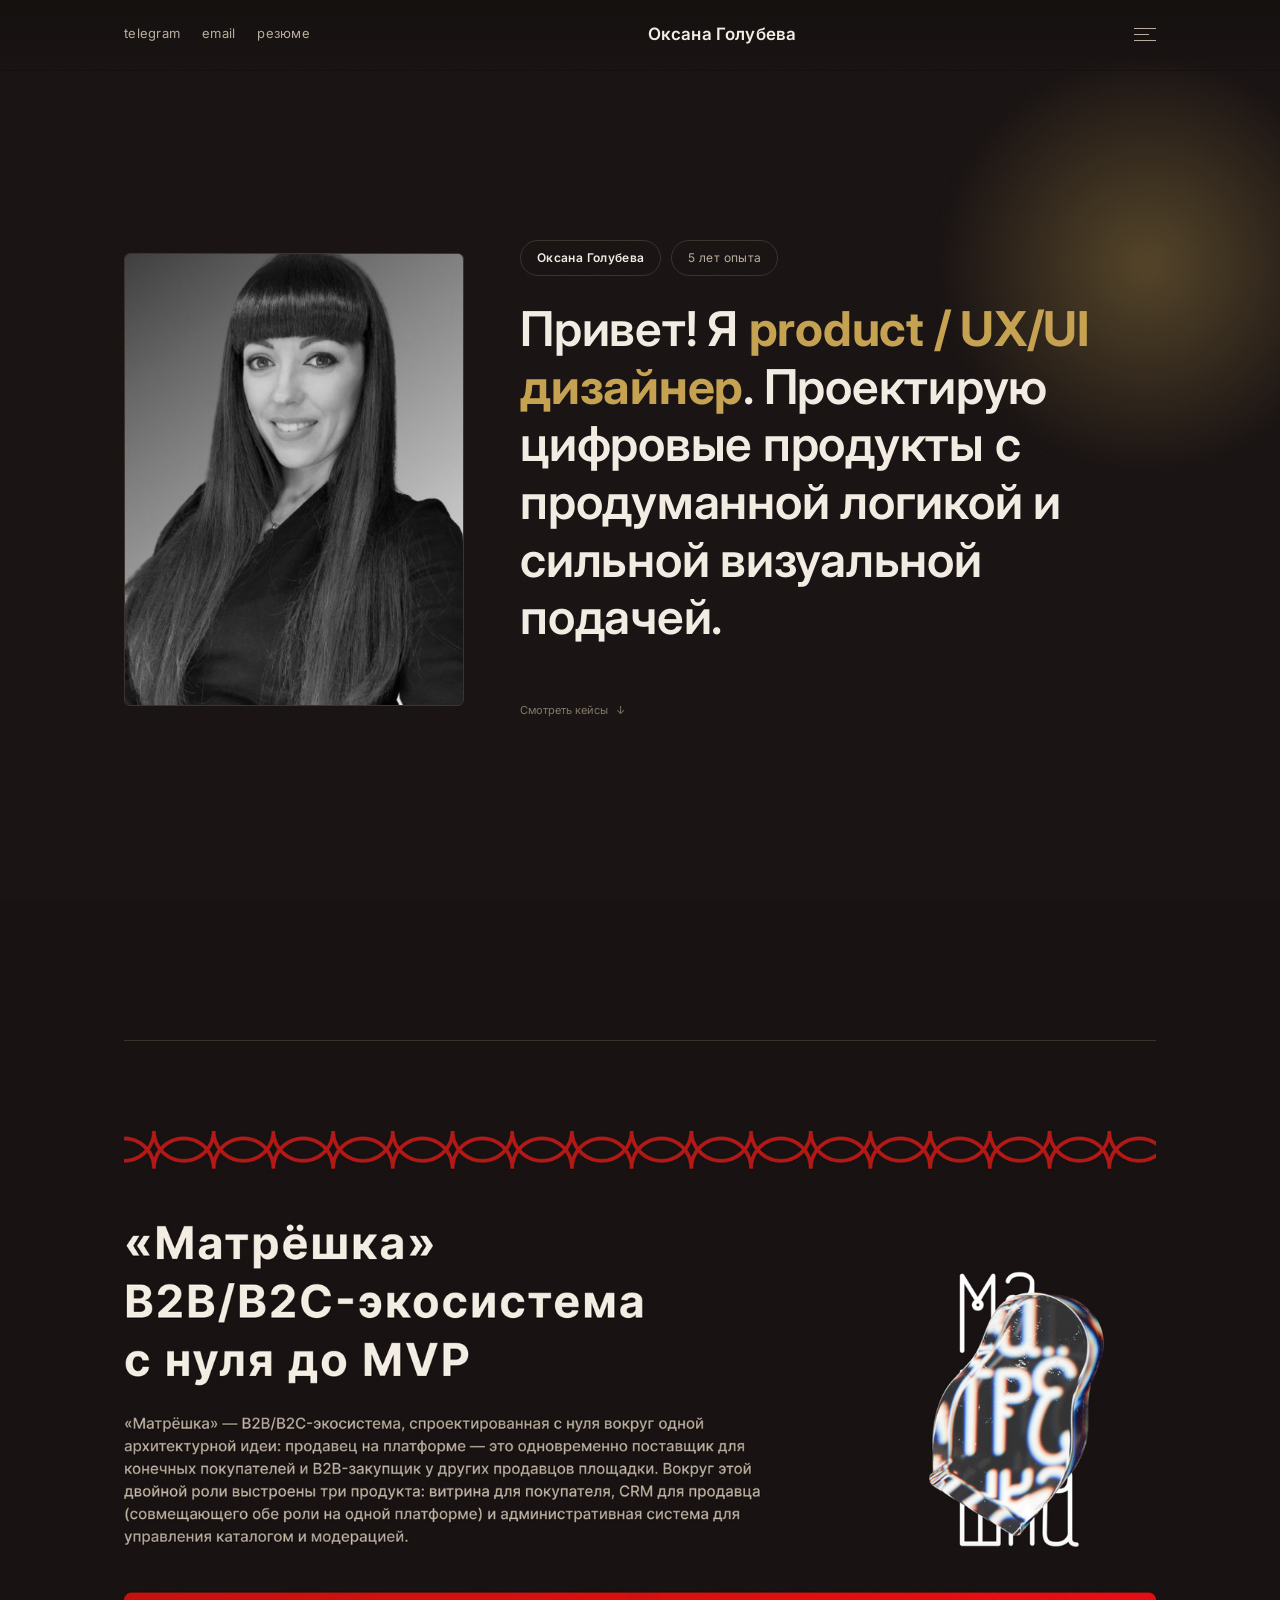
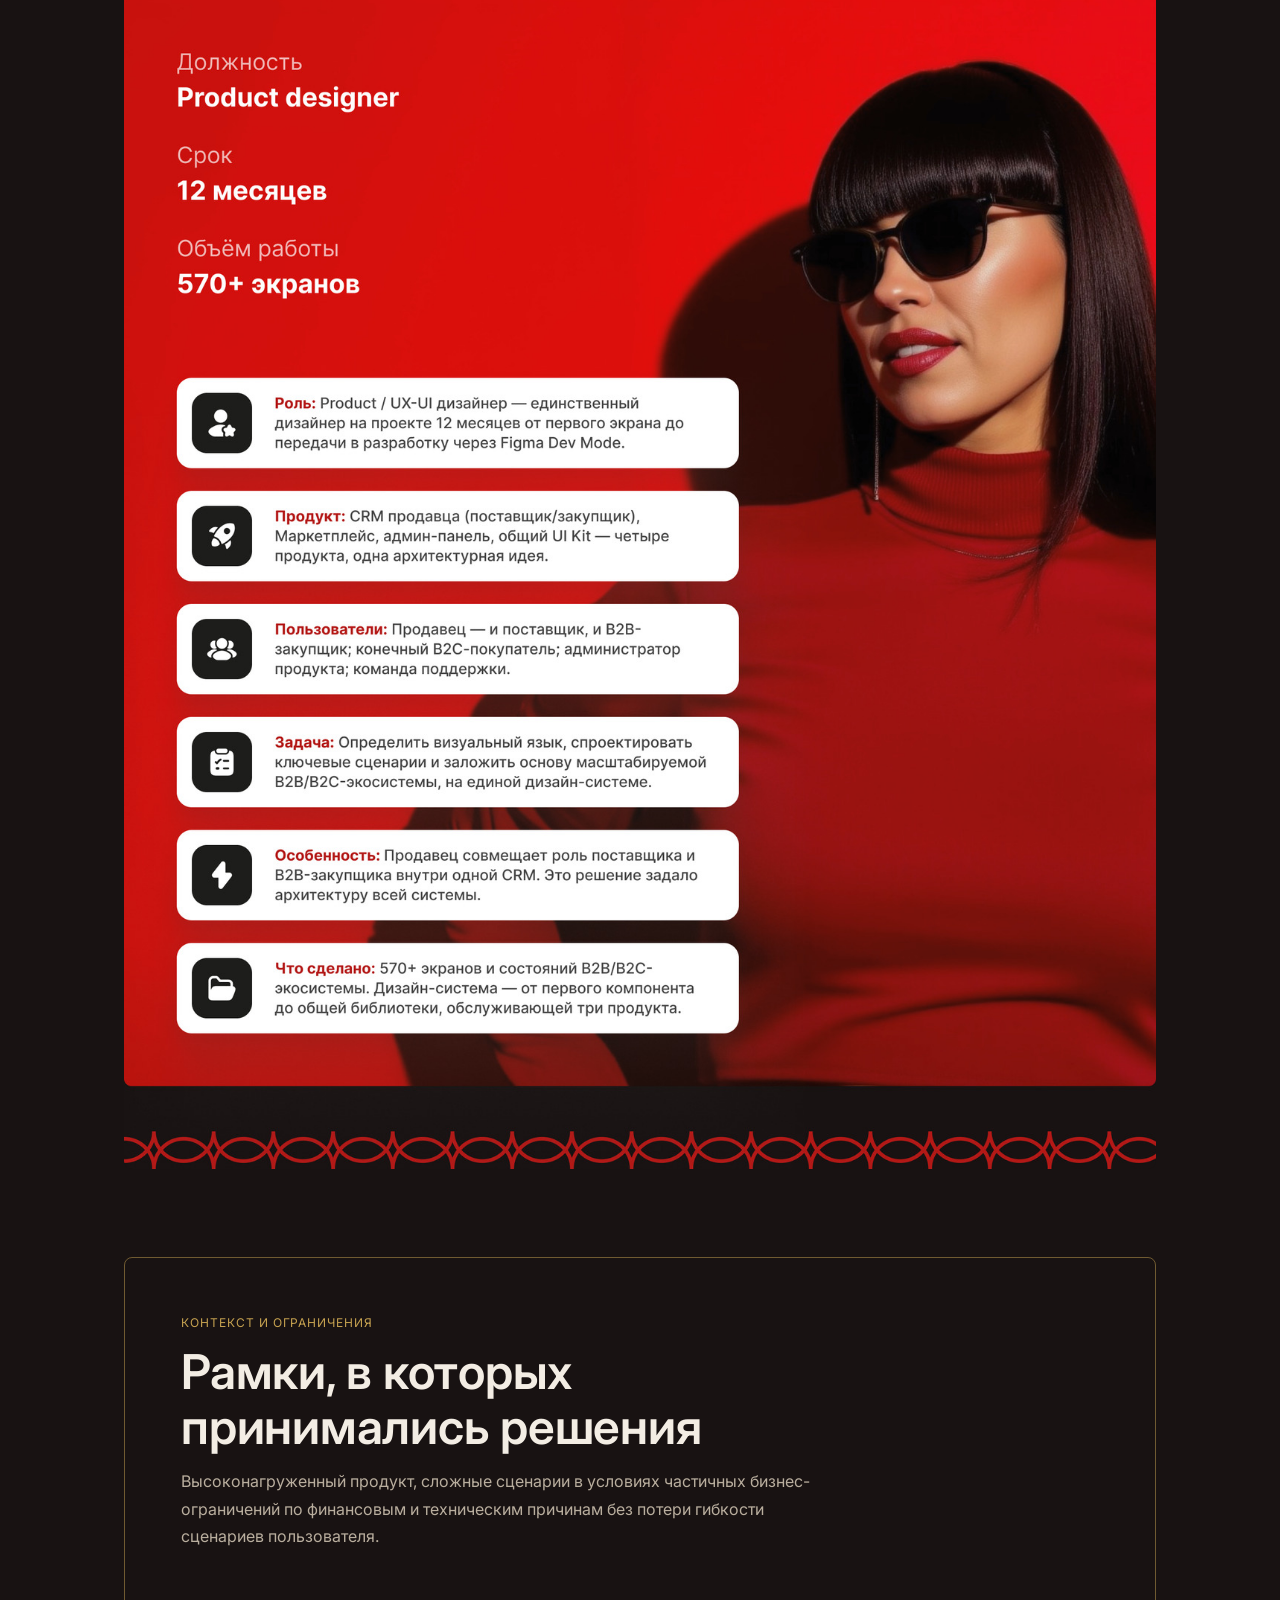
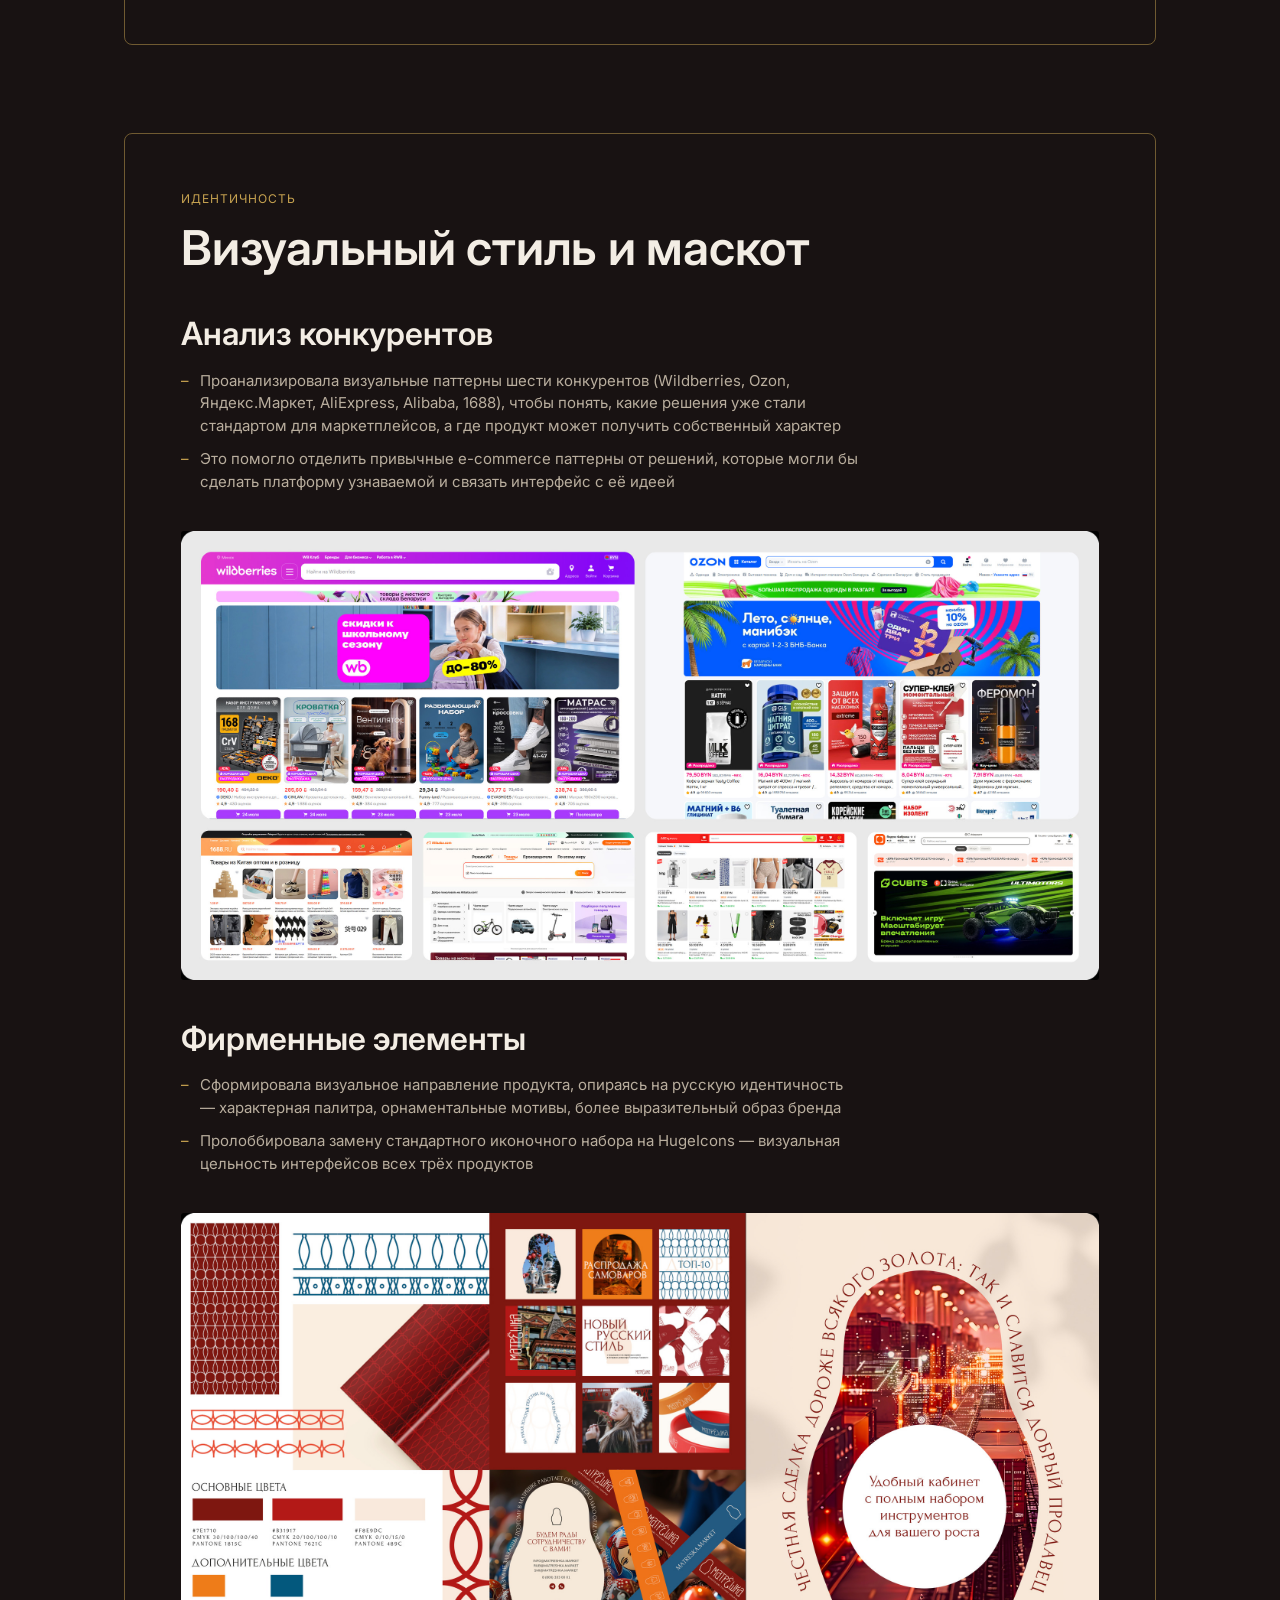
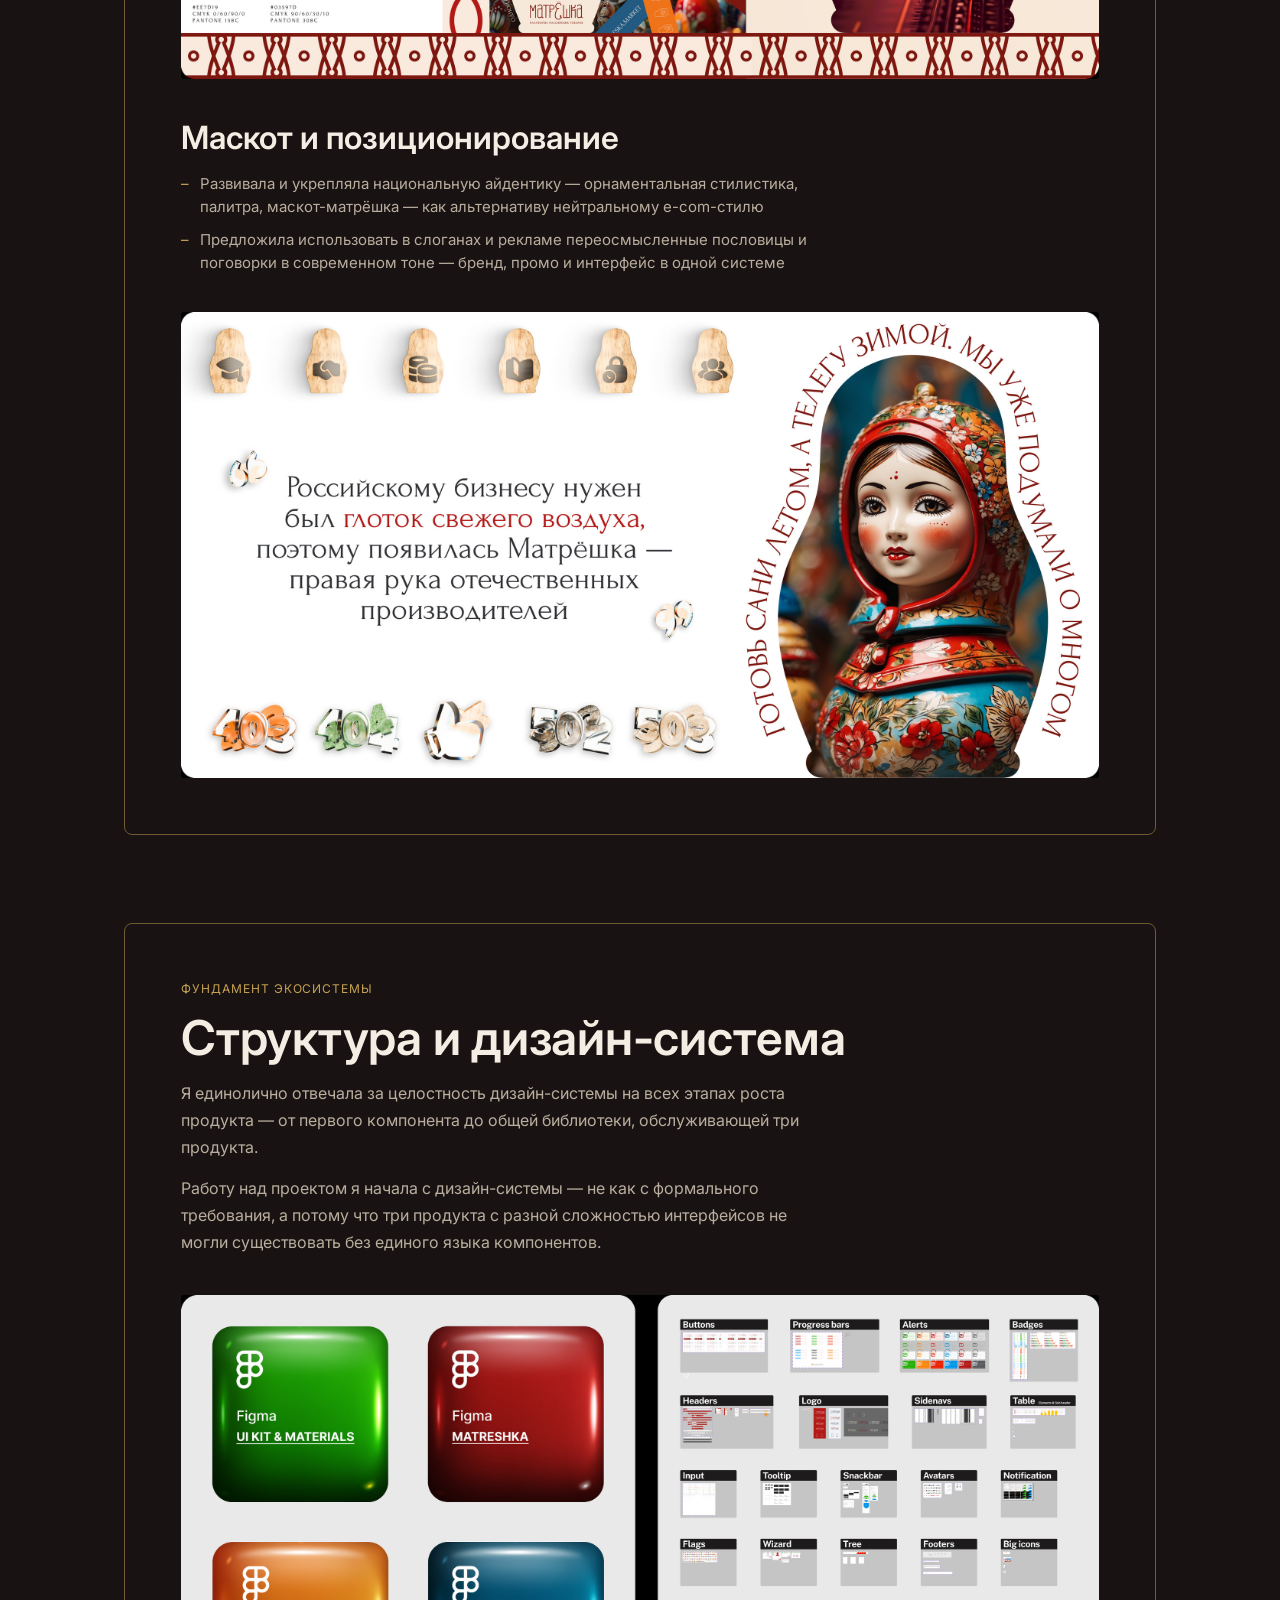
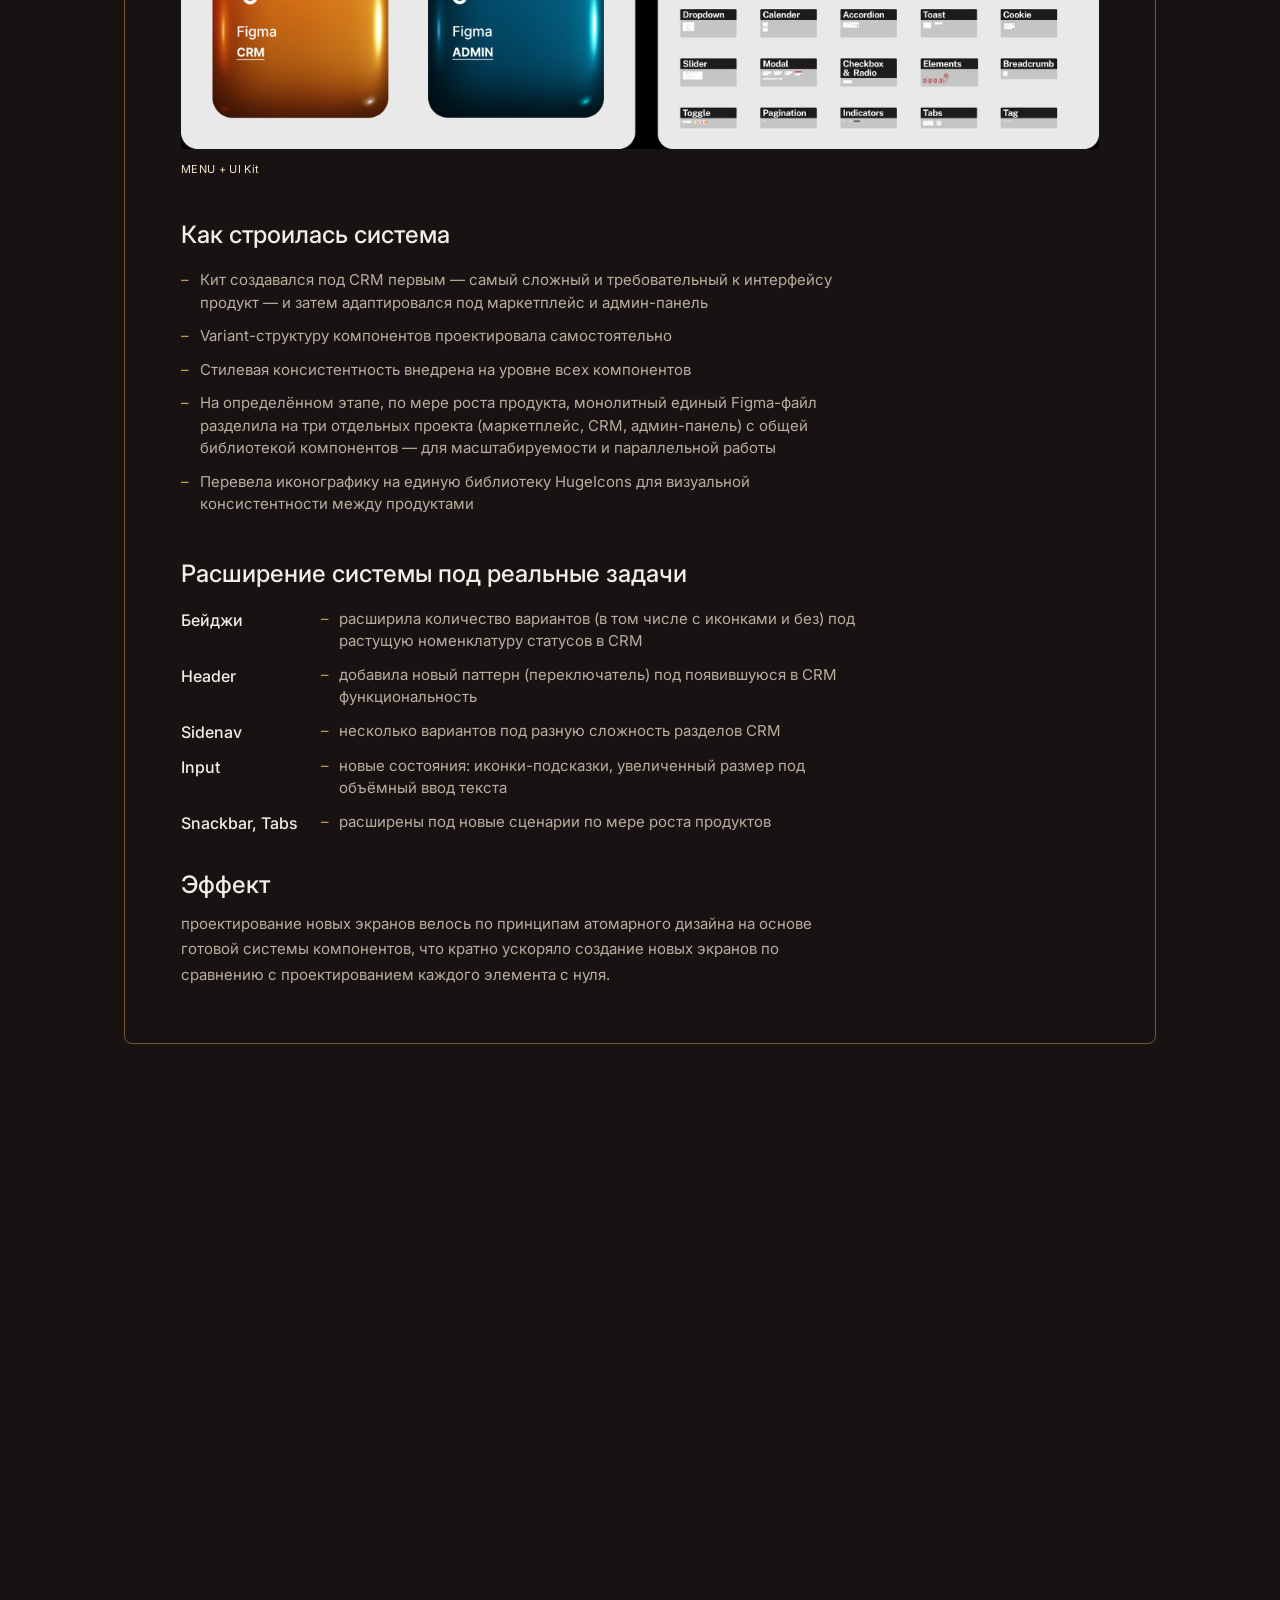
==== index.html @ 3a92ad90 "Add files via upload" ====
<!DOCTYPE html>
<html lang="ru">
<head>
<meta charset="UTF-8">
<meta name="viewport" content="width=device-width, initial-scale=1.0">
<title>Оксана Голубева — Product / UX/UI Designer</title>
<meta name="description" content="Портфолио продуктового дизайнера Оксаны Голубевой: Матрёшка, VFS Helper, Flaw, Junior IT-club и другие кейсы.">
<link rel="preconnect" href="https://fonts.googleapis.com">
<link rel="preconnect" href="https://fonts.gstatic.com" crossorigin>
<link href="https://fonts.googleapis.com/css2?family=Inter:wght@400;500;600;700&display=swap" rel="stylesheet">
<link rel="stylesheet" href="styles.css">
</head>
<body>

<header>
  <div class="wrap inner">
    <div class="nav-links">
      <a href="#" target="_blank" rel="noopener">telegram</a>
      <a href="mailto:hello@example.com">email</a>
      <a href="#" target="_blank" rel="noopener">резюме</a>
    </div>
    <div class="wordmark">Оксана Голубева</div>
    <button class="burger" aria-label="меню"><span></span><span></span><span></span></button>
  </div>
</header>

<section class="hero">
  <div class="hero-glow"></div>
  <div class="wrap hero-grid">
    <div class="portrait"><img src="[data-uri]" alt="Оксана Голубева" loading="eager"></div>
    <div>
      <div class="tags reveal">
        <span class="pill">Оксана Голубева</span>
        <span class="pill">5 лет опыта</span>
      </div>
      <h1 class="hero-h reveal">Привет! Я <b>product / UX/UI дизайнер</b>. Проектирую цифровые продукты с продуманной логикой и сильной визуальной подачей.</h1>
      <a href="#matreshka" class="scroll-cue reveal">Смотреть кейсы</a>
    </div>
  </div>
</section>

<!-- ================= CASE: МАТРЁШКА ================= -->
<div class="wrap" id="matreshka">
  <div class="case-cover reveal">
    <img class="cover-intro-img" src="assets/full/cover-intro.jpg" alt="Матрёшка — Product designer, роль, срок, задача, продукт, пользователи, особенность, что сделано">
  </div>

  <div class="block reveal"><div class="screens-plate">
    <div class="plate-head">
      <span class="block-tag">Контекст и ограничения</span>
      <h2 class="block-h">Рамки, в которых принимались решения</h2>
      <p class="block-p">Высоконагруженный продукт, сложные сценарии в условиях частичных бизнес-ограничений по финансовым и техническим причинам без потери гибкости сценариев пользователя.</p>
    </div>
  </div></div>

  <div class="block reveal"><div class="screens-plate">
    <div class="plate-head">
      <span class="block-tag">Идентичность</span>
      <h2 class="block-h">Визуальный стиль и маскот</h2>
    </div>
    <div class="subsection">
      <h3 class="subsection-h">Анализ конкурентов</h3>
      <ul class="punch-list">
        <li>Проанализировала визуальные паттерны шести конкурентов (Wildberries, Ozon, Яндекс.Маркет, AliExpress, Alibaba, 1688), чтобы понять, какие решения уже стали стандартом для маркетплейсов, а где продукт может получить собственный характер</li>
        <li>Это помогло отделить привычные e-commerce паттерны от решений, которые могли бы сделать платформу узнаваемой и связать интерфейс с её идеей</li>
      </ul>
      <div class="plate-images plate-images-noc">
        <figure><img src="assets/full/ident-competitors.jpg" alt="Анализ конкурентов" loading="lazy"></figure>
      </div>
    </div>
    <div class="subsection">
      <h3 class="subsection-h">Фирменные элементы</h3>
      <ul class="punch-list">
        <li>Сформировала визуальное направление продукта, опираясь на русскую идентичность — характерная палитра, орнаментальные мотивы, более выразительный образ бренда</li>
        <li>Пролоббировала замену стандартного иконочного набора на HugeIcons — визуальная цельность интерфейсов всех трёх продуктов</li>
      </ul>
      <div class="plate-images plate-images-noc">
        <figure><img src="assets/full/ident-brand-elements.jpg" alt="Фирменные элементы" loading="lazy"></figure>
      </div>
    </div>
    <div class="subsection">
      <h3 class="subsection-h">Маскот и позиционирование</h3>
      <ul class="punch-list">
        <li>Развивала и укрепляла национальную айдентику — орнаментальная стилистика, палитра, маскот-матрёшка — как альтернативу нейтральному e-com-стилю</li>
        <li>Предложила использовать в слоганах и рекламе переосмысленные пословицы и поговорки в современном тоне — бренд, промо и интерфейс в одной системе</li>
      </ul>
      <div class="plate-images plate-images-noc">
        <figure><img src="assets/full/ident-mascot.jpg" alt="Визуальная идентичность, маскот и позиционирование" loading="lazy"></figure>
      </div>
    </div>
  </div></div>

  <div class="block reveal"><div class="screens-plate">
    <div class="plate-head">
      <span class="block-tag">Фундамент экосистемы</span>
      <h2 class="block-h">Структура и дизайн-система</h2>
      <p class="block-p">Я единолично отвечала за целостность дизайн-системы на всех этапах роста продукта — от первого компонента до общей библиотеки, обслуживающей три продукта.</p>
      <p class="block-p">Работу над проектом я начала с дизайн-системы — не как с формального требования, а потому что три продукта с разной сложностью интерфейсов не могли существовать без единого языка компонентов.</p>
    </div>
      <div class="plate-images">
        <figure><img src="assets/full/uikit-combined.jpg" alt="MENU + UI Kit" loading="lazy"><figcaption>MENU + UI Kit</figcaption></figure>
      </div>
    <div class="subsection">
      <div class="lead24">Как строилась система</div>
      <ul class="punch-list">
        <li>Кит создавался под CRM первым — самый сложный и требовательный к интерфейсу продукт — и затем адаптировался под маркетплейс и админ-панель</li>
        <li>Variant-структуру компонентов проектировала самостоятельно</li>
        <li>Стилевая консистентность внедрена на уровне всех компонентов</li>
        <li>На определённом этапе, по мере роста продукта, монолитный единый Figma-файл разделила на три отдельных проекта (маркетплейс, CRM, админ-панель) с общей библиотекой компонентов — для масштабируемости и параллельной работы</li>
        <li>Перевела иконографику на единую библиотеку HugeIcons для визуальной консистентности между продуктами</li>
      </ul>
    </div>
    <div class="subsection">
      <div class="lead24">Расширение системы под реальные задачи</div>
      <ul class="spec-list">
        <li><span class="spec-label">Бейджи</span><span class="spec-dash">–</span><span class="spec-desc">расширила количество вариантов (в том числе с иконками и без) под растущую номенклатуру статусов в CRM</span></li>
        <li><span class="spec-label">Header</span><span class="spec-dash">–</span><span class="spec-desc">добавила новый паттерн (переключатель) под появившуюся в CRM функциональность</span></li>
        <li><span class="spec-label">Sidenav</span><span class="spec-dash">–</span><span class="spec-desc">несколько вариантов под разную сложность разделов CRM</span></li>
        <li><span class="spec-label">Input</span><span class="spec-dash">–</span><span class="spec-desc">новые состояния: иконки-подсказки, увеличенный размер под объёмный ввод текста</span></li>
        <li><span class="spec-label">Snackbar, Tabs</span><span class="spec-dash">–</span><span class="spec-desc">расширены под новые сценарии по мере роста продуктов</span></li>
      </ul>
      <div class="lead24 mt">Эффект</div>
      <p class="subsection-p">проектирование новых экранов велось по принципам атомарного дизайна на основе готовой системы компонентов, что кратно ускоряло создание новых экранов по сравнению с проектированием каждого элемента с нуля.</p>
    </div>
  </div></div>

  <div class="block reveal"><div class="screens-plate">
    <div class="plate-head">
      <span class="block-tag">Ядро системы</span>
      <h2 class="block-h">CRM продавца — самый сложный продукт экосистемы</h2>
      <p class="block-p">Срок: ~7–8 месяцев · Масштаб: 300+ уникальных экранов и состояний</p>
    </div>
    <div class="subsection">
      <h3 class="subsection-h">Архитектура</h3>
      <ul class="punch-list">
        <li>CRM обслуживает продавцов маркетплейса и их операторов, которые внутри одной системы выступают одновременно и продавцом, и покупателем (заказывая товары у других продавцов площадки). Отдельно предусмотрена команда поддержки</li>
        <li>Реализована ролевая модель с визуальной дифференциацией доступа: продавец и оператор работают в едином интерфейсе со скрытием функций по роли</li>
        <li>История изменений отслеживается в ключевых точках данных — карточках товара, вариантах, ценах, заказах, возвратах</li>
        <li>Управление жизненным циклом (смена статуса, модерация) осознанно вынесено в административный модуль — разделены зоны ответственности «кто видит историю» и «кто управляет процессом»</li>
      </ul>
      <div class="lead24 mt">Основные модули</div>
      <p class="subsection-p">8 разделов кабинета продавца (300+ экранов) — финансовая аналитика с графиками динамики, товары (создание, карточка, варианты), управление товарами с массовым импортом и экспортом, логистика, заказы, возвраты, заявки на приобретение товара под заказ (опт), чаты (заявки и возвраты), споры с историей переписки — полный операционный цикл продавца на платформе.</p>
      <div class="plate-images">
        <figure><img src="assets/full/sales-10-shop-products.jpg" alt="Продажи — мой магазин" loading="lazy"><figcaption>Продажи — мой магазин</figcaption></figure>
        <figure><img src="assets/full/sales-11-product-reviews.jpg" alt="Продажи — карточка товара" loading="lazy"><figcaption>Продажи — карточка товара</figcaption></figure>
        <figure><img src="assets/full/sales-12-create-stock-full.jpg" alt="Продажи — создание товара со склада" loading="lazy"><figcaption>Продажи — создание товара со склада</figcaption></figure>
        <figure><img src="assets/full/sales-13-create-stock-prices.jpg" alt="Продажи — создание товара со склада" loading="lazy"><figcaption>Продажи — создание товара со склада</figcaption></figure>
        <figure><img src="assets/full/sales-14-create-order-full.jpg" alt="Продажи — создание товара под заказ" loading="lazy"><figcaption>Продажи — создание товара под заказ</figcaption></figure>
        <figure><img src="assets/full/sales-15-create-order-prices.jpg" alt="Продажи — создание товара под заказ" loading="lazy"><figcaption>Продажи — создание товара под заказ</figcaption></figure>
        <figure><img src="assets/full/sales-05-returns-list.jpg" alt="Продажи — список возвратов" loading="lazy"><figcaption>Продажи — список возвратов</figcaption></figure>
        <figure><img src="assets/full/sales-16-chats.jpg" alt="Продажи — чаты (все)" loading="lazy"><figcaption>Продажи — чаты (все)</figcaption></figure>
      </div>
    </div>
    <div class="subsection">
      <h3 class="subsection-h">Ключевые решения</h3>
      <div class="micro"><div class="lead24">Статусная модель заказа</div><p>Изначальные названия статусов пересекались по смыслу между продавцом и покупателем внутри одной системы — путаница в коммуникации между сторонами. Проанализировала подходы конкурентов: ни один не подходил напрямую из-за специфики двусторонней роли пользователя, поэтому спроектировала собственную логику статусов с нуля.</p></div>
      <div class="plate-images">
        <figure><img src="assets/full/sales-02-orders.jpg" alt="Продажи — список заказов со склада" loading="lazy"><figcaption>Продажи — список заказов со склада</figcaption></figure>
        <figure><img src="assets/full/sales-03-order.jpg" alt="Продажи — заказ" loading="lazy"><figcaption>Продажи — заказ</figcaption></figure>
      </div>
      <div class="micro"><div class="lead24">Приоритизация действий</div><p>Пересмотрела расположение и иерархию кнопок на ключевых экранах — прежнее расположение сбивало пользователя с интуитивного пути в критичных сценариях (возврат заказа, модерация заявок).</p></div>
      <div class="plate-images">
        <figure><img src="assets/full/sales-06-return.jpg" alt="Продажи — возврат товара" loading="lazy"><figcaption>Продажи — возврат товара</figcaption></figure>
      </div>
      <div class="micro"><div class="lead24">Фильтрация операций внутри чата</div><p>Заявки на опт оформлялись, а возвраты и заказы покупателей обсуждались через чат между продавцами и покупателями — без способа фильтрации. Инициировала (вне исходного скоупа задачи) фильтры по виду операции (заявка/заказ/возврат), внутри вида — по типу (входящие/исходящие) и статусу каждой операции прямо в интерфейсе окна.</p></div>
      <div class="plate-images">
        <figure><img src="assets/full/sales-17-chat-filters.jpg" alt="Продажи — список операций внутри чата" loading="lazy"><figcaption>Продажи — список операций внутри чата</figcaption></figure>
      </div>
      <div class="micro"><div class="lead24">Пересмотр аналитического дашборда</div><p>На главном экране аналитики убрала часть показателей — не все метрики финансовой отчётности, предусмотренные в ТЗ, технически корректно отображать за произвольно выбранный период. Решение принято самостоятельно, на основе понимания ограничений источника данных, а не только визуальной композиции дашборда.</p></div>
      <div class="plate-images">
        <figure><img src="assets/full/sales-01-home.jpg" alt="Продажи — главная страница" loading="lazy"><figcaption>Продажи — главная страница</figcaption></figure>
      </div>
      <div class="micro"><div class="lead24">Инлайн-редактирование в таблицах</div><p>Спроектировала ввод остатков и изменение цен прямо внутри табличных строк с визуальной индикацией роста или снижения значения — паттерн, критичный для рутинной работы продавца с большим объёмом позиций.</p></div>
      <div class="plate-images">
        <figure><img src="assets/full/sales-07-stock.jpg" alt="Продажи — остатки товаров" loading="lazy"><figcaption>Продажи — остатки товаров</figcaption></figure>
        <figure><img src="assets/full/sales-08-prices.jpg" alt="Продажи — список цен" loading="lazy"><figcaption>Продажи — список цен</figcaption></figure>
      </div>
      <div class="micro"><div class="lead24">Продажи / Покупки</div><p>Отдельной задачей стало объединение двух ролей внутри одного аккаунта. Пользователь может не только продавать свои товары, но и закупать товары у других продавцов на платформе. Спроектировала переключение «Продажи / Покупки»: в одном режиме кабинет работал как seller CRM, в другом — как B2B-сценарий закупки внутри той же системы.</p></div>
      <div class="plate-images">
        <figure><img src="assets/full/purch-01-shop.jpg" alt="Покупки — магазин продавца" loading="lazy"><figcaption>Покупки — магазин продавца</figcaption></figure>
        <figure><img src="assets/full/purch-02-preorder.jpg" alt="Покупки — карточка с предзаказом" loading="lazy"><figcaption>Покупки — карточка с предзаказом</figcaption></figure>
        <figure><img src="assets/full/purch-03-cart.jpg" alt="Покупки — корзина" loading="lazy"><figcaption>Покупки — корзина</figcaption></figure>
        <figure><img src="assets/full/purch-04-checkout.jpg" alt="Покупки — оформление заказа" loading="lazy"><figcaption>Покупки — оформление заказа</figcaption></figure>
        <figure><img src="assets/full/purch-05-orders.jpg" alt="Покупки — мои заказы со склада" loading="lazy"><figcaption>Покупки — мои заказы со склада</figcaption></figure>
      </div>
      <div class="micro"><div class="lead24">Сервисные экраны и точки входа</div><p>Отдельно спроектировала экраны авторизации и ошибок — базовые, но важные сценарии, которые влияют на общее восприятие продукта. Через экран авторизации формируется первое впечатление о системе, а error-сценарии определяют продукт в нестандартных ситуациях. Важно было сохранить единый визуальный язык и сделать даже технические состояния полноценной частью визуального образа маркетплейса.</p></div>
      <div class="plate-images">
        <figure><img src="assets/full/sales-service-screens.jpg" alt="Сервисные экраны и точки входа" loading="lazy"><figcaption>Сервисные экраны и точки входа</figcaption></figure>
      </div>
    </div>
      <div class="plate-images plate-overview">
        <figure><img src="assets/full/sales-overview.jpg" alt="Все экраны — CRM продавца (продажи) — общий вид" loading="lazy"><figcaption>Все экраны — CRM продавца (продажи) — общий вид</figcaption></figure>
        <figure><img src="assets/full/purch-overview.jpg" alt="Все экраны — CRM продавца (закупки) — общий вид" loading="lazy"><figcaption>Все экраны — CRM продавца (закупки) — общий вид</figcaption></figure>
      </div>
  </div></div>

  <div class="block reveal"><div class="screens-plate">
    <div class="plate-head">
      <span class="block-tag">Публичная сторона</span>
      <h2 class="block-h">Маркетплейс (B2C-витрина)</h2>
      <p class="block-p">Срок: ~4 месяца · Масштаб: ~120 экранов и состояний</p>
    </div>
    <div class="subsection">
      <h3 class="subsection-h">Архитектура</h3>
      <ul class="punch-list">
        <li>Публичная B2C-витрина для конечного покупателя: вход/регистрация, главная, каталог, карточка товара, корзина, оформление заказа, профиль, заказы, избранное, отзывы, магазин продавца, чаты</li>
        <li>Адаптивная сетка спроектирована для десктопа (резиновая вёрстка до 1280px)</li>
        <li>Мобильная версия была частью долгосрочного плана, но осталась вне скоупа MVP — осознанная граница проекта, а не недоработка</li>
      </ul>
      <div class="plate-images">
        <figure><img src="assets/full/market-05-profile.jpg" alt="Личная информация" loading="lazy"><figcaption>Личная информация</figcaption></figure>
        <figure><img src="assets/full/market-06-chats-all.jpg" alt="Чаты покупателя (все)" loading="lazy"><figcaption>Чаты покупателя (все)</figcaption></figure>
        <figure><img src="assets/full/market-07-chats-disputes.jpg" alt="Чаты покупателя (споры)" loading="lazy"><figcaption>Чаты покупателя (споры)</figcaption></figure>
        <figure><img src="assets/full/market-08-reviews.jpg" alt="Отзывы" loading="lazy"><figcaption>Отзывы</figcaption></figure>
      </div>
    </div>
    <div class="subsection">
      <h3 class="subsection-h">Ключевые решения</h3>
      <div class="micro"><div class="lead24">Механика запуска каталога</div><p>Участвовала в проработке решения проблемы холодного старта площадки — на начальном этапе часть товаров планировалось искусственно продвигать в блоки «Популярное» и «Рекомендуем» для раскрутки платформы.</p></div>
      <div class="plate-images">
        <figure><img src="assets/full/market-01-home.jpg" alt="Главная" loading="lazy"><figcaption>Главная</figcaption></figure>
      </div>
      <div class="micro"><div class="lead24">Связка данных между CRM и маркетплейсом</div><p>Товар, созданный продавцом в CRM, отображается в каталоге маркетплейса в другом визуальном формате — более плотном, информационном для продавца и упрощённом для покупателя. Спроектировала единую модель данных товара в двух разных UI-паттернах под разный контекст использования, сохранив целостность данных между системами.</p></div>
      <div class="plate-images">
        <figure><img src="assets/full/market-02-product.jpg" alt="Карточка товара" loading="lazy"><figcaption>Карточка товара</figcaption></figure>
      </div>
      <div class="micro"><div class="lead24">Оформление заказа</div><p>Логика способов доставки и оплаты менялась несколько раз по ходу проекта: часть платёжных сервисов оказалась недоступна для MVP по финансовым и техническим причинам. Переработала флоу так, чтобы доставка выбиралась отдельно на каждую позицию товара — один заказ с разными пунктами доставки для разных товаров. Решение адаптировало продукт под меняющиеся бизнес-ограничения без потери гибкости сценария для пользователя.</p></div>
      <div class="plate-images">
        <figure><img src="assets/full/market-03-checkout.jpg" alt="Оформление заказа" loading="lazy"><figcaption>Оформление заказа</figcaption></figure>
        <figure><img src="assets/full/market-04-received.jpg" alt="Заказ получен" loading="lazy"><figcaption>Заказ получен</figcaption></figure>
      </div>
    </div>
    <div class="subsection">
      <div class="lead24">Сложность разделов маркетплейса</div>
      <p class="subsection-p">По объёму бизнес-логики и переменных условий, которые приходилось учитывать при проектировании:</p>
      <ol class="spec-list spec-ol">
        <li><span class="spec-label">Оформление заказа</span><span class="spec-dash">–</span><span class="spec-desc">сложнее всего из-за неоднократно менявшейся логики доставки и оплаты и большого числа взаимозависимых состояний флоу, которые надо было адаптировать под сокращающийся набор возможностей, не теряя ценность для пользователя</span></li>
        <li><span class="spec-label">Карточка товара</span><span class="spec-dash">–</span><span class="spec-desc">5 табов с разными типами данных (о товаре, характеристики, отзывы, вопросы, цены), которые нужно было структурировать без перегрузки экрана</span></li>
        <li><span class="spec-label">Каталог с фильтрами</span><span class="spec-dash">–</span><span class="spec-desc">сложность в основном за счёт объёма фильтруемых атрибутов, унаследованных из архитектуры словарей характеристик в админ-панели; сама структура фильтрации при этом оставалась стабильной и предсказуемой</span></li>
      </ol>
    </div>
      <div class="plate-images plate-overview">
        <figure><img src="assets/full/market-overview.jpg" alt="Все экраны маркетплейса — общий вид" loading="lazy"><figcaption>Все экраны маркетплейса — общий вид</figcaption></figure>
      </div>
  </div></div>

  <div class="block reveal"><div class="screens-plate">
    <div class="plate-head">
      <span class="block-tag">Поддержка и контроль</span>
      <h2 class="block-h">Административная панель</h2>
      <p class="block-p">Срок: ~2 месяца · Масштаб: ~70–80 экранов</p>
    </div>
    <div class="subsection">
      <h3 class="subsection-h">Архитектура</h3>
      <ul class="punch-list">
        <li>Рабочий центр поддержки со своим цветовым кодированием интерфейса</li>
        <li>Проектировала админ-панель как единый центр работы с ключевыми операционными процессами платформы, пройдя с командой несколько итераций, пока не удалось убрать лишние действия и сократить путь до ключевых решений по обращению или проверке</li>
        <li>Внутри неё команда могла отслеживать обращения, модерировать контент, работать со статусами, логистикой и карточками продавцов</li>
      </ul>
      <div class="lead24 mt">Основные модули</div>
      <p class="subsection-p">отдельная от CRM административная система — вход/восстановление пароля, карточки товаров, блок управления (категории товара, словари характеристик), блок модерации (варианты, цены, продавцы, магазины, вопросы и ответы, бренды, отзывы), блок заказов (чаты).</p>
      <p class="subsection-p">Администратор работает в отдельном встроенном админ-модуле — со своей навигацией, своими таблицами и отдельным цветовым кодированием интерфейса для мгновенной идентификации уровня доступа.</p>
      <div class="plate-images">
        <figure><img src="assets/full/admin-04-archive-products.jpg" alt="Список карточек товаров" loading="lazy"><figcaption>Список карточек товаров</figcaption></figure>
        <figure><img src="assets/full/admin-05-archive-variants.jpg" alt="Список вариантов" loading="lazy"><figcaption>Список вариантов</figcaption></figure>
        <figure><img src="assets/full/admin-06-archive-reviews.jpg" alt="Список отзывов" loading="lazy"><figcaption>Список отзывов</figcaption></figure>
      </div>
    </div>
    <div class="subsection">
      <h3 class="subsection-h">Ключевое решение — архитектура словарей характеристик товара</h3>
      <p class="subsection-p">Самый сложный раздел системы. Товары маркетплейса относятся к разным категориям с принципиально разным набором характеристик. Задача требовала спроектировать архитектуру категорий и словарей, которая одновременно:</p>
      <ul class="punch-list">
        <li>достаточно гибкая, чтобы покрыть характеристики любой категории товара</li>
        <li>управляемая администратором на уровне справочника</li>
        <li>проста и однозначна при использовании продавцом в CRM — без путаницы при выборе характеристик во время создания карточки товара</li>
      </ul>
      <div class="plate-images">
        <figure><img src="assets/full/admin-01-moderation.jpg" alt="Категории — модератор" loading="lazy"><figcaption>Категории — модератор</figcaption></figure>
        <figure><img src="assets/full/admin-03-product.jpg" alt="Карточка товара" loading="lazy"><figcaption>Карточка товара</figcaption></figure>
        <figure><img src="assets/full/admin-07-add-category.jpg" alt="Добавление категории" loading="lazy"><figcaption>Добавление категории</figcaption></figure>
      </div>
      <p class="subsection-p mt">Это задача на стыке информационной архитектуры и моделирования данных — спроектированное решение обеспечивает сквозную связь между управлением справочником в админ-панели и его практическим использованием в CRM.</p>
    </div>
    <div class="plate-images plate-overview">
      <figure><img src="assets/full/admin-overview.jpg" alt="Все экраны — админ-панель — общий вид" loading="lazy"><figcaption>Все экраны — админ-панель — общий вид</figcaption></figure>
    </div>
  </div></div>

  <div class="block reveal"><div class="screens-plate">
    <div class="plate-head">
      <span class="block-tag">Процесс</span>
      <h2 class="block-h">Процесс и передача в разработку</h2>
    </div>
      <ul class="punch-list">
        <li>Работала в связке с разработкой через Figma Dev Mode, участвовала в ревью реализации готовых экранов</li>
        <li>Валидировала решения через анализ конкурентов (Wildberries, Ozon, Яндекс.Маркет, AliExpress, Alibaba, 1688 и аналоги) перед проектированием ключевых флоу</li>
        <li>Проводила самостоятельную проверку экранов на логику и юзабилити перед передачей в разработку</li>
        <li>Итеративно дорабатывала решения по фидбеку фаундера и продакт-менеджера после демонстрации макетов</li>
        <li>В ряде случаев аргументированно отстаивала собственные решения перед командой, приводя обоснования</li>
        <li>Адаптировала функциональность и решения под финансовые и технические ограничения команды на этапе MVP</li>
      </ul>
  </div></div>

  <div class="block reveal"><div class="screens-plate">
    <div class="plate-head">
      <span class="block-tag">Итог</span>
      <h2 class="block-h">Результат</h2>
      <p class="block-p">Продукт доведён до состояния готового к запуску MVP — три взаимосвязанных продукта (маркетплейс, CRM, админ-панель) на единой дизайн-системе, суммарно более 500 уникальных экранов и состояний, спроектированных и доведённых до реализации мной за 12 месяцев. Дальнейшее решение о запуске находится на стороне бизнеса.</p>
    </div>
  </div></div>
</div>

<!-- ================= СЛЕДУЮЩИЕ БОЛЬШИЕ КЕЙСЫ ================= -->
<div class="wrap block reveal">
  <div class="block-head">
    <span class="block-tag">Дальше в портфолио</span>
    <h2 class="block-h">Ещё три больших кейса</h2>
  </div>
  <div class="soon-row">
    <div class="soon-card">
      <div><h3>VFS Helper</h3><p>CRM по бронированию виз и управлению заявками</p></div>
      <span class="soon-tag">Скоро</span>
    </div>
    <div class="soon-card">
      <div><h3>Flaw</h3><p>CRM-система баг-трекинга</p></div>
      <span class="soon-tag">Скоро</span>
    </div>
    <div class="soon-card">
      <div><h3>Junior IT-club</h3><p>Платформа построения карьеры в IT: вакансии, резюме, комьюнити</p></div>
      <span class="soon-tag">Скоро</span>
    </div>
  </div>
</div>

<!-- ================= ПРОЕКТЫ И ЭКСПЕРИМЕНТЫ ================= -->
<div class="wrap block reveal" style="margin-top:120px;">
  <div class="block-head">
    <span class="block-tag">Лендинги и эксперименты</span>
    <h2 class="block-h">Проекты, концепты и лендинги</h2>
  </div>

  <div class="exp-card">
    <div class="exp-info">
      <div class="name">NocoBase</div>
      <h3>Лендинг open-source платформы</h3>
      <p>Промо-страница продукта с акцентом на структуру и конверсию.</p>
      <span class="exp-link">Изучить макеты →</span>
    </div>
    <div class="exp-shot"><span>[ скрин лендинга NocoBase ]</span></div>
  </div>

  <div class="exp-card">
    <div class="exp-info">
      <div class="name">VFS Helper</div>
      <h3>Промо-лендинг сервиса</h3>
      <p>Отдельная маркетинговая страница продукта, вне CRM-кейса.</p>
      <span class="exp-link">Изучить макеты →</span>
    </div>
    <div class="exp-shot"><span>[ скрин лендинга VFS Helper ]</span></div>
  </div>

  <div class="exp-card">
    <div class="exp-info">
      <div class="name">NFT</div>
      <h3>Лендинг NFT-проекта</h3>
      <p>Визуально насыщенная промо-страница с фокусом на образ продукта.</p>
      <span class="exp-link">Изучить макеты →</span>
    </div>
    <div class="exp-shot"><span>[ скрин лендинга NFT ]</span></div>
  </div>
</div>

<footer>
  <div class="wrap">
    <h2>Понравилось? <b>Свяжитесь</b> со мной удобным способом</h2>
    <div class="flinks">
      <a href="#">telegram</a><a href="mailto:hello@example.com">email</a><a href="#">резюме</a><a href="#">LinkedIn</a><a href="#">Behance</a>
    </div>
    <div class="fend">Оксана Голубева — Product / UX/UI Designer</div>
  </div>
</footer>

<script src="script.js"></script>
</body>
</html>
---- styles.css ----
:root{
  --bg:#181212; --bg-alt:#1B1713; --surface:#221D19; --surface-2:#2A2420;
  --rule:#3A322B; --text:#F3EDE4; --text-dim:#B9AE9E; --text-mute:#837968;
  --red:#A82A2E; --red-soft:#C6484C; --gold:#C6A250; --gold-dim:#8A7440;
  --serif:'Inter',sans-serif; --sans:'Inter',sans-serif; --mono:'Inter',sans-serif;
  --ease: cubic-bezier(.22,.61,.36,1);
}
*{margin:0;padding:0;box-sizing:border-box;}
html{scroll-behavior:smooth;}
body{background:var(--bg);color:var(--text);font-family:var(--sans);line-height:1.5;-webkit-font-smoothing:antialiased;overflow-x:hidden;}
a{color:inherit;text-decoration:none;}
::selection{background:var(--red);color:var(--text);}
.wrap{max-width:1096px;margin:0 auto;padding:0 32px;}
@media(max-width:640px){.wrap{padding:0 20px;}}

/* grain texture for depth */
body::before{
  content:"";position:fixed;inset:0;pointer-events:none;z-index:1;opacity:.035;
  background-image:url("data:image/svg+xml,%3Csvg xmlns='http://www.w3.org/2000/svg' width='120' height='120'%3E%3Cfilter id='n'%3E%3CfeTurbulence type='fractalNoise' baseFrequency='0.9' numOctaves='2' stitchTiles='stitch'/%3E%3C/filter%3E%3Crect width='100%25' height='100%25' filter='url(%23n)'/%3E%3C/svg%3E");
}

/* ---- NAV ---- */
header{position:fixed;top:0;left:0;right:0;z-index:50;padding:22px 0;
  background:linear-gradient(to bottom, rgba(20,17,15,.94), rgba(20,17,15,0));
  transition:background .3s var(--ease), backdrop-filter .3s var(--ease), border-color .3s;
  border-bottom:1px solid transparent;}
header.scrolled{background:rgba(20,17,15,.86);backdrop-filter:blur(10px);border-bottom-color:var(--rule);}
header .inner{display:flex;justify-content:space-between;align-items:center;}
.nav-links{display:flex;gap:22px;font-size:13px;color:var(--text-dim);letter-spacing:.02em;}
.nav-links a{position:relative;padding-bottom:2px;transition:color .25s;}
.nav-links a::after{content:"";position:absolute;left:0;bottom:0;width:0;height:1px;background:var(--gold);transition:width .3s var(--ease);}
.nav-links a:hover{color:var(--text);}
.nav-links a:hover::after{width:100%;}
.wordmark{font-family:var(--serif);font-weight:600;font-size:17px;letter-spacing:.01em;}
.burger{width:22px;height:14px;position:relative;background:none;border:none;cursor:pointer;padding:0;}
.burger span{position:absolute;left:0;right:0;height:1.5px;background:var(--text-dim);transition:.3s;}
.burger span:nth-child(1){top:0;} .burger span:nth-child(2){top:6px;width:70%;} .burger span:nth-child(3){top:12px;}
@media(max-width:640px){.nav-links{display:none;}}

/* ---- HERO ---- */
.hero{min-height:100vh;display:flex;flex-direction:column;justify-content:center;padding-top:120px;padding-bottom:60px;position:relative;}
.hero-glow{position:absolute;top:6%;right:-6%;width:420px;height:420px;border-radius:50%;
  background:radial-gradient(circle, rgba(198,162,80,.35), rgba(198,162,80,0) 70%);filter:blur(10px);pointer-events:none;
  animation:drift 12s ease-in-out infinite;}
@keyframes drift{0%,100%{transform:translate(0,0) scale(1);}50%{transform:translate(-24px,18px) scale(1.06);}}
.hero-grid{display:grid;grid-template-columns:340px 1fr;gap:56px;align-items:center;}
@media(max-width:820px){.hero-grid{grid-template-columns:1fr;gap:32px;}}
.portrait{aspect-ratio:3/4;border-radius:6px;overflow:hidden;background:var(--surface);border:1px solid var(--rule);
  opacity:0;transform:translateY(18px) scale(.98);animation:pop .9s var(--ease) .1s forwards;}
@keyframes pop{to{opacity:1;transform:translateY(0) scale(1);}}
.portrait img{width:100%;height:100%;object-fit:cover;filter:grayscale(1) contrast(1.05) brightness(.95);transition:filter .5s var(--ease);}
.portrait:hover img{filter:grayscale(.2) contrast(1.05) brightness(1);}
.tags{display:flex;gap:10px;margin-bottom:24px;flex-wrap:wrap;}
.pill{font-family:var(--mono);font-size:12px;letter-spacing:.03em;color:var(--text-dim);border:1px solid var(--rule);padding:8px 16px;border-radius:100px;}
.tags .pill:first-child{font-weight:600;color:var(--text);}
h1.hero-h{font-family:var(--serif);font-weight:600;font-size:48px;line-height:1.2;letter-spacing:-.005em;max-width:760px;}
@media(max-width:640px){h1.hero-h{font-size:32px;}}
h1.hero-h b{color:var(--gold);font-weight:700;}
.scroll-cue{margin-top:56px;font-family:var(--mono);font-size:11px;color:var(--text-mute);display:inline-flex;align-items:center;gap:8px;transition:color .25s;}
.scroll-cue:hover{color:var(--gold);}
.scroll-cue::after{content:"↓";animation:bob 1.6s infinite;}
@keyframes bob{0%,100%{transform:translateY(0);}50%{transform:translateY(6px);}}

/* generic scroll-reveal, staggered by data-index */
.reveal{opacity:0;transform:translateY(28px);transition:opacity .8s var(--ease), transform .8s var(--ease);}
.reveal.in{opacity:1;transform:translateY(0);}
.hero .reveal{transition-delay:.3s;}

section{position:relative;padding:0;}

/* ---- CASE COVER ---- */
.case-cover{margin-top:140px;border-top:1px solid var(--rule);padding-top:90px;}
.cover-intro-img{width:100%;height:auto;display:block;border-radius:8px;}
.cover-card{
  position:relative;border-radius:10px;overflow:hidden;min-height:420px;
  background:
    radial-gradient(circle at 85% 15%, rgba(198,72,76,.35), transparent 55%),
    linear-gradient(160deg, #241B18 0%, #17110F 65%);
  border:1px solid var(--rule);
  display:flex;flex-direction:column;justify-content:flex-end;padding:52px;
  transition:border-color .4s;
}
.cover-card:hover{border-color:var(--gold-dim);}
.cover-eyebrow{font-family:var(--mono);font-size:12px;color:var(--gold);letter-spacing:.1em;text-transform:uppercase;margin-bottom:14px;}
.cover-title{font-family:var(--serif);font-weight:600;font-size:52px;max-width:760px;line-height:1.12;}
@media(max-width:640px){.cover-title{font-size:34px;}}
.cover-sub{color:var(--text-dim);font-size:15.5px;max-width:560px;margin-top:16px;}
.cover-rings{position:absolute;right:30px;top:30px;width:210px;height:210px;opacity:.85;
  animation:spin 60s linear infinite;transform-origin:center;}
@keyframes spin{to{transform:rotate(360deg);}}

/* ---- О ПРОЕКТЕ GRID ---- */
.about-grid{display:grid;grid-template-columns:repeat(4,1fr);gap:1px;background:var(--rule);border:1px solid var(--rule);margin-top:2px;}
@media(max-width:760px){.about-grid{grid-template-columns:repeat(2,1fr);}}
.about-cell{background:var(--bg);padding:26px 24px;transition:background .3s;}
.about-cell:hover{background:var(--bg-alt);}
.about-cell .lbl{font-family:var(--mono);font-size:11px;color:var(--text-mute);text-transform:uppercase;letter-spacing:.06em;margin-bottom:10px;}
.about-cell .val{font-family:var(--serif);font-size:19px;font-weight:600;line-height:1.3;}

.brief-grid{display:grid;grid-template-columns:1fr 1fr;gap:1px;background:var(--rule);border:1px solid var(--rule);border-top:none;margin-top:2px;}
@media(max-width:760px){.brief-grid{grid-template-columns:1fr;}}
.brief-item{background:var(--bg);padding:28px 26px;}
.brief-item .lbl{font-family:var(--mono);font-size:11px;color:var(--gold);text-transform:uppercase;letter-spacing:.08em;margin-bottom:10px;}
.brief-item .val{font-size:14.5px;color:var(--text-dim);line-height:1.6;}

.subsection{margin-top:40px;}
.subsection:first-of-type{margin-top:32px;}
.subsection-h{font-family:var(--serif);font-weight:600;font-size:32px;color:var(--text);margin-bottom:12px;line-height:1.2;}
.subsection-p{font-size:15px;color:var(--text-dim);line-height:1.7;max-width:680px;}
.subsection-p.mt{margin-top:24px;}
.subsection-note{font-family:var(--mono);font-size:11px;color:var(--text-mute);margin-top:14px;}
.lead24{font-family:var(--serif);font-weight:500;font-size:24px;color:var(--text);margin-bottom:8px;}
.lead24.mt{margin-top:32px;}

.punch-lead{font-size:15.5px;color:var(--text-dim);margin-top:10px;max-width:640px;}
.punch-list{list-style:none;margin-top:16px;display:flex;flex-direction:column;gap:11px;max-width:680px;}
.punch-list li{display:flex;gap:11px;font-size:15px;color:var(--text-dim);line-height:1.5;}
.punch-list li::before{content:"–";color:var(--gold);flex-shrink:0;font-family:var(--mono);}
.punch-list li b{color:var(--text);font-weight:600;font-size:16px;}
.punch-ol{counter-reset:pl;}
.punch-ol li{counter-increment:pl;}
.punch-ol li::before{content:counter(pl);color:var(--gold);font-family:var(--mono);}
.micro{font-size:15px;color:var(--text-dim);line-height:1.6;max-width:680px;margin-top:32px;}
.micro:first-of-type{margin-top:0;}
.micro p{margin:0;}

.spec-list{list-style:none;margin-top:16px;display:flex;flex-direction:column;gap:11px;max-width:680px;}
.spec-list li{display:grid;grid-template-columns:140px 18px 1fr;font-size:15px;color:var(--text-dim);line-height:1.5;}
.spec-label{color:var(--text);font-weight:500;font-size:16px;}
.spec-dash{color:var(--gold);}
.spec-desc{color:var(--text-dim);}
@media(max-width:560px){
  .spec-list li{grid-template-columns:18px 1fr;grid-template-areas:"dash label" ". desc";row-gap:2px;}
  .spec-label{grid-area:label;}
  .spec-dash{grid-area:dash;}
  .spec-desc{grid-area:desc;}
}

.block{padding:86px 0 0;}
.block-head{margin-bottom:38px;}
.block-tag{font-family:var(--mono);font-size:12px;color:var(--gold);letter-spacing:.08em;text-transform:uppercase;margin-bottom:12px;display:block;}
h2.block-h{font-family:var(--serif);font-weight:600;font-size:48px;max-width:680px;letter-spacing:-.005em;line-height:1.15;}
@media(max-width:640px){h2.block-h{font-size:32px;}}
p.block-p{color:var(--text-dim);font-size:16px;max-width:640px;line-height:1.7;margin-top:14px;}

.shot-grid{display:grid;grid-template-columns:1fr 1fr;gap:16px;margin-top:34px;}
@media(max-width:700px){.shot-grid{grid-template-columns:1fr;}}
.shot{aspect-ratio:16/11;border:1px solid var(--rule);border-radius:6px;
  background:repeating-linear-gradient(135deg, var(--surface), var(--surface) 12px, var(--bg-alt) 12px, var(--bg-alt) 24px);
  display:flex;align-items:center;justify-content:center;transition:transform .4s var(--ease), border-color .4s;}
.shot:hover{transform:translateY(-4px);border-color:var(--gold-dim);}
.shot span{font-family:var(--mono);font-size:11px;color:var(--text-mute);background:var(--bg);padding:6px 12px;border:1px solid var(--rule);}
.shot-wide{aspect-ratio:16/8;grid-column:1/-1;}
.shot.has-img{aspect-ratio:auto;background:none;padding:0;display:block;}
.shot.has-img img{width:100%;height:auto;display:block;}
.shot-cap{font-family:var(--mono);font-size:11px;color:var(--text-mute);margin-top:10px;letter-spacing:.02em;}

.shot-stack{display:flex;flex-direction:column;gap:28px;margin-top:28px;}
.shot-full{border:1px solid var(--rule);border-radius:6px;overflow:hidden;background:var(--surface);transition:border-color .3s;}
.shot-full:hover{border-color:var(--gold-dim);}
.shot-full img{width:100%;height:auto;display:block;}
.shot-full figcaption{font-family:var(--mono);font-size:11.5px;color:var(--text-mute);padding:12px 16px;border-top:1px solid var(--rule);letter-spacing:.02em;}
.shot-overview{border-color:var(--gold-dim);margin-top:8px;}
.shot-overview figcaption{color:var(--gold);}

.screens-plate{background:none;border:1px solid rgba(198,162,80,.5);border-radius:8px;padding:56px;margin-top:2px;transition:border-color .35s;}
.screens-plate:hover{border-color:#C6A250;}
@media(max-width:640px){.screens-plate{padding:28px 20px;}}
.screens-plate .plate-head{margin-bottom:38px;}
.screens-plate .subsection:first-of-type{margin-top:0;}
.screens-plate figure{margin:0 0 56px 0;}
.screens-plate figure:last-child{margin-bottom:0;}
.screens-plate img{width:100%;height:auto;display:block;border-radius:3px;}
.screens-plate figcaption{font-family:var(--mono);font-size:11px;color:#f3e4cd;letter-spacing:.03em;margin-top:12px;text-align:left;}
.screens-plate .plate-images{margin-top:38px;}
.screens-plate .plate-overview{margin-top:56px;padding-top:56px;border-top:1px solid rgba(255,255,255,.12);}
.screens-plate .plate-overview figcaption{color:var(--gold);}
.screens-plate .plate-overview img{border:1px solid rgba(198,162,80,.5);border-radius:3px;}

.ds-tiles{display:grid;grid-template-columns:repeat(6,1fr);gap:12px;margin-top:34px;}
@media(max-width:760px){.ds-tiles{grid-template-columns:repeat(3,1fr);}}
.ds-tile{aspect-ratio:1/1;border:1px solid var(--rule);border-radius:6px;background:var(--surface);
  display:flex;align-items:center;justify-content:center;font-family:var(--mono);font-size:10px;color:var(--text-mute);text-align:center;padding:8px;
  transition:transform .3s var(--ease), border-color .3s, color .3s;}
.ds-tile:hover{transform:translateY(-3px);border-color:var(--gold);color:var(--text);}

.process-block{background:var(--surface);border:1px solid var(--rule);border-radius:8px;padding:40px;margin-top:34px;}
.process-note{font-family:var(--mono);font-size:11.5px;color:var(--gold);letter-spacing:.03em;margin-bottom:18px;display:flex;gap:8px;align-items:center;}
.process-note::before{content:"●";font-size:8px;}
.process-list{list-style:none;display:flex;flex-direction:column;gap:16px;}
.process-list li{display:flex;gap:16px;font-size:14.5px;color:var(--text-dim);border-bottom:1px solid var(--rule);padding-bottom:16px;}
.process-list li:last-child{border:none;padding-bottom:0;}
.process-list b{color:var(--text);font-weight:600;width:190px;flex-shrink:0;font-family:var(--sans);}
@media(max-width:640px){.process-list li{flex-direction:column;gap:4px;}.process-list b{width:auto;}}

.case-close{display:flex;justify-content:space-between;align-items:center;padding:56px 0 0;border-bottom:1px solid var(--rule);margin-bottom:0;flex-wrap:wrap;gap:16px;}
.case-close .tag{font-family:var(--mono);font-size:12px;color:var(--text-mute);letter-spacing:.04em;}

/* ---- SOON SLOTS ---- */
.soon-row{display:grid;grid-template-columns:repeat(3,1fr);gap:16px;margin-top:2px;}
@media(max-width:820px){.soon-row{grid-template-columns:1fr;}}
.soon-card{border:1px solid var(--rule);border-radius:8px;padding:34px 26px;min-height:200px;display:flex;flex-direction:column;justify-content:space-between;background:var(--surface);transition:transform .35s var(--ease), border-color .35s;}
.soon-card:hover{transform:translateY(-4px);border-color:var(--gold-dim);}
.soon-card h3{font-family:var(--serif);font-size:20px;font-weight:600;}
.soon-card p{font-size:13px;color:var(--text-mute);margin-top:10px;}
.soon-tag{font-family:var(--mono);font-size:10px;color:var(--gold-dim);letter-spacing:.08em;text-transform:uppercase;border:1px solid var(--rule);padding:5px 10px;align-self:flex-start;margin-top:18px;}

/* ---- EXPERIMENTS ---- */
.exp-card{border:1px solid var(--rule);border-radius:10px;overflow:hidden;margin-top:16px;display:grid;grid-template-columns:1fr 1.2fr;background:var(--surface);transition:border-color .35s;}
.exp-card:hover{border-color:var(--gold-dim);}
@media(max-width:760px){.exp-card{grid-template-columns:1fr;}}
.exp-info{padding:36px;display:flex;flex-direction:column;justify-content:center;}
.exp-info .name{font-family:var(--mono);font-size:11px;color:var(--gold);letter-spacing:.06em;text-transform:uppercase;margin-bottom:10px;}
.exp-info h3{font-family:var(--serif);font-size:24px;font-weight:600;}
.exp-info p{font-size:14px;color:var(--text-mute);margin-top:12px;max-width:340px;}
.exp-link{margin-top:20px;font-family:var(--mono);font-size:12px;color:var(--text-dim);display:inline-flex;gap:6px;align-items:center;transition:gap .25s, color .25s;}
.exp-card:hover .exp-link{gap:10px;color:var(--gold);}
.exp-shot{background:repeating-linear-gradient(135deg, var(--bg-alt), var(--bg-alt) 12px, var(--surface-2) 12px, var(--surface-2) 24px);
  display:flex;align-items:center;justify-content:center;min-height:220px;}
.exp-shot span{font-family:var(--mono);font-size:11px;color:var(--text-mute);background:var(--bg);padding:6px 12px;border:1px solid var(--rule);}

/* ---- FOOTER ---- */
footer{margin-top:140px;border-top:1px solid var(--rule);padding:90px 0 50px;text-align:center;}
footer h2{font-family:var(--serif);font-weight:600;font-size:clamp(28px,4vw,42px);}
footer h2 b{color:var(--gold);}
footer .flinks{display:flex;justify-content:center;gap:26px;margin-top:34px;font-family:var(--mono);font-size:13px;color:var(--text-dim);}
footer .flinks a{border-bottom:1px solid var(--rule);padding-bottom:3px;transition:.25s;}
footer .flinks a:hover{color:var(--text);border-color:var(--gold);}
footer .fend{margin-top:70px;font-family:var(--mono);font-size:11px;color:var(--text-mute);}

@media(prefers-reduced-motion: reduce){
  html{scroll-behavior:auto;}
  .reveal{transition:none;opacity:1;transform:none;}
  .hero-glow, .cover-rings, .portrait{animation:none;}
  .portrait{opacity:1;transform:none;}
}
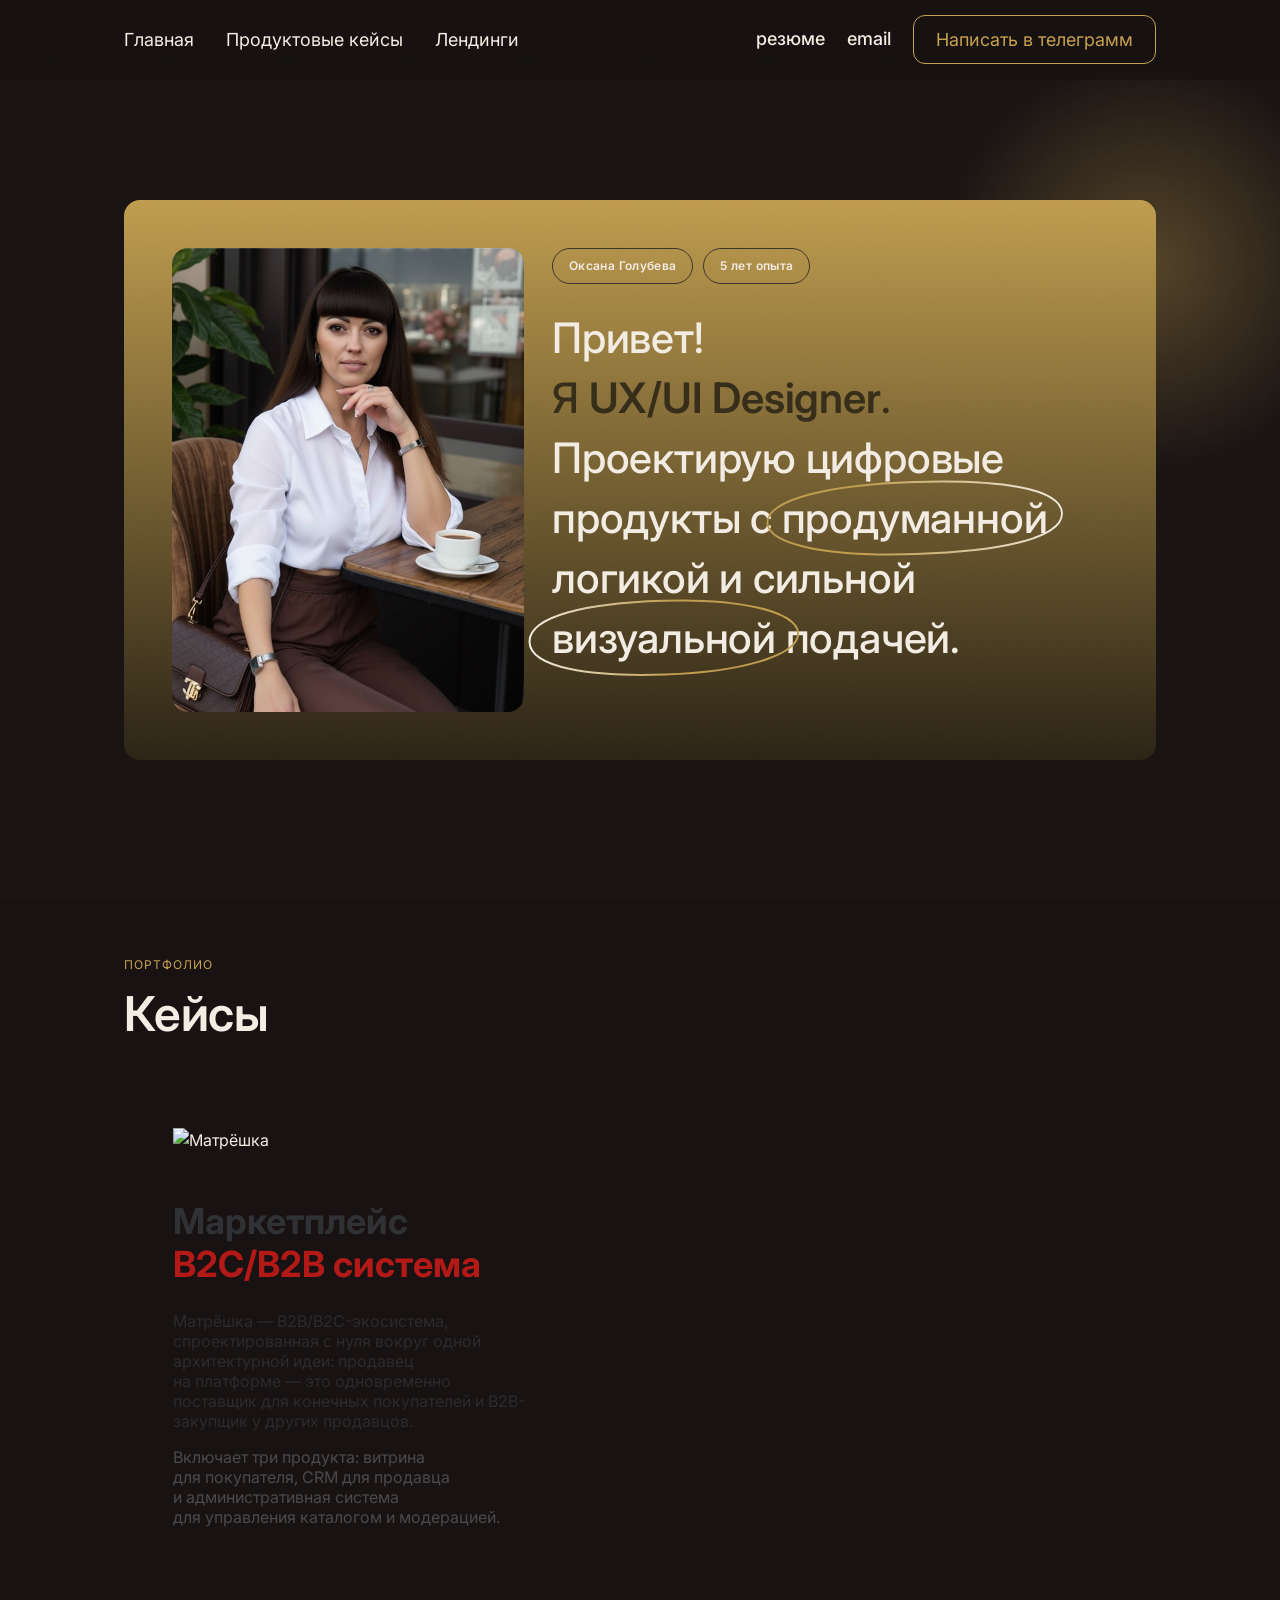
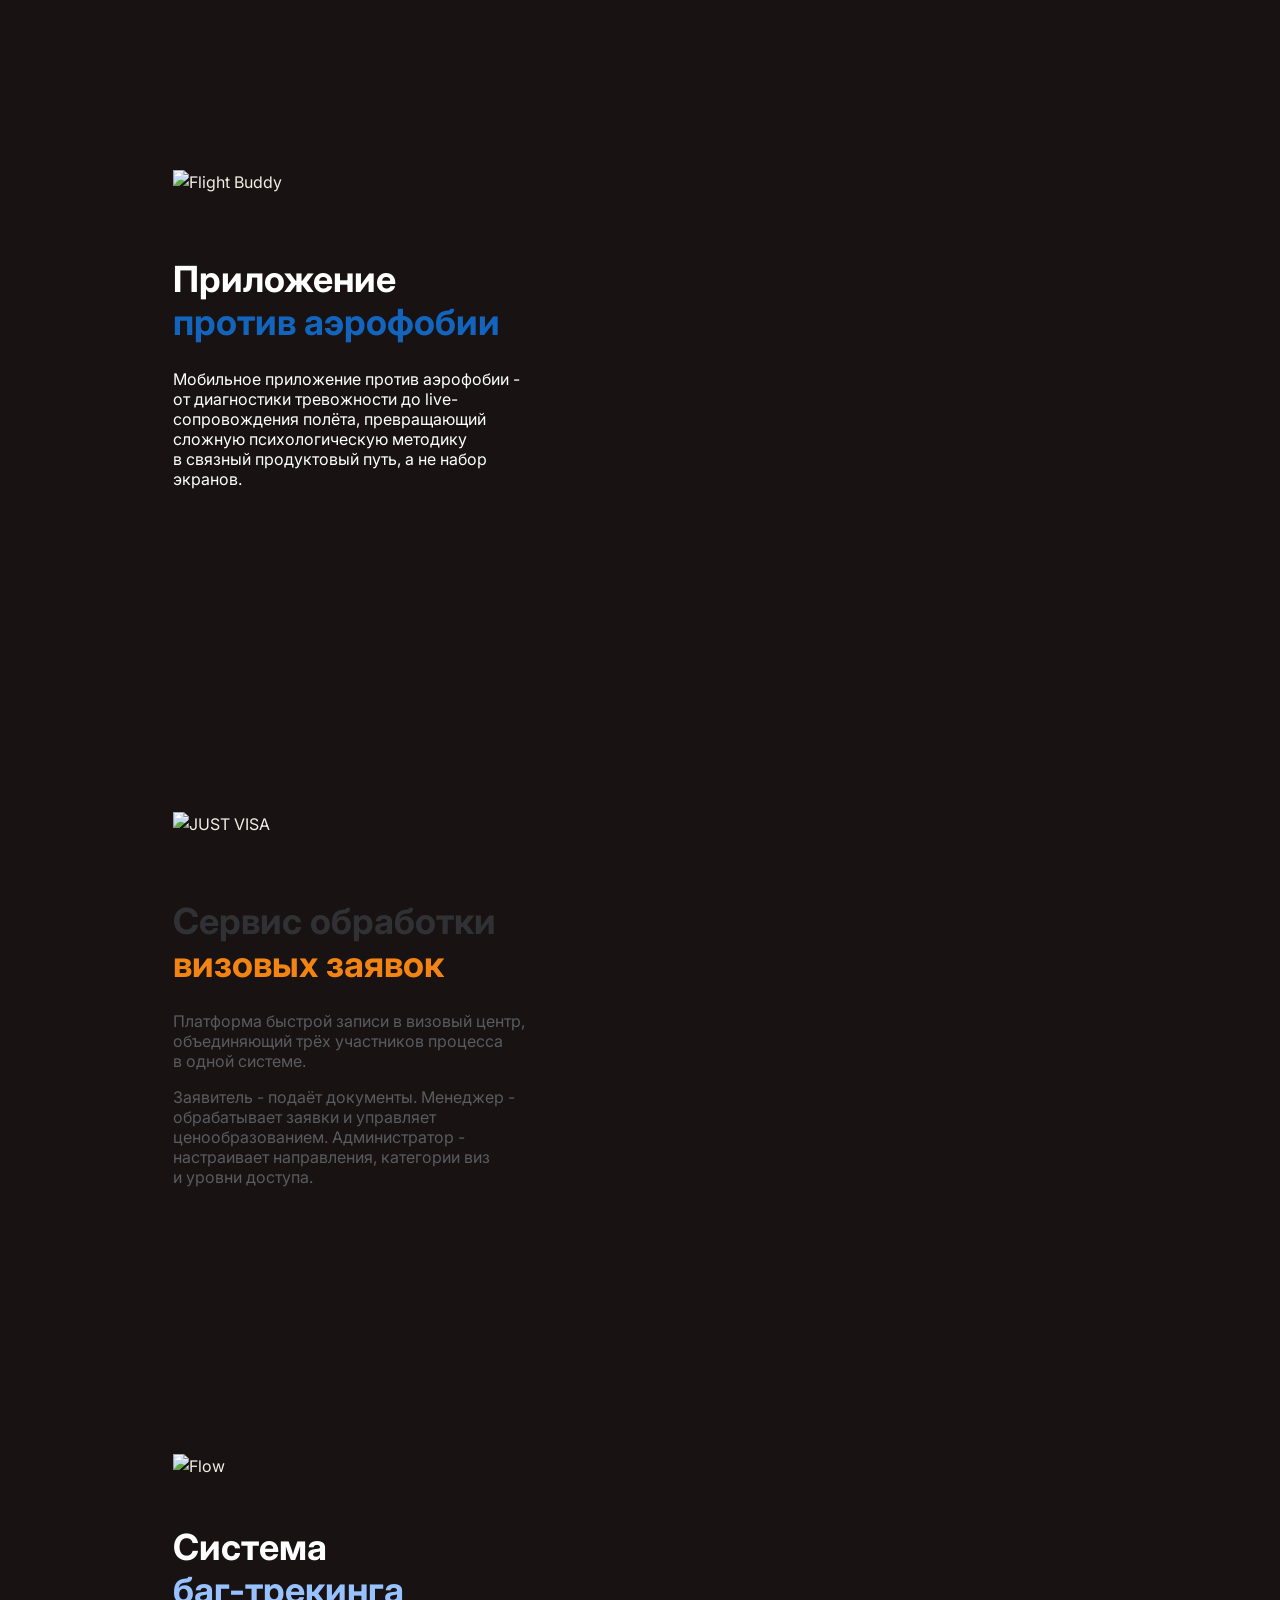
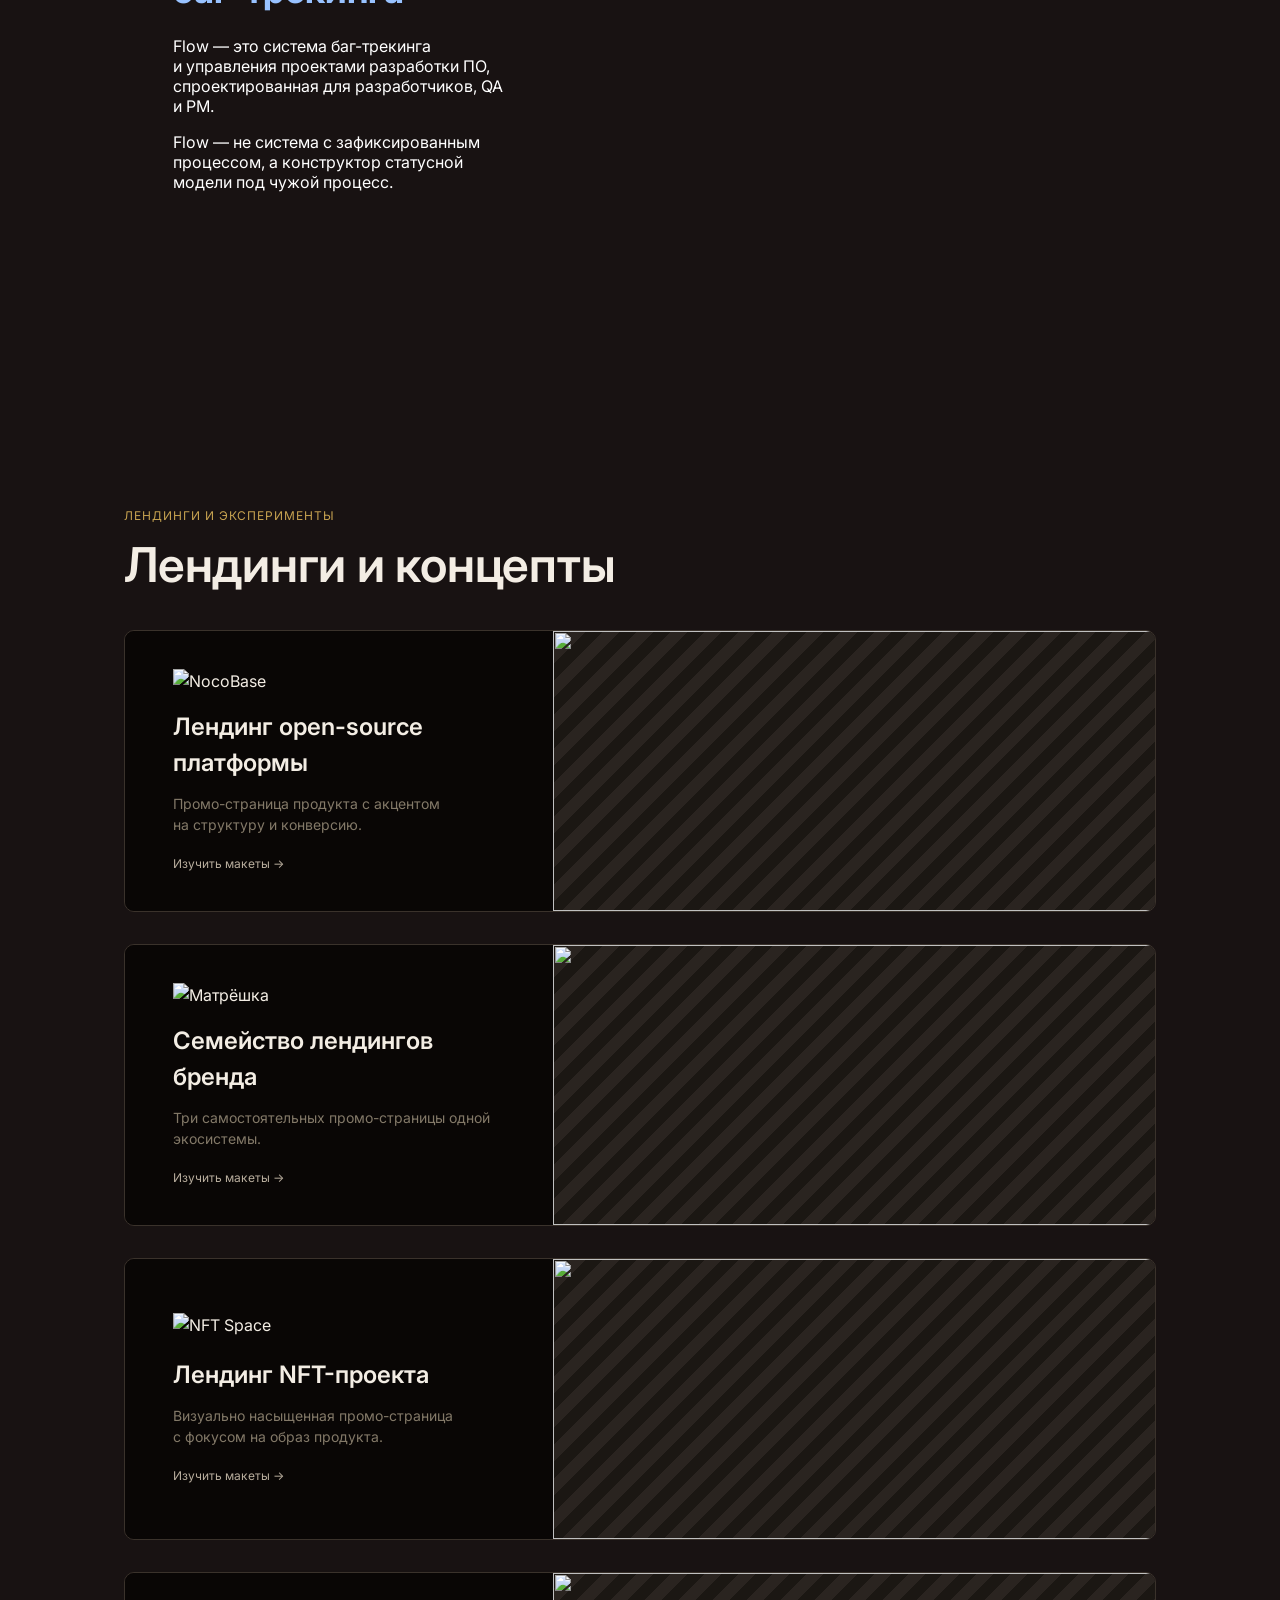
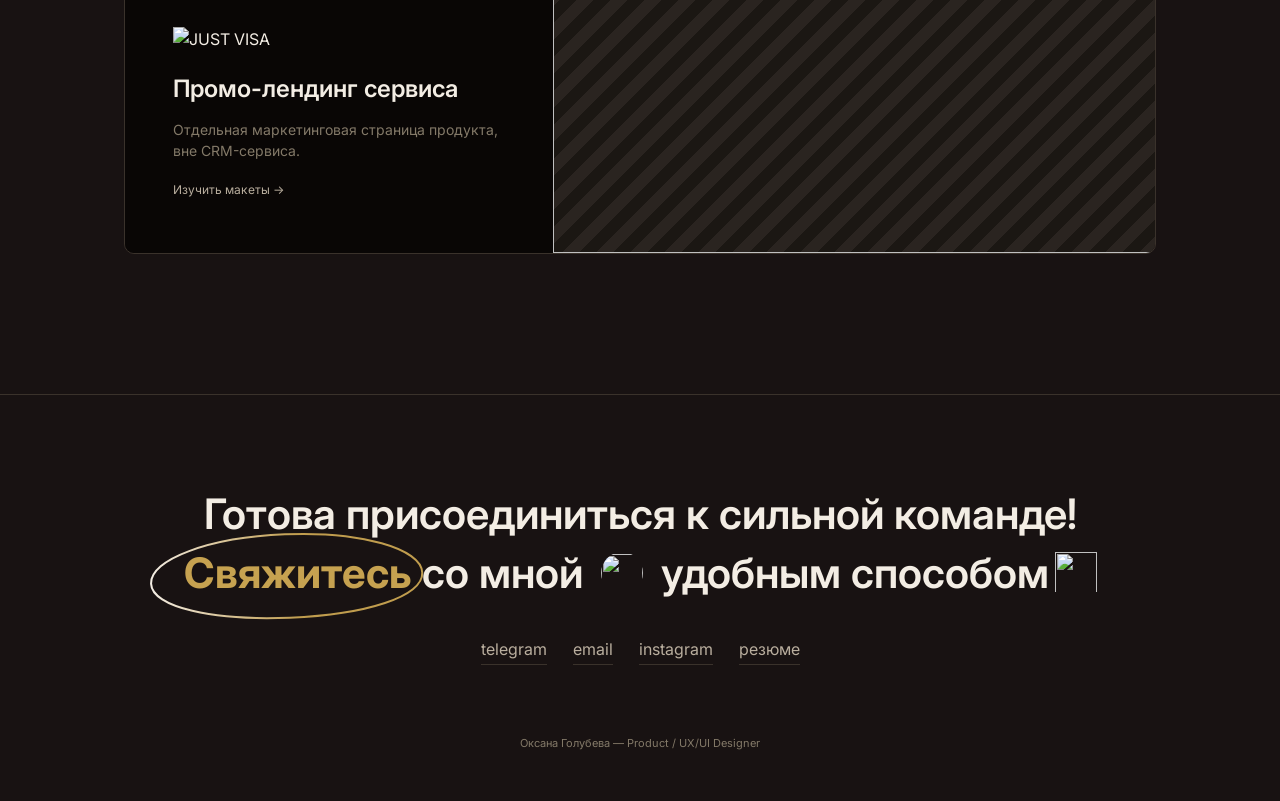
==== commit 18ab1b59: "Портфолио" ====
--- a/index.html
+++ b/index.html
@@ -1,385 +1,166 @@
 <!DOCTYPE html>
+
 <html lang="ru">
 <head>
-<meta charset="UTF-8">
-<meta name="viewport" content="width=device-width, initial-scale=1.0">
+<meta charset="utf-8"/>
+<meta content="width=device-width, initial-scale=1.0" name="viewport"/>
 <title>Оксана Голубева — Product / UX/UI Designer</title>
-<meta name="description" content="Портфолио продуктового дизайнера Оксаны Голубевой: Матрёшка, VFS Helper, Flaw, Junior IT-club и другие кейсы.">
-<link rel="preconnect" href="https://fonts.googleapis.com">
-<link rel="preconnect" href="https://fonts.gstatic.com" crossorigin>
-<link href="https://fonts.googleapis.com/css2?family=Inter:wght@400;500;600;700&display=swap" rel="stylesheet">
-<link rel="stylesheet" href="styles.css">
+<meta content="Портфолио продуктового дизайнера Оксаны Голубевой: Матрёшка, JUST VISA, Flow, Junior IT-club и другие кейсы." name="description"/>
+<link href="https://fonts.googleapis.com" rel="preconnect"/>
+<link crossorigin="" href="https://fonts.gstatic.com" rel="preconnect"/>
+<link href="https://fonts.googleapis.com/css2?family=Inter:wght@400;500;600;700&amp;display=swap" rel="stylesheet"/>
+<link href="styles.css" rel="stylesheet"/>
 </head>
 <body>
-
 <header>
-  <div class="wrap inner">
-    <div class="nav-links">
-      <a href="#" target="_blank" rel="noopener">telegram</a>
-      <a href="mailto:hello@example.com">email</a>
-      <a href="#" target="_blank" rel="noopener">резюме</a>
-    </div>
-    <div class="wordmark">Оксана Голубева</div>
-    <button class="burger" aria-label="меню"><span></span><span></span><span></span></button>
-  </div>
+<div class="wrap inner">
+<nav class="nav-primary">
+<a href="index.html">Главная</a>
+<a href="#cases">Продуктовые кейсы</a>
+<a href="#lendings">Лендинги</a>
+</nav>
+<div class="nav-secondary">
+<a class="nav-text" href="https://drive.google.com/file/d/1Tp7GR92xKcT-lRftsW4J7q3wKh2T5zn_/view?usp=drive_link" target="_blank" rel="noopener">резюме</a>
+<a class="nav-text email-copy" href="mailto:3733260@gmail.com">email</a>
+<a class="nav-tg-btn" href="https://t.me/holubevaaksana" target="_blank" rel="noopener">Написать в телеграмм</a>
+</div>
+</div>
 </header>
-
 <section class="hero">
-  <div class="hero-glow"></div>
-  <div class="wrap hero-grid">
-    <div class="portrait"><img src="[data-uri]" alt="Оксана Голубева" loading="eager"></div>
-    <div>
-      <div class="tags reveal">
-        <span class="pill">Оксана Голубева</span>
-        <span class="pill">5 лет опыта</span>
-      </div>
-      <h1 class="hero-h reveal">Привет! Я <b>product / UX/UI дизайнер</b>. Проектирую цифровые продукты с продуманной логикой и сильной визуальной подачей.</h1>
-      <a href="#matreshka" class="scroll-cue reveal">Смотреть кейсы</a>
-    </div>
-  </div>
+<div class="hero-glow"></div>
+<div class="wrap">
+<div class="hero-card">
+<div class="portrait"><img alt="Оксана Голубева" loading="eager" src="[data-uri]"/></div>
+<div class="hero-card-text">
+<div class="tags reveal">
+<span class="pill">Оксана Голубева</span>
+<span class="pill">5 лет опыта</span>
+</div>
+<h1 class="hero-h reveal">Привет!<br/><span class="grad-text">Я <b>UX/UI Designer</b>.</span> Проектирую цифровые продукты с <span class="word-ellipse ellipse-produmanoy">продуманной<svg width="330" height="75" viewBox="0 0 330 75" fill="none" xmlns="http://www.w3.org/2000/svg">
+<path d="M163.62 1.47481C209.066 0.163672 250.323 1.48308 280.241 6.48581C295.21 8.98877 307.263 12.402 315.573 16.8208C323.897 21.2479 328.223 26.5424 328.313 32.7462C328.404 38.9659 324.282 44.5152 316.189 49.4172C308.11 54.31 296.297 58.4118 281.546 61.772C252.062 68.4884 211.144 72.1786 165.697 73.4898C120.261 74.8006 79.0386 72.923 49.1363 67.6417C34.1761 64.9995 22.1185 61.5171 13.794 57.1966C5.42857 52.8549 1.12297 47.8307 1.00204 42.2116C0.881147 36.5835 4.94311 31.3125 13.0616 26.495C21.1409 21.7008 32.9665 17.5278 47.7263 14.0282C77.2287 7.03315 118.183 2.78566 163.62 1.47481Z" stroke="url(#paint0_linear_6353_31176)" stroke-width="2"/>
+<defs>
+<linearGradient id="paint0_linear_6353_31176" x1="330.423" y1="29.682" x2="47.5445" y2="81.9519" gradientUnits="userSpaceOnUse">
+<stop stop-color="#F3EDE4"/>
+<stop offset="0.769231" stop-color="#C09D4E"/>
+</linearGradient>
+</defs>
+</svg></span> логикой и сильной <span class="word-ellipse">визуальной<svg width="271" height="77" viewBox="0 0 271 77" fill="none" xmlns="http://www.w3.org/2000/svg">
+<path d="M134.147 1.28714C171.462 0.102209 205.342 2.6077 229.937 8.32562C242.242 11.1863 252.158 14.8363 259.011 19.1847C265.877 23.5409 269.488 28.4732 269.63 33.8726C269.773 39.2777 266.446 44.4338 259.859 49.2178C253.283 53.9932 243.626 58.2653 231.544 61.9003C207.392 69.1661 173.803 73.8141 136.488 74.999C99.152 76.1846 65.2781 74.5951 40.6885 69.3355C28.387 66.7043 18.4883 63.17 11.6486 58.662C4.8258 54.1651 1.15616 48.7819 1.00556 42.4164C0.854917 36.0434 4.23399 30.4291 10.7804 25.5059C17.342 20.5713 26.9844 16.4164 39.0661 13.011C63.217 6.20384 96.8114 2.47275 134.147 1.28714Z" stroke="url(#paint0_linear_6353_31177)" stroke-width="2"/>
+<defs>
+<linearGradient id="paint0_linear_6353_31177" x1="0.00482133" y1="42.4397" x2="270.63" y2="33.846" gradientUnits="userSpaceOnUse">
+<stop stop-color="#F3EDE4"/>
+<stop offset="0.533654" stop-color="#C09D4E"/>
+</linearGradient>
+</defs>
+</svg></span> подачей.</h1>
+<a class="scroll-cue reveal" href="#cases">Смотреть кейсы</a>
+</div>
+</div>
+</div>
 </section>
-
-<!-- ================= CASE: МАТРЁШКА ================= -->
-<div class="wrap" id="matreshka">
-  <div class="case-cover reveal">
-    <img class="cover-intro-img" src="assets/full/cover-intro.jpg" alt="Матрёшка — Product designer, роль, срок, задача, продукт, пользователи, особенность, что сделано">
-  </div>
-
-  <div class="block reveal"><div class="screens-plate">
-    <div class="plate-head">
-      <span class="block-tag">Контекст и ограничения</span>
-      <h2 class="block-h">Рамки, в которых принимались решения</h2>
-      <p class="block-p">Высоконагруженный продукт, сложные сценарии в условиях частичных бизнес-ограничений по финансовым и техническим причинам без потери гибкости сценариев пользователя.</p>
-    </div>
-  </div></div>
-
-  <div class="block reveal"><div class="screens-plate">
-    <div class="plate-head">
-      <span class="block-tag">Идентичность</span>
-      <h2 class="block-h">Визуальный стиль и маскот</h2>
-    </div>
-    <div class="subsection">
-      <h3 class="subsection-h">Анализ конкурентов</h3>
-      <ul class="punch-list">
-        <li>Проанализировала визуальные паттерны шести конкурентов (Wildberries, Ozon, Яндекс.Маркет, AliExpress, Alibaba, 1688), чтобы понять, какие решения уже стали стандартом для маркетплейсов, а где продукт может получить собственный характер</li>
-        <li>Это помогло отделить привычные e-commerce паттерны от решений, которые могли бы сделать платформу узнаваемой и связать интерфейс с её идеей</li>
-      </ul>
-      <div class="plate-images plate-images-noc">
-        <figure><img src="assets/full/ident-competitors.jpg" alt="Анализ конкурентов" loading="lazy"></figure>
-      </div>
-    </div>
-    <div class="subsection">
-      <h3 class="subsection-h">Фирменные элементы</h3>
-      <ul class="punch-list">
-        <li>Сформировала визуальное направление продукта, опираясь на русскую идентичность — характерная палитра, орнаментальные мотивы, более выразительный образ бренда</li>
-        <li>Пролоббировала замену стандартного иконочного набора на HugeIcons — визуальная цельность интерфейсов всех трёх продуктов</li>
-      </ul>
-      <div class="plate-images plate-images-noc">
-        <figure><img src="assets/full/ident-brand-elements.jpg" alt="Фирменные элементы" loading="lazy"></figure>
-      </div>
-    </div>
-    <div class="subsection">
-      <h3 class="subsection-h">Маскот и позиционирование</h3>
-      <ul class="punch-list">
-        <li>Развивала и укрепляла национальную айдентику — орнаментальная стилистика, палитра, маскот-матрёшка — как альтернативу нейтральному e-com-стилю</li>
-        <li>Предложила использовать в слоганах и рекламе переосмысленные пословицы и поговорки в современном тоне — бренд, промо и интерфейс в одной системе</li>
-      </ul>
-      <div class="plate-images plate-images-noc">
-        <figure><img src="assets/full/ident-mascot.jpg" alt="Визуальная идентичность, маскот и позиционирование" loading="lazy"></figure>
-      </div>
-    </div>
-  </div></div>
-
-  <div class="block reveal"><div class="screens-plate">
-    <div class="plate-head">
-      <span class="block-tag">Фундамент экосистемы</span>
-      <h2 class="block-h">Структура и дизайн-система</h2>
-      <p class="block-p">Я единолично отвечала за целостность дизайн-системы на всех этапах роста продукта — от первого компонента до общей библиотеки, обслуживающей три продукта.</p>
-      <p class="block-p">Работу над проектом я начала с дизайн-системы — не как с формального требования, а потому что три продукта с разной сложностью интерфейсов не могли существовать без единого языка компонентов.</p>
-    </div>
-      <div class="plate-images">
-        <figure><img src="assets/full/uikit-combined.jpg" alt="MENU + UI Kit" loading="lazy"><figcaption>MENU + UI Kit</figcaption></figure>
-      </div>
-    <div class="subsection">
-      <div class="lead24">Как строилась система</div>
-      <ul class="punch-list">
-        <li>Кит создавался под CRM первым — самый сложный и требовательный к интерфейсу продукт — и затем адаптировался под маркетплейс и админ-панель</li>
-        <li>Variant-структуру компонентов проектировала самостоятельно</li>
-        <li>Стилевая консистентность внедрена на уровне всех компонентов</li>
-        <li>На определённом этапе, по мере роста продукта, монолитный единый Figma-файл разделила на три отдельных проекта (маркетплейс, CRM, админ-панель) с общей библиотекой компонентов — для масштабируемости и параллельной работы</li>
-        <li>Перевела иконографику на единую библиотеку HugeIcons для визуальной консистентности между продуктами</li>
-      </ul>
-    </div>
-    <div class="subsection">
-      <div class="lead24">Расширение системы под реальные задачи</div>
-      <ul class="spec-list">
-        <li><span class="spec-label">Бейджи</span><span class="spec-dash">–</span><span class="spec-desc">расширила количество вариантов (в том числе с иконками и без) под растущую номенклатуру статусов в CRM</span></li>
-        <li><span class="spec-label">Header</span><span class="spec-dash">–</span><span class="spec-desc">добавила новый паттерн (переключатель) под появившуюся в CRM функциональность</span></li>
-        <li><span class="spec-label">Sidenav</span><span class="spec-dash">–</span><span class="spec-desc">несколько вариантов под разную сложность разделов CRM</span></li>
-        <li><span class="spec-label">Input</span><span class="spec-dash">–</span><span class="spec-desc">новые состояния: иконки-подсказки, увеличенный размер под объёмный ввод текста</span></li>
-        <li><span class="spec-label">Snackbar, Tabs</span><span class="spec-dash">–</span><span class="spec-desc">расширены под новые сценарии по мере роста продуктов</span></li>
-      </ul>
-      <div class="lead24 mt">Эффект</div>
-      <p class="subsection-p">проектирование новых экранов велось по принципам атомарного дизайна на основе готовой системы компонентов, что кратно ускоряло создание новых экранов по сравнению с проектированием каждого элемента с нуля.</p>
-    </div>
-  </div></div>
-
-  <div class="block reveal"><div class="screens-plate">
-    <div class="plate-head">
-      <span class="block-tag">Ядро системы</span>
-      <h2 class="block-h">CRM продавца — самый сложный продукт экосистемы</h2>
-      <p class="block-p">Срок: ~7–8 месяцев · Масштаб: 300+ уникальных экранов и состояний</p>
-    </div>
-    <div class="subsection">
-      <h3 class="subsection-h">Архитектура</h3>
-      <ul class="punch-list">
-        <li>CRM обслуживает продавцов маркетплейса и их операторов, которые внутри одной системы выступают одновременно и продавцом, и покупателем (заказывая товары у других продавцов площадки). Отдельно предусмотрена команда поддержки</li>
-        <li>Реализована ролевая модель с визуальной дифференциацией доступа: продавец и оператор работают в едином интерфейсе со скрытием функций по роли</li>
-        <li>История изменений отслеживается в ключевых точках данных — карточках товара, вариантах, ценах, заказах, возвратах</li>
-        <li>Управление жизненным циклом (смена статуса, модерация) осознанно вынесено в административный модуль — разделены зоны ответственности «кто видит историю» и «кто управляет процессом»</li>
-      </ul>
-      <div class="lead24 mt">Основные модули</div>
-      <p class="subsection-p">8 разделов кабинета продавца (300+ экранов) — финансовая аналитика с графиками динамики, товары (создание, карточка, варианты), управление товарами с массовым импортом и экспортом, логистика, заказы, возвраты, заявки на приобретение товара под заказ (опт), чаты (заявки и возвраты), споры с историей переписки — полный операционный цикл продавца на платформе.</p>
-      <div class="plate-images">
-        <figure><img src="assets/full/sales-10-shop-products.jpg" alt="Продажи — мой магазин" loading="lazy"><figcaption>Продажи — мой магазин</figcaption></figure>
-        <figure><img src="assets/full/sales-11-product-reviews.jpg" alt="Продажи — карточка товара" loading="lazy"><figcaption>Продажи — карточка товара</figcaption></figure>
-        <figure><img src="assets/full/sales-12-create-stock-full.jpg" alt="Продажи — создание товара со склада" loading="lazy"><figcaption>Продажи — создание товара со склада</figcaption></figure>
-        <figure><img src="assets/full/sales-13-create-stock-prices.jpg" alt="Продажи — создание товара со склада" loading="lazy"><figcaption>Продажи — создание товара со склада</figcaption></figure>
-        <figure><img src="assets/full/sales-14-create-order-full.jpg" alt="Продажи — создание товара под заказ" loading="lazy"><figcaption>Продажи — создание товара под заказ</figcaption></figure>
-        <figure><img src="assets/full/sales-15-create-order-prices.jpg" alt="Продажи — создание товара под заказ" loading="lazy"><figcaption>Продажи — создание товара под заказ</figcaption></figure>
-        <figure><img src="assets/full/sales-05-returns-list.jpg" alt="Продажи — список возвратов" loading="lazy"><figcaption>Продажи — список возвратов</figcaption></figure>
-        <figure><img src="assets/full/sales-16-chats.jpg" alt="Продажи — чаты (все)" loading="lazy"><figcaption>Продажи — чаты (все)</figcaption></figure>
-      </div>
-    </div>
-    <div class="subsection">
-      <h3 class="subsection-h">Ключевые решения</h3>
-      <div class="micro"><div class="lead24">Статусная модель заказа</div><p>Изначальные названия статусов пересекались по смыслу между продавцом и покупателем внутри одной системы — путаница в коммуникации между сторонами. Проанализировала подходы конкурентов: ни один не подходил напрямую из-за специфики двусторонней роли пользователя, поэтому спроектировала собственную логику статусов с нуля.</p></div>
-      <div class="plate-images">
-        <figure><img src="assets/full/sales-02-orders.jpg" alt="Продажи — список заказов со склада" loading="lazy"><figcaption>Продажи — список заказов со склада</figcaption></figure>
-        <figure><img src="assets/full/sales-03-order.jpg" alt="Продажи — заказ" loading="lazy"><figcaption>Продажи — заказ</figcaption></figure>
-      </div>
-      <div class="micro"><div class="lead24">Приоритизация действий</div><p>Пересмотрела расположение и иерархию кнопок на ключевых экранах — прежнее расположение сбивало пользователя с интуитивного пути в критичных сценариях (возврат заказа, модерация заявок).</p></div>
-      <div class="plate-images">
-        <figure><img src="assets/full/sales-06-return.jpg" alt="Продажи — возврат товара" loading="lazy"><figcaption>Продажи — возврат товара</figcaption></figure>
-      </div>
-      <div class="micro"><div class="lead24">Фильтрация операций внутри чата</div><p>Заявки на опт оформлялись, а возвраты и заказы покупателей обсуждались через чат между продавцами и покупателями — без способа фильтрации. Инициировала (вне исходного скоупа задачи) фильтры по виду операции (заявка/заказ/возврат), внутри вида — по типу (входящие/исходящие) и статусу каждой операции прямо в интерфейсе окна.</p></div>
-      <div class="plate-images">
-        <figure><img src="assets/full/sales-17-chat-filters.jpg" alt="Продажи — список операций внутри чата" loading="lazy"><figcaption>Продажи — список операций внутри чата</figcaption></figure>
-      </div>
-      <div class="micro"><div class="lead24">Пересмотр аналитического дашборда</div><p>На главном экране аналитики убрала часть показателей — не все метрики финансовой отчётности, предусмотренные в ТЗ, технически корректно отображать за произвольно выбранный период. Решение принято самостоятельно, на основе понимания ограничений источника данных, а не только визуальной композиции дашборда.</p></div>
-      <div class="plate-images">
-        <figure><img src="assets/full/sales-01-home.jpg" alt="Продажи — главная страница" loading="lazy"><figcaption>Продажи — главная страница</figcaption></figure>
-      </div>
-      <div class="micro"><div class="lead24">Инлайн-редактирование в таблицах</div><p>Спроектировала ввод остатков и изменение цен прямо внутри табличных строк с визуальной индикацией роста или снижения значения — паттерн, критичный для рутинной работы продавца с большим объёмом позиций.</p></div>
-      <div class="plate-images">
-        <figure><img src="assets/full/sales-07-stock.jpg" alt="Продажи — остатки товаров" loading="lazy"><figcaption>Продажи — остатки товаров</figcaption></figure>
-        <figure><img src="assets/full/sales-08-prices.jpg" alt="Продажи — список цен" loading="lazy"><figcaption>Продажи — список цен</figcaption></figure>
-      </div>
-      <div class="micro"><div class="lead24">Продажи / Покупки</div><p>Отдельной задачей стало объединение двух ролей внутри одного аккаунта. Пользователь может не только продавать свои товары, но и закупать товары у других продавцов на платформе. Спроектировала переключение «Продажи / Покупки»: в одном режиме кабинет работал как seller CRM, в другом — как B2B-сценарий закупки внутри той же системы.</p></div>
-      <div class="plate-images">
-        <figure><img src="assets/full/purch-01-shop.jpg" alt="Покупки — магазин продавца" loading="lazy"><figcaption>Покупки — магазин продавца</figcaption></figure>
-        <figure><img src="assets/full/purch-02-preorder.jpg" alt="Покупки — карточка с предзаказом" loading="lazy"><figcaption>Покупки — карточка с предзаказом</figcaption></figure>
-        <figure><img src="assets/full/purch-03-cart.jpg" alt="Покупки — корзина" loading="lazy"><figcaption>Покупки — корзина</figcaption></figure>
-        <figure><img src="assets/full/purch-04-checkout.jpg" alt="Покупки — оформление заказа" loading="lazy"><figcaption>Покупки — оформление заказа</figcaption></figure>
-        <figure><img src="assets/full/purch-05-orders.jpg" alt="Покупки — мои заказы со склада" loading="lazy"><figcaption>Покупки — мои заказы со склада</figcaption></figure>
-      </div>
-      <div class="micro"><div class="lead24">Сервисные экраны и точки входа</div><p>Отдельно спроектировала экраны авторизации и ошибок — базовые, но важные сценарии, которые влияют на общее восприятие продукта. Через экран авторизации формируется первое впечатление о системе, а error-сценарии определяют продукт в нестандартных ситуациях. Важно было сохранить единый визуальный язык и сделать даже технические состояния полноценной частью визуального образа маркетплейса.</p></div>
-      <div class="plate-images">
-        <figure><img src="assets/full/sales-service-screens.jpg" alt="Сервисные экраны и точки входа" loading="lazy"><figcaption>Сервисные экраны и точки входа</figcaption></figure>
-      </div>
-    </div>
-      <div class="plate-images plate-overview">
-        <figure><img src="assets/full/sales-overview.jpg" alt="Все экраны — CRM продавца (продажи) — общий вид" loading="lazy"><figcaption>Все экраны — CRM продавца (продажи) — общий вид</figcaption></figure>
-        <figure><img src="assets/full/purch-overview.jpg" alt="Все экраны — CRM продавца (закупки) — общий вид" loading="lazy"><figcaption>Все экраны — CRM продавца (закупки) — общий вид</figcaption></figure>
-      </div>
-  </div></div>
-
-  <div class="block reveal"><div class="screens-plate">
-    <div class="plate-head">
-      <span class="block-tag">Публичная сторона</span>
-      <h2 class="block-h">Маркетплейс (B2C-витрина)</h2>
-      <p class="block-p">Срок: ~4 месяца · Масштаб: ~120 экранов и состояний</p>
-    </div>
-    <div class="subsection">
-      <h3 class="subsection-h">Архитектура</h3>
-      <ul class="punch-list">
-        <li>Публичная B2C-витрина для конечного покупателя: вход/регистрация, главная, каталог, карточка товара, корзина, оформление заказа, профиль, заказы, избранное, отзывы, магазин продавца, чаты</li>
-        <li>Адаптивная сетка спроектирована для десктопа (резиновая вёрстка до 1280px)</li>
-        <li>Мобильная версия была частью долгосрочного плана, но осталась вне скоупа MVP — осознанная граница проекта, а не недоработка</li>
-      </ul>
-      <div class="plate-images">
-        <figure><img src="assets/full/market-05-profile.jpg" alt="Личная информация" loading="lazy"><figcaption>Личная информация</figcaption></figure>
-        <figure><img src="assets/full/market-06-chats-all.jpg" alt="Чаты покупателя (все)" loading="lazy"><figcaption>Чаты покупателя (все)</figcaption></figure>
-        <figure><img src="assets/full/market-07-chats-disputes.jpg" alt="Чаты покупателя (споры)" loading="lazy"><figcaption>Чаты покупателя (споры)</figcaption></figure>
-        <figure><img src="assets/full/market-08-reviews.jpg" alt="Отзывы" loading="lazy"><figcaption>Отзывы</figcaption></figure>
-      </div>
-    </div>
-    <div class="subsection">
-      <h3 class="subsection-h">Ключевые решения</h3>
-      <div class="micro"><div class="lead24">Механика запуска каталога</div><p>Участвовала в проработке решения проблемы холодного старта площадки — на начальном этапе часть товаров планировалось искусственно продвигать в блоки «Популярное» и «Рекомендуем» для раскрутки платформы.</p></div>
-      <div class="plate-images">
-        <figure><img src="assets/full/market-01-home.jpg" alt="Главная" loading="lazy"><figcaption>Главная</figcaption></figure>
-      </div>
-      <div class="micro"><div class="lead24">Связка данных между CRM и маркетплейсом</div><p>Товар, созданный продавцом в CRM, отображается в каталоге маркетплейса в другом визуальном формате — более плотном, информационном для продавца и упрощённом для покупателя. Спроектировала единую модель данных товара в двух разных UI-паттернах под разный контекст использования, сохранив целостность данных между системами.</p></div>
-      <div class="plate-images">
-        <figure><img src="assets/full/market-02-product.jpg" alt="Карточка товара" loading="lazy"><figcaption>Карточка товара</figcaption></figure>
-      </div>
-      <div class="micro"><div class="lead24">Оформление заказа</div><p>Логика способов доставки и оплаты менялась несколько раз по ходу проекта: часть платёжных сервисов оказалась недоступна для MVP по финансовым и техническим причинам. Переработала флоу так, чтобы доставка выбиралась отдельно на каждую позицию товара — один заказ с разными пунктами доставки для разных товаров. Решение адаптировало продукт под меняющиеся бизнес-ограничения без потери гибкости сценария для пользователя.</p></div>
-      <div class="plate-images">
-        <figure><img src="assets/full/market-03-checkout.jpg" alt="Оформление заказа" loading="lazy"><figcaption>Оформление заказа</figcaption></figure>
-        <figure><img src="assets/full/market-04-received.jpg" alt="Заказ получен" loading="lazy"><figcaption>Заказ получен</figcaption></figure>
-      </div>
-    </div>
-    <div class="subsection">
-      <div class="lead24">Сложность разделов маркетплейса</div>
-      <p class="subsection-p">По объёму бизнес-логики и переменных условий, которые приходилось учитывать при проектировании:</p>
-      <ol class="spec-list spec-ol">
-        <li><span class="spec-label">Оформление заказа</span><span class="spec-dash">–</span><span class="spec-desc">сложнее всего из-за неоднократно менявшейся логики доставки и оплаты и большого числа взаимозависимых состояний флоу, которые надо было адаптировать под сокращающийся набор возможностей, не теряя ценность для пользователя</span></li>
-        <li><span class="spec-label">Карточка товара</span><span class="spec-dash">–</span><span class="spec-desc">5 табов с разными типами данных (о товаре, характеристики, отзывы, вопросы, цены), которые нужно было структурировать без перегрузки экрана</span></li>
-        <li><span class="spec-label">Каталог с фильтрами</span><span class="spec-dash">–</span><span class="spec-desc">сложность в основном за счёт объёма фильтруемых атрибутов, унаследованных из архитектуры словарей характеристик в админ-панели; сама структура фильтрации при этом оставалась стабильной и предсказуемой</span></li>
-      </ol>
-    </div>
-      <div class="plate-images plate-overview">
-        <figure><img src="assets/full/market-overview.jpg" alt="Все экраны маркетплейса — общий вид" loading="lazy"><figcaption>Все экраны маркетплейса — общий вид</figcaption></figure>
-      </div>
-  </div></div>
-
-  <div class="block reveal"><div class="screens-plate">
-    <div class="plate-head">
-      <span class="block-tag">Поддержка и контроль</span>
-      <h2 class="block-h">Административная панель</h2>
-      <p class="block-p">Срок: ~2 месяца · Масштаб: ~70–80 экранов</p>
-    </div>
-    <div class="subsection">
-      <h3 class="subsection-h">Архитектура</h3>
-      <ul class="punch-list">
-        <li>Рабочий центр поддержки со своим цветовым кодированием интерфейса</li>
-        <li>Проектировала админ-панель как единый центр работы с ключевыми операционными процессами платформы, пройдя с командой несколько итераций, пока не удалось убрать лишние действия и сократить путь до ключевых решений по обращению или проверке</li>
-        <li>Внутри неё команда могла отслеживать обращения, модерировать контент, работать со статусами, логистикой и карточками продавцов</li>
-      </ul>
-      <div class="lead24 mt">Основные модули</div>
-      <p class="subsection-p">отдельная от CRM административная система — вход/восстановление пароля, карточки товаров, блок управления (категории товара, словари характеристик), блок модерации (варианты, цены, продавцы, магазины, вопросы и ответы, бренды, отзывы), блок заказов (чаты).</p>
-      <p class="subsection-p">Администратор работает в отдельном встроенном админ-модуле — со своей навигацией, своими таблицами и отдельным цветовым кодированием интерфейса для мгновенной идентификации уровня доступа.</p>
-      <div class="plate-images">
-        <figure><img src="assets/full/admin-04-archive-products.jpg" alt="Список карточек товаров" loading="lazy"><figcaption>Список карточек товаров</figcaption></figure>
-        <figure><img src="assets/full/admin-05-archive-variants.jpg" alt="Список вариантов" loading="lazy"><figcaption>Список вариантов</figcaption></figure>
-        <figure><img src="assets/full/admin-06-archive-reviews.jpg" alt="Список отзывов" loading="lazy"><figcaption>Список отзывов</figcaption></figure>
-      </div>
-    </div>
-    <div class="subsection">
-      <h3 class="subsection-h">Ключевое решение — архитектура словарей характеристик товара</h3>
-      <p class="subsection-p">Самый сложный раздел системы. Товары маркетплейса относятся к разным категориям с принципиально разным набором характеристик. Задача требовала спроектировать архитектуру категорий и словарей, которая одновременно:</p>
-      <ul class="punch-list">
-        <li>достаточно гибкая, чтобы покрыть характеристики любой категории товара</li>
-        <li>управляемая администратором на уровне справочника</li>
-        <li>проста и однозначна при использовании продавцом в CRM — без путаницы при выборе характеристик во время создания карточки товара</li>
-      </ul>
-      <div class="plate-images">
-        <figure><img src="assets/full/admin-01-moderation.jpg" alt="Категории — модератор" loading="lazy"><figcaption>Категории — модератор</figcaption></figure>
-        <figure><img src="assets/full/admin-03-product.jpg" alt="Карточка товара" loading="lazy"><figcaption>Карточка товара</figcaption></figure>
-        <figure><img src="assets/full/admin-07-add-category.jpg" alt="Добавление категории" loading="lazy"><figcaption>Добавление категории</figcaption></figure>
-      </div>
-      <p class="subsection-p mt">Это задача на стыке информационной архитектуры и моделирования данных — спроектированное решение обеспечивает сквозную связь между управлением справочником в админ-панели и его практическим использованием в CRM.</p>
-    </div>
-    <div class="plate-images plate-overview">
-      <figure><img src="assets/full/admin-overview.jpg" alt="Все экраны — админ-панель — общий вид" loading="lazy"><figcaption>Все экраны — админ-панель — общий вид</figcaption></figure>
-    </div>
-  </div></div>
-
-  <div class="block reveal"><div class="screens-plate">
-    <div class="plate-head">
-      <span class="block-tag">Процесс</span>
-      <h2 class="block-h">Процесс и передача в разработку</h2>
-    </div>
-      <ul class="punch-list">
-        <li>Работала в связке с разработкой через Figma Dev Mode, участвовала в ревью реализации готовых экранов</li>
-        <li>Валидировала решения через анализ конкурентов (Wildberries, Ozon, Яндекс.Маркет, AliExpress, Alibaba, 1688 и аналоги) перед проектированием ключевых флоу</li>
-        <li>Проводила самостоятельную проверку экранов на логику и юзабилити перед передачей в разработку</li>
-        <li>Итеративно дорабатывала решения по фидбеку фаундера и продакт-менеджера после демонстрации макетов</li>
-        <li>В ряде случаев аргументированно отстаивала собственные решения перед командой, приводя обоснования</li>
-        <li>Адаптировала функциональность и решения под финансовые и технические ограничения команды на этапе MVP</li>
-      </ul>
-  </div></div>
-
-  <div class="block reveal"><div class="screens-plate">
-    <div class="plate-head">
-      <span class="block-tag">Итог</span>
-      <h2 class="block-h">Результат</h2>
-      <p class="block-p">Продукт доведён до состояния готового к запуску MVP — три взаимосвязанных продукта (маркетплейс, CRM, админ-панель) на единой дизайн-системе, суммарно более 500 уникальных экранов и состояний, спроектированных и доведённых до реализации мной за 12 месяцев. Дальнейшее решение о запуске находится на стороне бизнеса.</p>
-    </div>
-  </div></div>
+<div class="wrap" id="cases" style="margin-top:56px;scroll-margin-top:100px;">
+<div class="block-head">
+<span class="block-tag">Портфолио</span>
+<h2 class="block-h">Кейсы</h2>
 </div>
-
-<!-- ================= СЛЕДУЮЩИЕ БОЛЬШИЕ КЕЙСЫ ================= -->
-<div class="wrap block reveal">
-  <div class="block-head">
-    <span class="block-tag">Дальше в портфолио</span>
-    <h2 class="block-h">Ещё три больших кейса</h2>
-  </div>
-  <div class="soon-row">
-    <div class="soon-card">
-      <div><h3>VFS Helper</h3><p>CRM по бронированию виз и управлению заявками</p></div>
-      <span class="soon-tag">Скоро</span>
-    </div>
-    <div class="soon-card">
-      <div><h3>Flaw</h3><p>CRM-система баг-трекинга</p></div>
-      <span class="soon-tag">Скоро</span>
-    </div>
-    <div class="soon-card">
-      <div><h3>Junior IT-club</h3><p>Платформа построения карьеры в IT: вакансии, резюме, комьюнити</p></div>
-      <span class="soon-tag">Скоро</span>
-    </div>
-  </div>
+<div class="case-tiles">
+<a class="case-tile" href="matreshka.html" style="background-image:url(assets/matreshka-full/case-tile.jpg)">
+<div class="case-tile-content">
+<img class="case-tile-logo" style="height:40px" src="assets/decor/logos/matreshka.svg" alt="Матрёшка">
+<h3 class="case-tile-title" style="color:#2F3134">Маркетплейс<br><span style="color:#B31917">B2C/B2B система</span></h3>
+<p class="case-tile-desc" style="color:#2B2B2B">Матрёшка — B2B/B2C-экосистема, спроектированная с нуля вокруг одной архитектурной идеи: продавец на платформе — это одновременно поставщик для конечных покупателей и B2B-закупщик у других продавцов.</p>
+<p class="case-tile-desc" style="color:#4A4A4A">Включает три продукта: витрина для покупателя, CRM для продавца и административная система для управления каталогом и модерацией.</p>
 </div>
-
-<!-- ================= ПРОЕКТЫ И ЭКСПЕРИМЕНТЫ ================= -->
-<div class="wrap block reveal" style="margin-top:120px;">
-  <div class="block-head">
-    <span class="block-tag">Лендинги и эксперименты</span>
-    <h2 class="block-h">Проекты, концепты и лендинги</h2>
-  </div>
-
-  <div class="exp-card">
-    <div class="exp-info">
-      <div class="name">NocoBase</div>
-      <h3>Лендинг open-source платформы</h3>
-      <p>Промо-страница продукта с акцентом на структуру и конверсию.</p>
-      <span class="exp-link">Изучить макеты →</span>
-    </div>
-    <div class="exp-shot"><span>[ скрин лендинга NocoBase ]</span></div>
-  </div>
-
-  <div class="exp-card">
-    <div class="exp-info">
-      <div class="name">VFS Helper</div>
-      <h3>Промо-лендинг сервиса</h3>
-      <p>Отдельная маркетинговая страница продукта, вне CRM-кейса.</p>
-      <span class="exp-link">Изучить макеты →</span>
-    </div>
-    <div class="exp-shot"><span>[ скрин лендинга VFS Helper ]</span></div>
-  </div>
-
-  <div class="exp-card">
-    <div class="exp-info">
-      <div class="name">NFT</div>
-      <h3>Лендинг NFT-проекта</h3>
-      <p>Визуально насыщенная промо-страница с фокусом на образ продукта.</p>
-      <span class="exp-link">Изучить макеты →</span>
-    </div>
-    <div class="exp-shot"><span>[ скрин лендинга NFT ]</span></div>
-  </div>
+</a>
+<a class="case-tile" href="flight-buddy.html" style="background-image:url(assets/fb-full/case-tile.jpg)">
+<div class="case-tile-content">
+<img class="case-tile-logo" src="assets/decor/logos/flightbuddy.svg" alt="Flight Buddy">
+<h3 class="case-tile-title" style="color:#fff">Приложение<br><span style="color:#1364BC">против аэрофобии</span></h3>
+<p class="case-tile-desc" style="color:#fff">Мобильное приложение против аэрофобии - от диагностики тревожности до live-сопровождения полёта, превращающий сложную психологическую методику в связный продуктовый путь, а не набор экранов.</p>
 </div>
-
+</a>
+<a class="case-tile" href="vfs-helper.html" style="background-image:url(assets/vfs-full/case-tile.jpg)">
+<div class="case-tile-content">
+<img class="case-tile-logo" src="assets/decor/logos/visa.svg" alt="JUST VISA">
+<h3 class="case-tile-title" style="color:#2F3134">Сервис обработки<br><span style="color:#F28414">визовых заявок</span></h3>
+<p class="case-tile-desc" style="color:#5A5A5F">Платформа быстрой записи в визовый центр, объединяющий трёх участников процесса в одной системе.</p>
+<p class="case-tile-desc" style="color:#5A5A5F">Заявитель - подаёт документы. Менеджер - обрабатывает заявки и управляет ценообразованием. Администратор - настраивает направления, категории виз и уровни доступа.</p>
+</div>
+</a>
+<a class="case-tile" href="flaw.html" style="background-image:url(assets/flaw-full/case-tile.jpg)">
+<div class="case-tile-content">
+<img class="case-tile-logo" style="height:40px" src="assets/decor/logos/flaw.svg" alt="Flow">
+<h3 class="case-tile-title" style="color:#fff">Система<br><span style="color:#98C2FF">баг-трекинга</span></h3>
+<p class="case-tile-desc" style="color:#fff">Flow — это система баг-трекинга и управления проектами разработки ПО, спроектированная для разработчиков, QA и PM.</p>
+<p class="case-tile-desc" style="color:#fff">Flow — не система с зафиксированным процессом, а конструктор статусной модели под чужой процесс.</p>
+</div>
+</a>
+<!-- временно скрыто по просьбе Оксаны -->
+<!-- <div class="case-tile case-tile-soon">
+<span class="case-tile-tag">Скоро</span>
+<h3 class="case-tile-title">Junior IT-club</h3>
+<p class="case-tile-desc">Платформа построения карьеры в IT: вакансии, резюме, комьюнити.</p>
+</div> -->
+</div>
+</div>
+<div class="wrap reveal" id="lendings" style="margin-top:120px;scroll-margin-top:100px;">
+<div class="block-head">
+<span class="block-tag">Лендинги и эксперименты</span>
+<h2 class="block-h">Лендинги и концепты</h2>
+</div>
+<div class="exp-card" data-gallery="nocobase">
+<div class="exp-info">
+<img class="exp-logo" src="assets/decor/logos/nocobase.svg" alt="NocoBase">
+<h3>Лендинг open-source платформы</h3>
+<p>Промо-страница продукта с акцентом на структуру и конверсию.</p>
+<a class="exp-link" href="#" data-gallery="nocobase">Изучить макеты →</a>
+</div>
+<div class="exp-shot"><img src="assets/decor/cover-nocobase.jpg" alt=""></div>
+</div>
+<div class="exp-card" data-gallery="matreshka">
+<div class="exp-info">
+<img class="exp-logo" src="assets/decor/logos/matreshka-landings.svg" alt="Матрёшка">
+<h3>Семейство лендингов бренда</h3>
+<p>Три самостоятельных промо-страницы одной экосистемы.</p>
+<a class="exp-link" href="#" data-gallery="matreshka">Изучить макеты →</a>
+</div>
+<div class="exp-shot"><img src="assets/decor/cover-matreshka-landings.jpg" alt=""></div>
+</div>
+<div class="exp-card" data-gallery="nft">
+<div class="exp-info">
+<img class="exp-logo" src="assets/decor/logos/nft.svg" alt="NFT Space">
+<h3>Лендинг NFT-проекта</h3>
+<p>Визуально насыщенная промо-страница с фокусом на образ продукта.</p>
+<a class="exp-link" href="#" data-gallery="nft">Изучить макеты →</a>
+</div>
+<div class="exp-shot"><img src="assets/decor/cover-nft.jpg" alt=""></div>
+</div>
+<div class="exp-card" data-gallery="vfs">
+<div class="exp-info">
+<img class="exp-logo" src="assets/decor/logos/vfs-landing.svg" alt="JUST VISA">
+<h3>Промо-лендинг сервиса</h3>
+<p>Отдельная маркетинговая страница продукта, вне CRM-сервиса.</p>
+<a class="exp-link" href="#" data-gallery="vfs">Изучить макеты →</a>
+</div>
+<div class="exp-shot"><img src="assets/decor/cover-vfs.jpg" alt=""></div>
+</div>
+</div>
 <footer>
-  <div class="wrap">
-    <h2>Понравилось? <b>Свяжитесь</b> со мной удобным способом</h2>
-    <div class="flinks">
-      <a href="#">telegram</a><a href="mailto:hello@example.com">email</a><a href="#">резюме</a><a href="#">LinkedIn</a><a href="#">Behance</a>
-    </div>
-    <div class="fend">Оксана Голубева — Product / UX/UI Designer</div>
-  </div>
+<div class="wrap">
+<h2>Готова присоединиться к сильной команде!<br/><span class="word-ellipse ellipse-svyazhites"><b>Свяжитесь</b><svg width="274" height="87" viewBox="0 0 274 87" fill="none" xmlns="http://www.w3.org/2000/svg"><path d="M134.797 1.35444C172.445 -0.17267 206.693 3.3124 231.622 10.3086C244.091 13.8083 254.172 18.1706 261.175 23.18C268.189 28.1963 271.976 33.7534 272.215 39.6357C272.453 45.5157 269.223 51.0933 262.796 56.2567C256.368 61.4202 246.867 66.0609 234.905 70.0352C210.993 77.9797 177.503 83.1781 139.835 84.7061C102.168 86.234 67.5567 83.7984 42.2679 77.8472C29.6168 74.87 19.3638 71.0279 12.2347 66.4085C5.0982 61.7844 1.25056 56.4941 1.01296 50.6365C0.774466 44.7536 4.09544 38.9084 10.6715 33.3412C17.2387 27.7814 26.9224 22.6173 39.0574 18.1196C63.3167 9.12825 97.1496 2.88157 134.797 1.35444Z" stroke="url(#paint0_linear_6170_7429)" stroke-width="2"/><defs><linearGradient id="paint0_linear_6170_7429" x1="0.013275" y1="50.6775" x2="273.214" y2="39.5956" gradientUnits="userSpaceOnUse"><stop stop-color="#F3EDE4"/><stop offset="0.548077" stop-color="#C09D4E"/></linearGradient></defs></svg></span> со мной <img class="avatar-badge" src="assets/decor/avatar-badge.svg" alt=""> удобным способом<img class="message-icon" src="assets/decor/message-icon.svg" alt=""></h2>
+<div class="flinks">
+<a href="https://t.me/holubevaaksana" rel="noopener" target="_blank">telegram</a><a href="mailto:3733260@gmail.com" class="email-copy">email</a><a href="https://www.instagram.com/o.golubeva.designer/" rel="noopener" target="_blank">instagram</a><a href="https://drive.google.com/file/d/1Tp7GR92xKcT-lRftsW4J7q3wKh2T5zn_/view?usp=drive_link" target="_blank" rel="noopener">резюме</a>
+</div>
+<div class="fend">Оксана Голубева — Product / UX/UI Designer</div>
+</div>
 </footer>
-
+<div class="lightbox" id="lightbox">
+<button class="lightbox-close" aria-label="Закрыть">×</button>
+<button class="lightbox-prev" aria-label="Предыдущий">‹</button>
+<button class="lightbox-next" aria-label="Следующий">›</button>
+<div class="lightbox-inner"><img class="lightbox-img" src="" alt=""></div>
+<div class="lightbox-counter"></div>
+</div>
 <script src="script.js"></script>
 </body>
 </html>
--- a/styles.css
+++ b/styles.css
@@ -20,43 +20,90 @@
 }
 
 /* ---- NAV ---- */
-header{position:fixed;top:0;left:0;right:0;z-index:50;padding:22px 0;
-  background:linear-gradient(to bottom, rgba(20,17,15,.94), rgba(20,17,15,0));
-  transition:background .3s var(--ease), backdrop-filter .3s var(--ease), border-color .3s;
-  border-bottom:1px solid transparent;}
-header.scrolled{background:rgba(20,17,15,.86);backdrop-filter:blur(10px);border-bottom-color:var(--rule);}
-header .inner{display:flex;justify-content:space-between;align-items:center;}
-.nav-links{display:flex;gap:22px;font-size:13px;color:var(--text-dim);letter-spacing:.02em;}
-.nav-links a{position:relative;padding-bottom:2px;transition:color .25s;}
-.nav-links a::after{content:"";position:absolute;left:0;bottom:0;width:0;height:1px;background:var(--gold);transition:width .3s var(--ease);}
-.nav-links a:hover{color:var(--text);}
-.nav-links a:hover::after{width:100%;}
-.wordmark{font-family:var(--serif);font-weight:600;font-size:17px;letter-spacing:.01em;}
-.burger{width:22px;height:14px;position:relative;background:none;border:none;cursor:pointer;padding:0;}
-.burger span{position:absolute;left:0;right:0;height:1.5px;background:var(--text-dim);transition:.3s;}
-.burger span:nth-child(1){top:0;} .burger span:nth-child(2){top:6px;width:70%;} .burger span:nth-child(3){top:12px;}
-@media(max-width:640px){.nav-links{display:none;}}
+header{position:fixed;top:0;left:0;right:0;z-index:50;height:80px;display:flex;align-items:center;
+  background:rgba(20,17,15,.45);backdrop-filter:blur(18px);-webkit-backdrop-filter:blur(18px);
+  transition:border-color .3s,background .3s;border-bottom:1px solid transparent;}
+header.scrolled{border-bottom-color:var(--rule);background:rgba(20,17,15,.72);}
+header .inner{display:flex;justify-content:space-between;align-items:center;width:100%;}
+.nav-primary{display:flex;align-items:center;gap:32px;}
+.nav-primary a{font-family:var(--sans);font-size:18px;font-weight:400;color:var(--text);transition:color .25s;}
+.nav-primary a:hover{color:var(--gold);}
+.nav-secondary{display:flex;align-items:center;gap:22px;}
+.nav-secondary a.nav-text{font-family:var(--sans);font-size:18px;font-weight:500;color:var(--text);position:relative;padding-bottom:2px;transition:color .2s;}
+.nav-secondary a.nav-text::after{content:"";position:absolute;left:0;bottom:0;width:0;height:1px;background:var(--gold);transition:width .3s var(--ease);}
+.nav-secondary a.nav-text:hover{color:var(--text);}
+.nav-secondary a.nav-text:hover::after{width:100%;}
+.nav-tg-btn{font-family:var(--sans);font-size:18px;color:var(--gold);border:1px solid var(--gold);border-radius:12px;padding:10px 22px;transition:background .25s,color .25s;white-space:nowrap;}
+.nav-tg-btn:hover{background:var(--gold);color:var(--bg);}
+.wordmark{font-family:var(--serif);font-weight:600;font-size:17px;letter-spacing:.01em;color:var(--text);transition:color .2s;}
+.wordmark:hover{color:var(--gold);}
+@media(max-width:900px){.nav-secondary{display:none;}}
+@media(max-width:640px){.nav-primary{display:none;}}
 
 /* ---- HERO ---- */
-.hero{min-height:100vh;display:flex;flex-direction:column;justify-content:center;padding-top:120px;padding-bottom:60px;position:relative;}
+.hero{min-height:auto;display:flex;flex-direction:column;justify-content:center;padding-top:200px;padding-bottom:140px;position:relative;}
+.back-link{font-family:var(--mono);font-size:13px;color:var(--text-dim);display:inline-flex;align-items:center;gap:6px;transition:color .2s;}
+.back-link:hover{color:var(--gold);}
+
+.cover-top-img{width:100%;max-width:1032px;margin:0 auto;display:block;height:auto;border-radius:16px;}
+
+.fb-hero{position:relative;--case-card-label-color:#0088CC;}
+
+.vfs-hero{position:relative;--case-card-label-color:#F28414;}
+.flaw-hero{position:relative;--case-card-label-color:#0F6EF6;}
+.vfs-plane{position:absolute;top:28px;left:724px;width:410px;height:256px;object-fit:contain;z-index:3;pointer-events:none;}
+.vfs-map{position:absolute;top:-10px;left:0;right:0;width:100%;height:auto;opacity:.2;z-index:0;pointer-events:none;}
+.vfs-photo{z-index:1;}
+@media(max-width:1100px){.vfs-plane{display:none;}}
+.fb-logo-wrap{position:absolute;top:0;right:0;z-index:3;}
+.fb-logo-wrap img{width:100px;height:100px;max-width:100px;border-radius:16px;object-fit:cover;display:block;}
+.case-intro-text{max-width:600px;}
+.fb-cloud{position:absolute;pointer-events:none;}
+.fb-cloud-1{top:66px;right:88px;width:372px;height:210px;object-fit:contain;z-index:2;}
+.fb-cloud-2{top:36px;right:-251px;width:391px;height:391px;object-fit:contain;z-index:1;}
+@media(max-width:900px){.fb-cloud{display:none;}}
+
+.case-tiles{display:flex;flex-direction:column;gap:60px;margin-top:2px;}
+@media(max-width:760px){.case-tiles{grid-template-columns:1fr;}}
+.case-tile{position:relative;display:block;overflow:hidden;background-size:cover;background-position:center;background-clip:padding-box;border:1px solid transparent;border-radius:16px;padding-top:56.2%;transition:border-color .3s,transform .3s var(--ease);}
+.case-tile:hover{border-color:#C6A250;transform:translateY(-3px);}
+.case-tile-content{position:absolute;inset:0;z-index:2;display:flex;flex-direction:column;padding:48px;}
+.case-tile-soon{opacity:.6;}
+.case-tile-logo{height:56px;width:auto;display:block;align-self:flex-start;}
+.case-tile-tag{font-family:var(--mono);font-size:11px;color:var(--gold);text-transform:uppercase;letter-spacing:.08em;}
+.case-tile-title{font-family:var(--sans);font-size:36px;font-weight:700;line-height:1.2;margin-top:32px;max-width:352px;}
+.case-tile-desc{font-family:var(--sans);font-size:16px;line-height:20px;margin-top:24px;max-width:352px;}
+.case-tile-desc + .case-tile-desc{margin-top:16px;}
+.case-tile-link{font-family:var(--mono);font-size:13px;color:var(--text);margin-top:20px;}
 .hero-glow{position:absolute;top:6%;right:-6%;width:420px;height:420px;border-radius:50%;
   background:radial-gradient(circle, rgba(198,162,80,.35), rgba(198,162,80,0) 70%);filter:blur(10px);pointer-events:none;
   animation:drift 12s ease-in-out infinite;}
 @keyframes drift{0%,100%{transform:translate(0,0) scale(1);}50%{transform:translate(-24px,18px) scale(1.06);}}
-.hero-grid{display:grid;grid-template-columns:340px 1fr;gap:56px;align-items:center;}
-@media(max-width:820px){.hero-grid{grid-template-columns:1fr;gap:32px;}}
-.portrait{aspect-ratio:3/4;border-radius:6px;overflow:hidden;background:var(--surface);border:1px solid var(--rule);
+.hero-card{position:relative;max-width:1032px;display:grid;grid-template-columns:352px 1fr;gap:28px;padding:48px;border-radius:16px;background:linear-gradient(180deg,#C09D4E 0%,#2A2214 100%);}
+@media(max-width:820px){.hero-card{grid-template-columns:1fr;}}
+.portrait{width:352px;height:100%;min-height:464px;border-radius:16px;overflow:hidden;background:var(--surface);
   opacity:0;transform:translateY(18px) scale(.98);animation:pop .9s var(--ease) .1s forwards;}
+@media(max-width:820px){.portrait{width:100%;height:auto;aspect-ratio:352/464;}}
 @keyframes pop{to{opacity:1;transform:translateY(0) scale(1);}}
-.portrait img{width:100%;height:100%;object-fit:cover;filter:grayscale(1) contrast(1.05) brightness(.95);transition:filter .5s var(--ease);}
-.portrait:hover img{filter:grayscale(.2) contrast(1.05) brightness(1);}
+.portrait img{width:100%;height:100%;display:block;object-fit:cover;}
+.hero-card-text{display:flex;flex-direction:column;}
 .tags{display:flex;gap:10px;margin-bottom:24px;flex-wrap:wrap;}
 .pill{font-family:var(--mono);font-size:12px;letter-spacing:.03em;color:var(--text-dim);border:1px solid var(--rule);padding:8px 16px;border-radius:100px;}
-.tags .pill:first-child{font-weight:600;color:var(--text);}
-h1.hero-h{font-family:var(--serif);font-weight:600;font-size:48px;line-height:1.2;letter-spacing:-.005em;max-width:760px;}
+.tags .pill{font-weight:600;color:var(--text);}
+h1.hero-h{font-family:var(--serif);font-weight:500;font-size:42px;line-height:60px;letter-spacing:-.005em;max-width:760px;color:var(--text);}
 @media(max-width:640px){h1.hero-h{font-size:32px;}}
-h1.hero-h b{color:var(--gold);font-weight:700;}
-.scroll-cue{margin-top:56px;font-family:var(--mono);font-size:11px;color:var(--text-mute);display:inline-flex;align-items:center;gap:8px;transition:color .25s;}
+h1.hero-h .grad-text{color:#352C18;}
+h1.hero-h .grad-text b{font-weight:600;}
+.word-ellipse{position:relative;display:inline-block;}
+.word-ellipse svg{position:absolute;left:50%;top:50%;transform:translate(-50%,-50%);pointer-events:none;overflow:visible;}
+.ellipse-produmanoy svg{transform:translate(-50%,-50%) scaleX(.9);}
+.ellipse-svyazhites svg{transform:translate(-54%,-46%);}
+.avatar-badge{width:1em;height:1em;vertical-align:-.18em;margin:0 8px;border-radius:50%;}
+.message-icon{width:1em;height:1em;vertical-align:-.15em;margin-left:6px;}
+.dot-gold{color:rgb(198,162,80);}
+.srok-label{color:#F3EDE4;}
+.scroll-cue{margin-top:56px;font-family:var(--mono);font-size:11px;color:#B9AE9E;display:inline-flex;align-items:center;gap:8px;transition:color .25s;}
+.hero-card-text .scroll-cue{margin-top:auto;display:none;}
 .scroll-cue:hover{color:var(--gold);}
 .scroll-cue::after{content:"↓";animation:bob 1.6s infinite;}
 @keyframes bob{0%,100%{transform:translateY(0);}50%{transform:translateY(6px);}}
@@ -70,7 +117,63 @@
 
 /* ---- CASE COVER ---- */
 .case-cover{margin-top:140px;border-top:1px solid var(--rule);padding-top:90px;}
-.cover-intro-img{width:100%;height:auto;display:block;border-radius:8px;}
+.cover-intro-img{width:100%;height:auto;display:block;border-radius:16px;}
+
+/* ===== Portfolio Case hero (компонентная секция) ===== */
+:root{
+  --case-title-color:#F3EDE4; --case-title-size:48px;
+  --case-desc-color:#B9AE9E; --case-desc-size:16px;
+  --case-stat-value-color:#FFFFFF; --case-stat-value-size:28px;
+  --case-stat-label-color:#B9AE9E; --case-stat-label-size:24px;
+  --case-card-text-color:#FFFFFF; --case-card-text-size:16px;
+  --case-card-label-color:#E50603; --case-card-label-size:16px;
+  --case-red-bg:#B31917;
+}
+.portfolio-case{margin-top:56px;}
+.pattern-strip{width:100%;height:auto;display:block;margin:56px 0;}
+.portfolio-case>.pattern-strip:first-child{margin-top:0;}
+
+.hero-plate{
+  position:relative;overflow:hidden;border-radius:16px;padding:56px;
+  border:1px solid rgba(198,162,80,.5);transition:border-color .35s;
+  background:var(--bg);
+}
+.hero-plate:hover{border-color:#C6A250;}
+.case-intro-grid{display:flex;align-items:flex-start;gap:80px;position:relative;z-index:2;}
+.case-intro-text{flex:1 1 560px;max-width:640px;}
+.case-title{font-family:var(--serif);font-weight:700;font-size:var(--case-title-size);color:var(--case-title-color);line-height:1.12;letter-spacing:-.01em;}
+.case-desc{font-family:var(--sans);font-weight:500;font-size:var(--case-desc-size);color:var(--case-desc-color);line-height:1.65;margin-top:22px;max-width:480px;}
+.case-intro-logo{flex:0 0 260px;display:flex;justify-content:center;}
+.case-intro-logo img{width:100%;max-width:260px;height:auto;}
+
+.case-red-content{position:relative;z-index:2;margin-top:56px;min-height:760px;}
+.case-photo-cutout{position:absolute;top:-56px;bottom:-56px;right:-56px;height:calc(100% + 112px);width:auto;max-width:none;object-fit:cover;object-position:top right;z-index:1;pointer-events:none;}
+
+.case-stats{display:flex;flex-direction:column;gap:26px;position:relative;z-index:2;}
+.stat-label{display:block;font-family:var(--sans);font-weight:400;font-size:var(--case-stat-label-size);color:var(--case-stat-label-color);}
+.stat-value{display:block;font-family:var(--sans);font-weight:700;font-size:var(--case-stat-value-size);color:var(--case-stat-value-color);margin-top:4px;}
+
+.case-cards{display:flex;flex-direction:column;gap:24px;margin-top:56px;position:relative;z-index:2;}
+.case-card{background:rgba(255,255,255,.2);backdrop-filter:blur(200px);-webkit-backdrop-filter:blur(200px);border-radius:14px;padding:16px 32px 16px 16px;display:flex;align-items:center;gap:24px;width:597px;max-width:100%;height:96px;box-sizing:border-box;overflow:hidden;
+  box-shadow:
+    0px 175px 70px 0px rgba(71,69,67,.01),
+    0px 99px 59px 0px rgba(71,69,67,.05),
+    0px 44px 44px 0px rgba(71,69,67,.09),
+    0px 11px 24px 0px rgba(71,69,67,.10);}
+.case-card-icon{width:64px;height:64px;flex-shrink:0;border-radius:16px;}
+.case-card p{font-family:var(--sans);font-weight:500;font-size:var(--case-card-text-size);color:var(--case-card-text-color);line-height:1.5;}
+.case-card p b{font-weight:700;font-size:var(--case-card-label-size);color:var(--case-card-label-color);}
+
+@media(max-width:900px){
+  .case-intro-grid{flex-direction:column-reverse;gap:36px;text-align:center;}
+  .case-intro-text{max-width:100%;}
+  .case-desc{margin-left:auto;margin-right:auto;}
+  .case-title{font-size:34px;}
+  .hero-plate{padding:28px;}
+  .case-photo-cutout{display:none;}
+  .case-card{width:100%;height:auto;}
+  .case-cards{margin-top:32px;}
+}
 .cover-card{
   position:relative;border-radius:10px;overflow:hidden;min-height:420px;
   background:
@@ -126,6 +229,8 @@
 
 .spec-list{list-style:none;margin-top:16px;display:flex;flex-direction:column;gap:11px;max-width:680px;}
 .spec-list li{display:grid;grid-template-columns:140px 18px 1fr;font-size:15px;color:var(--text-dim);line-height:1.5;}
+#flaw .spec-list{max-width:860px;}
+#flaw .spec-list li{grid-template-columns:210px 18px 1fr;}
 .spec-label{color:var(--text);font-weight:500;font-size:16px;}
 .spec-dash{color:var(--gold);}
 .spec-desc{color:var(--text-dim);}
@@ -136,7 +241,7 @@
   .spec-desc{grid-area:desc;}
 }
 
-.block{padding:86px 0 0;}
+.block{padding:0;margin-top:80px;}
 .block-head{margin-bottom:38px;}
 .block-tag{font-family:var(--mono);font-size:12px;color:var(--gold);letter-spacing:.08em;text-transform:uppercase;margin-bottom:12px;display:block;}
 h2.block-h{font-family:var(--serif);font-weight:600;font-size:48px;max-width:680px;letter-spacing:-.005em;line-height:1.15;}
@@ -163,19 +268,23 @@
 .shot-overview{border-color:var(--gold-dim);margin-top:8px;}
 .shot-overview figcaption{color:var(--gold);}
 
-.screens-plate{background:none;border:1px solid rgba(198,162,80,.5);border-radius:8px;padding:56px;margin-top:2px;transition:border-color .35s;}
+.screens-plate{background:none;border:1px solid rgba(198,162,80,.5);border-radius:16px;padding:56px;margin-top:2px;transition:border-color .35s;}
 .screens-plate:hover{border-color:#C6A250;}
 @media(max-width:640px){.screens-plate{padding:28px 20px;}}
 .screens-plate .plate-head{margin-bottom:38px;}
 .screens-plate .subsection:first-of-type{margin-top:0;}
 .screens-plate figure{margin:0 0 56px 0;}
 .screens-plate figure:last-child{margin-bottom:0;}
-.screens-plate img{width:100%;height:auto;display:block;border-radius:3px;}
+.screens-plate img{width:100%;height:auto;display:block;border-radius:16px;}
 .screens-plate figcaption{font-family:var(--mono);font-size:11px;color:#f3e4cd;letter-spacing:.03em;margin-top:12px;text-align:left;}
 .screens-plate .plate-images{margin-top:38px;}
+.plate-images-2col{display:flex;gap:24px;}
+.plate-images-2col figure{flex:1 1 0;min-width:0;}
+.plate-images-2col figcaption{margin-top:10px;font-size:14px;color:var(--text-dim);text-align:center;}
+@media(max-width:720px){.plate-images-2col{flex-direction:column;}}
 .screens-plate .plate-overview{margin-top:56px;padding-top:56px;border-top:1px solid rgba(255,255,255,.12);}
-.screens-plate .plate-overview figcaption{color:var(--gold);}
-.screens-plate .plate-overview img{border:1px solid rgba(198,162,80,.5);border-radius:3px;}
+.screens-plate .plate-overview figcaption{color:#f3e4cd;}
+.screens-plate .plate-overview img{border:1px solid rgba(198,162,80,.5);border-radius:16px;}
 
 .ds-tiles{display:grid;grid-template-columns:repeat(6,1fr);gap:12px;margin-top:34px;}
 @media(max-width:760px){.ds-tiles{grid-template-columns:repeat(3,1fr);}}
@@ -206,24 +315,39 @@
 .soon-tag{font-family:var(--mono);font-size:10px;color:var(--gold-dim);letter-spacing:.08em;text-transform:uppercase;border:1px solid var(--rule);padding:5px 10px;align-self:flex-start;margin-top:18px;}
 
 /* ---- EXPERIMENTS ---- */
-.exp-card{border:1px solid var(--rule);border-radius:10px;overflow:hidden;margin-top:16px;display:grid;grid-template-columns:1fr 1.2fr;background:var(--surface);transition:border-color .35s;}
-.exp-card:hover{border-color:var(--gold-dim);}
-@media(max-width:760px){.exp-card{grid-template-columns:1fr;}}
-.exp-info{padding:36px;display:flex;flex-direction:column;justify-content:center;}
+.exp-card{border:1px solid var(--rule);border-radius:10px;overflow:hidden;margin-top:32px;display:flex;align-items:stretch;transition:border-color .35s,transform .35s var(--ease);cursor:pointer;}
+.exp-card:hover{border-color:var(--gold-dim);transform:translateY(-3px);}
+@media(max-width:760px){.exp-card{flex-direction:column;}.exp-info,.exp-shot{width:100% !important;}}
+.exp-info{width:428px;height:280px;flex-shrink:0;background:#090605;padding:48px;display:flex;flex-direction:column;justify-content:center;box-sizing:border-box;}
 .exp-info .name{font-family:var(--mono);font-size:11px;color:var(--gold);letter-spacing:.06em;text-transform:uppercase;margin-bottom:10px;}
-.exp-info h3{font-family:var(--serif);font-size:24px;font-weight:600;}
-.exp-info p{font-size:14px;color:var(--text-mute);margin-top:12px;max-width:340px;}
-.exp-link{margin-top:20px;font-family:var(--mono);font-size:12px;color:var(--text-dim);display:inline-flex;gap:6px;align-items:center;transition:gap .25s, color .25s;}
+.exp-info .exp-logo{height:28px;width:auto;display:block;align-self:flex-start;margin-bottom:16px;}
+.exp-info h3{font-family:var(--serif);font-size:24px;font-weight:600;text-align:left;}
+.exp-info p{font-size:14px;color:var(--text-mute);margin-top:12px;max-width:340px;text-align:left;}
+.exp-link{margin-top:20px;font-family:var(--mono);font-size:12px;color:var(--text-dim);display:inline-flex;gap:6px;align-items:center;transition:gap .25s, color .25s;align-self:flex-start;}
 .exp-card:hover .exp-link{gap:10px;color:var(--gold);}
-.exp-shot{background:repeating-linear-gradient(135deg, var(--bg-alt), var(--bg-alt) 12px, var(--surface-2) 12px, var(--surface-2) 24px);
-  display:flex;align-items:center;justify-content:center;min-height:220px;}
+.exp-shot{position:relative;overflow:hidden;width:604px;height:280px;flex-shrink:0;
+  background:repeating-linear-gradient(135deg, var(--bg-alt), var(--bg-alt) 12px, var(--surface-2) 12px, var(--surface-2) 24px);}
 .exp-shot span{font-family:var(--mono);font-size:11px;color:var(--text-mute);background:var(--bg);padding:6px 12px;border:1px solid var(--rule);}
+.exp-shot img{width:100%;height:100%;object-fit:cover;display:block;}
+.exp-slide{display:none;width:100%;height:100%;object-fit:cover;position:absolute;top:0;left:0;right:0;bottom:0;}
+.exp-slide.active{display:block;}
+.exp-nav{position:absolute;top:50%;transform:translateY(-50%);width:32px;height:32px;border-radius:50%;
+  background:rgba(24,18,18,.65);border:1px solid rgba(198,162,80,.5);color:#F3EDE4;
+  display:flex;align-items:center;justify-content:center;cursor:pointer;transition:background .2s,border-color .2s;z-index:2;font-size:16px;}
+.exp-nav:hover{background:rgba(198,162,80,.35);border-color:#C6A250;}
+.exp-prev{left:12px;}
+.exp-next{right:12px;}
+.exp-shot.single .exp-nav{display:none;}
+.exp-dots{position:absolute;bottom:10px;left:50%;transform:translateX(-50%);display:flex;gap:6px;z-index:2;}
+.exp-dot{width:6px;height:6px;border-radius:50%;background:rgba(243,237,228,.4);transition:background .2s;}
+.exp-dot.active{background:#C6A250;}
+.exp-shot.single .exp-dots{display:none;}
 
 /* ---- FOOTER ---- */
 footer{margin-top:140px;border-top:1px solid var(--rule);padding:90px 0 50px;text-align:center;}
-footer h2{font-family:var(--serif);font-weight:600;font-size:clamp(28px,4vw,42px);}
+footer h2{font-family:var(--serif);font-weight:600;font-size:clamp(28px,4vw,42px);line-height:1.4;}
 footer h2 b{color:var(--gold);}
-footer .flinks{display:flex;justify-content:center;gap:26px;margin-top:34px;font-family:var(--mono);font-size:13px;color:var(--text-dim);}
+footer .flinks{display:flex;justify-content:center;gap:26px;margin-top:34px;font-family:var(--mono);font-size:16px;color:var(--text-dim);}
 footer .flinks a{border-bottom:1px solid var(--rule);padding-bottom:3px;transition:.25s;}
 footer .flinks a:hover{color:var(--text);border-color:var(--gold);}
 footer .fend{margin-top:70px;font-family:var(--mono);font-size:11px;color:var(--text-mute);}
@@ -234,3 +358,30 @@
   .hero-glow, .cover-rings, .portrait{animation:none;}
   .portrait{opacity:1;transform:none;}
 }
+
+/* ---- LIGHTBOX (галерея макетов лендингов) ---- */
+.lightbox{display:none;position:fixed;inset:0;z-index:1000;background:#0A0806;align-items:center;justify-content:center;}
+.lightbox.open{display:flex;}
+.lightbox-inner{max-width:90vw;max-height:88vh;overflow:auto;border-radius:8px;background:var(--bg);
+  scrollbar-width:none;-ms-overflow-style:none;}
+.lightbox-inner::-webkit-scrollbar{display:none;width:0;height:0;}
+.lightbox-img{display:block;width:100%;height:auto;}
+.lightbox-close,.lightbox-prev,.lightbox-next{position:absolute;border-radius:50%;background:rgba(255,255,255,.08);
+  border:1px solid rgba(198,162,80,.5);color:#F3EDE4;cursor:pointer;z-index:2;transition:background .2s,border-color .2s;
+  display:flex;align-items:center;justify-content:center;}
+.lightbox-close:hover,.lightbox-prev:hover,.lightbox-next:hover{background:rgba(198,162,80,.3);border-color:#C6A250;}
+.lightbox-close{top:24px;right:24px;width:44px;height:44px;font-size:22px;}
+.lightbox-prev,.lightbox-next{top:50%;transform:translateY(-50%);width:52px;height:52px;font-size:24px;}
+.lightbox-prev{left:24px;}
+.lightbox-next{right:24px;}
+.lightbox.single .lightbox-prev,.lightbox.single .lightbox-next{display:none;}
+.lightbox-counter{position:absolute;bottom:20px;left:50%;transform:translateX(-50%);font-family:var(--mono);font-size:13px;color:#F3EDE4;background:rgba(0,0,0,.45);padding:5px 14px;border-radius:100px;z-index:2;}
+@media(max-width:640px){.lightbox-prev,.lightbox-next{width:40px;height:40px;font-size:18px;}.lightbox-close{width:36px;height:36px;font-size:18px;top:14px;right:14px;}}
+
+/* ---- EMAIL COPY TOOLTIP ---- */
+.email-copy{position:relative;cursor:pointer;}
+.copy-tooltip{position:absolute;top:calc(100% + 12px);left:50%;transform:translateX(-50%) translateY(-4px);
+  background:rgba(10,8,6,.92);border:1px solid rgba(198,162,80,.5);color:#F3EDE4;font-family:'Inter',sans-serif;
+  font-size:13px;font-weight:500;white-space:nowrap;padding:7px 16px;border-radius:100px;opacity:0;pointer-events:none;
+  transition:opacity .2s ease,transform .2s ease;z-index:20;}
+.copy-tooltip.show{opacity:1;transform:translateX(-50%) translateY(0);}
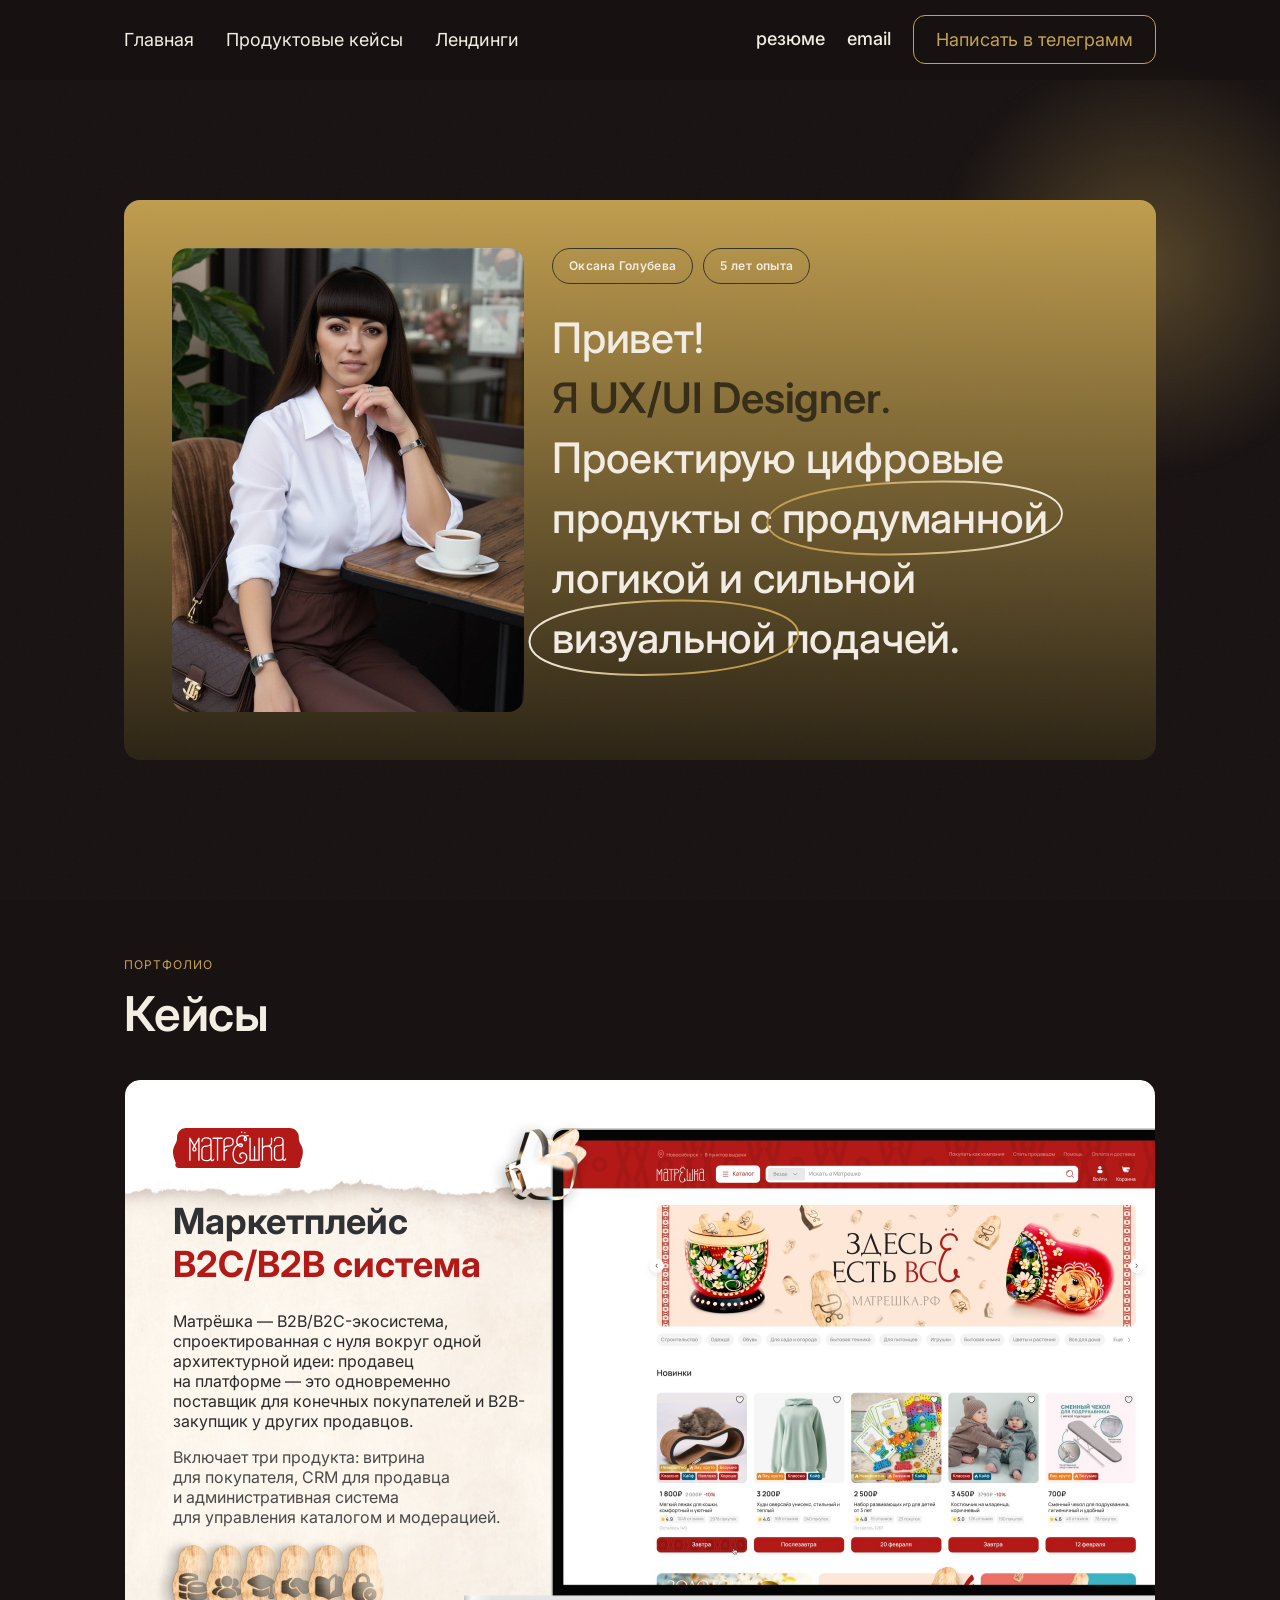
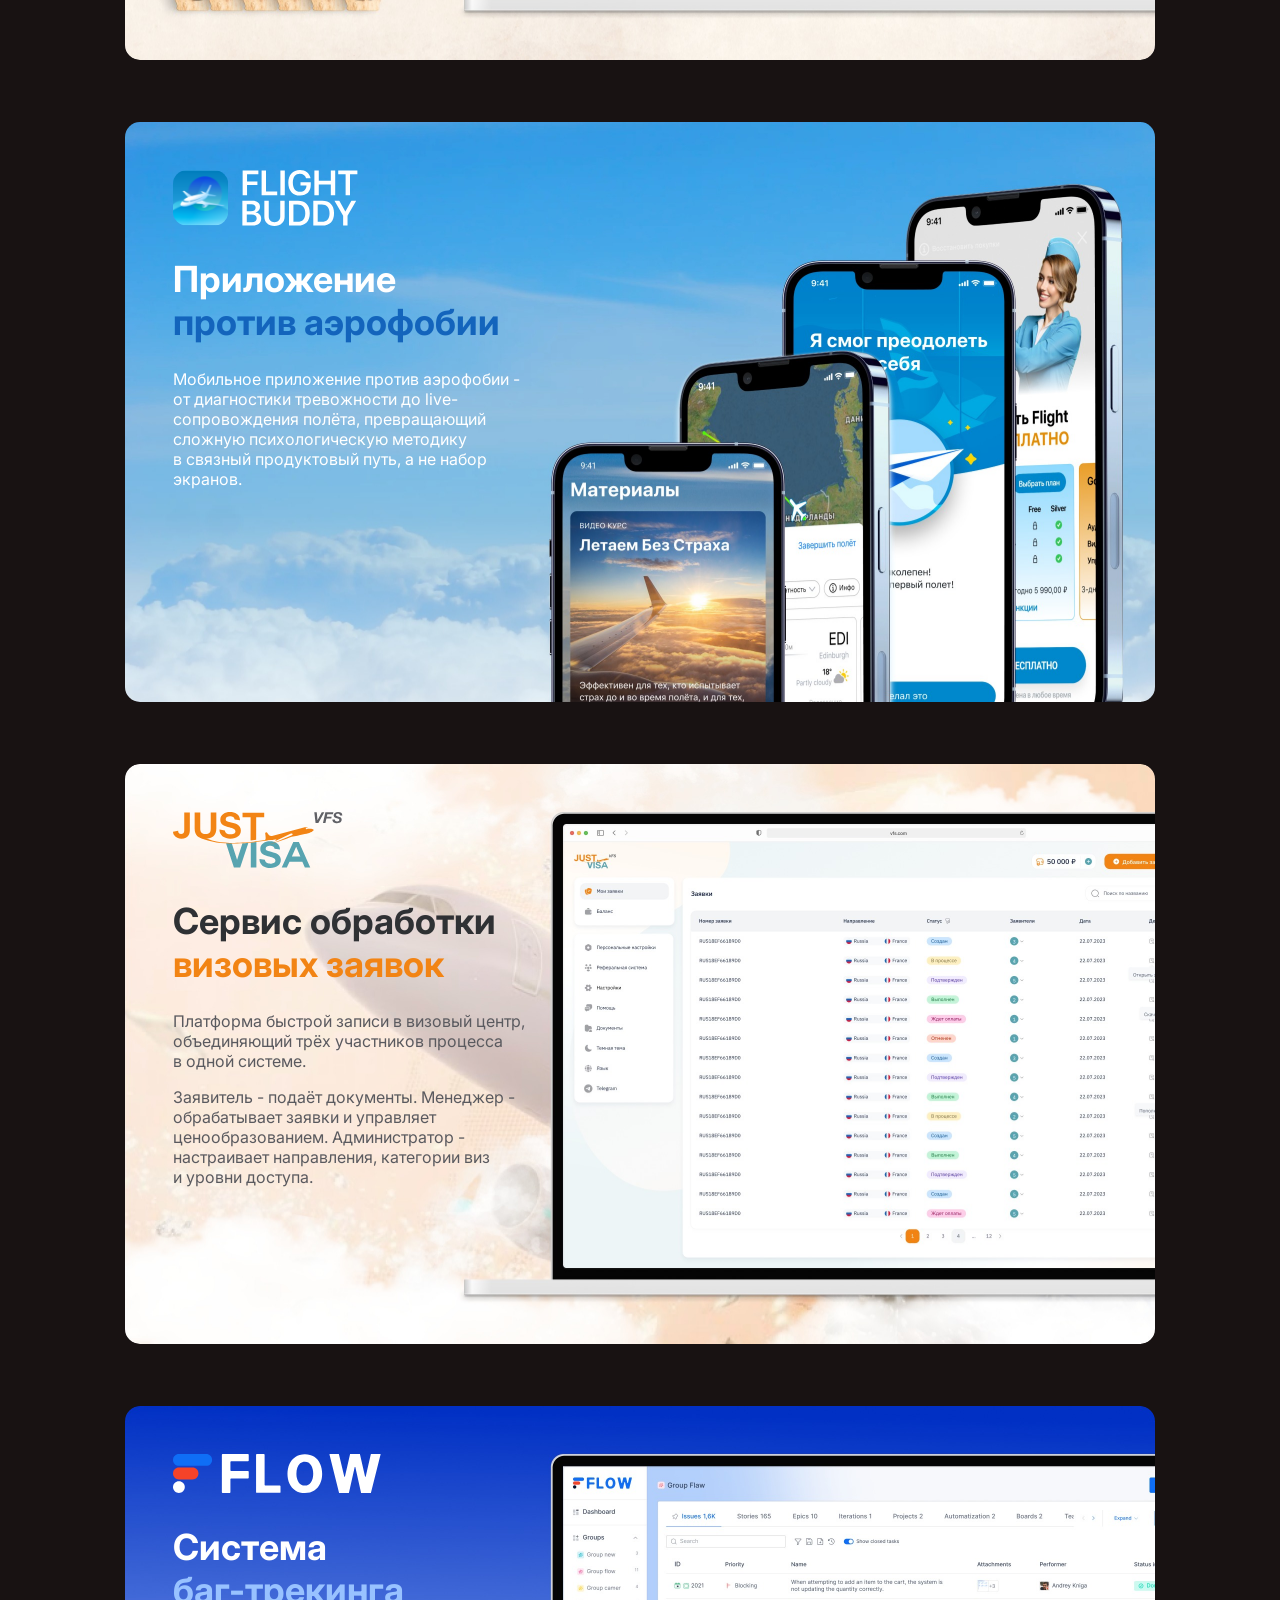
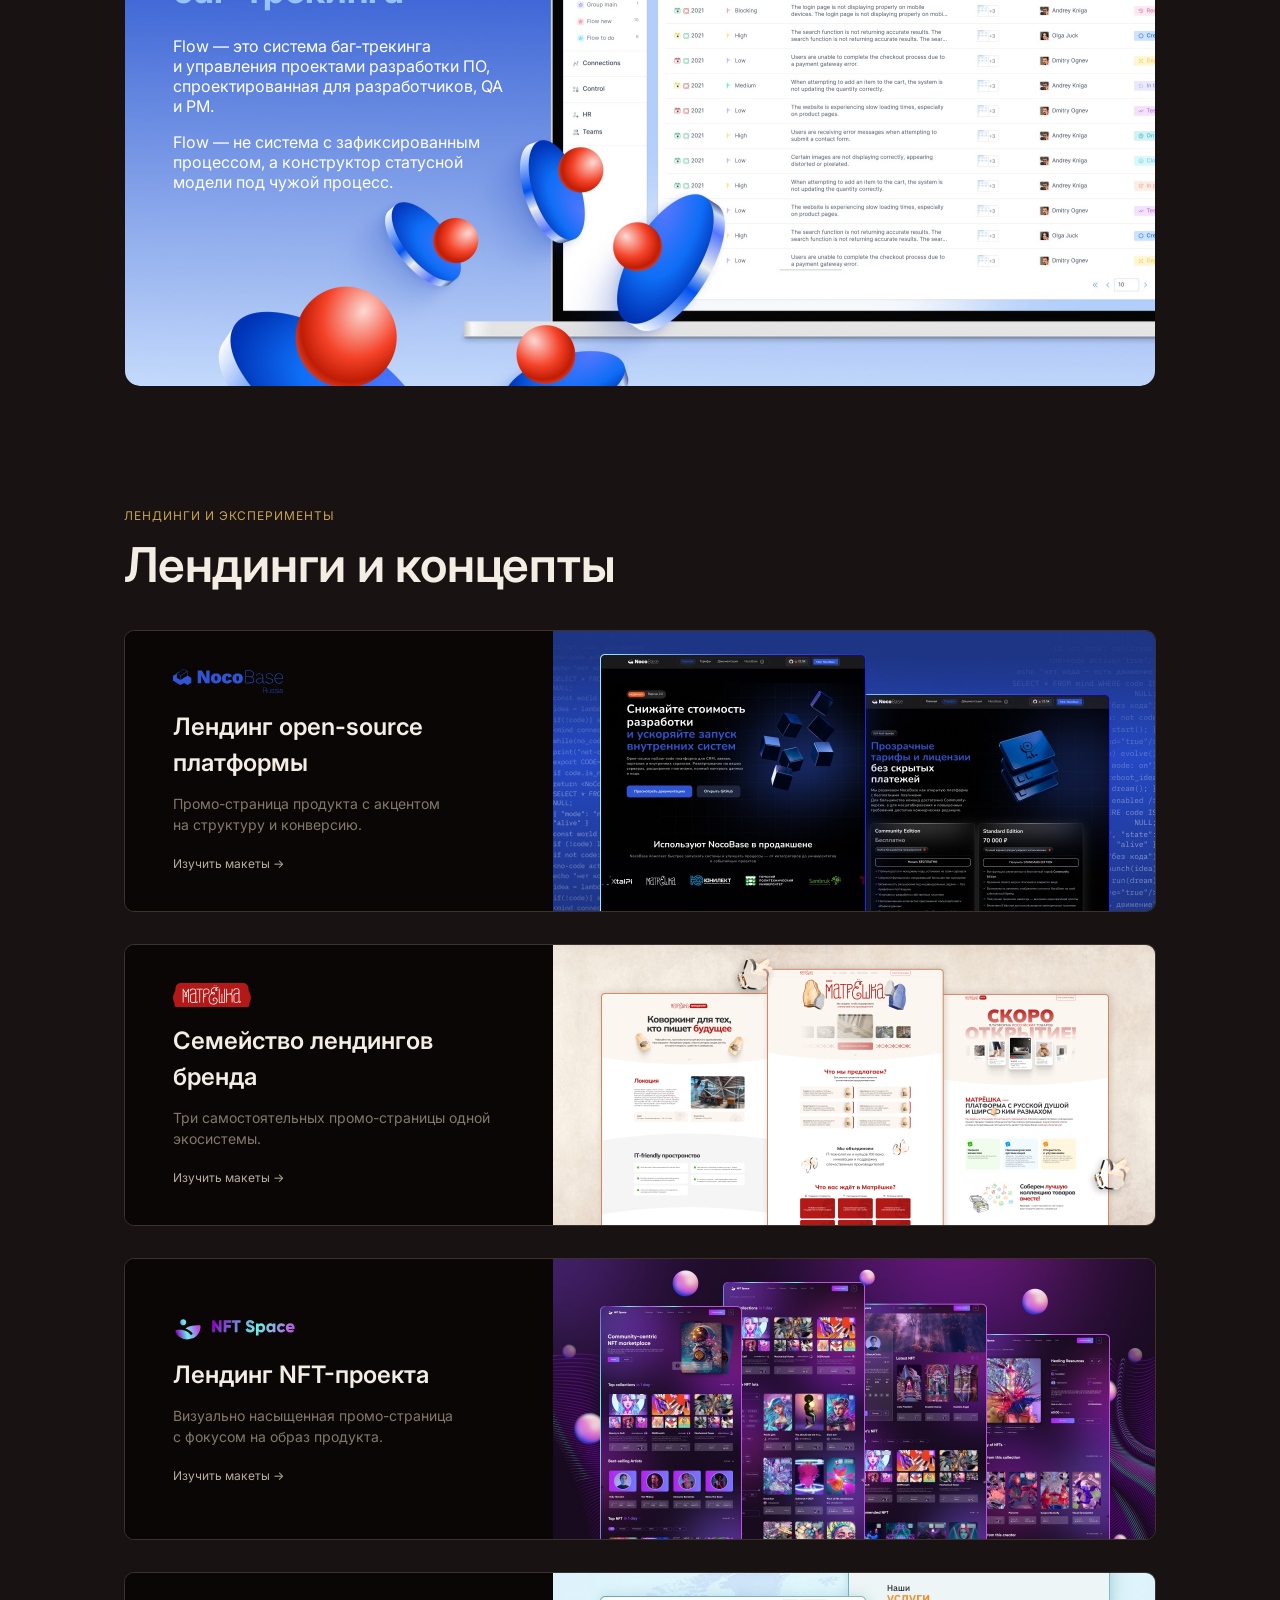
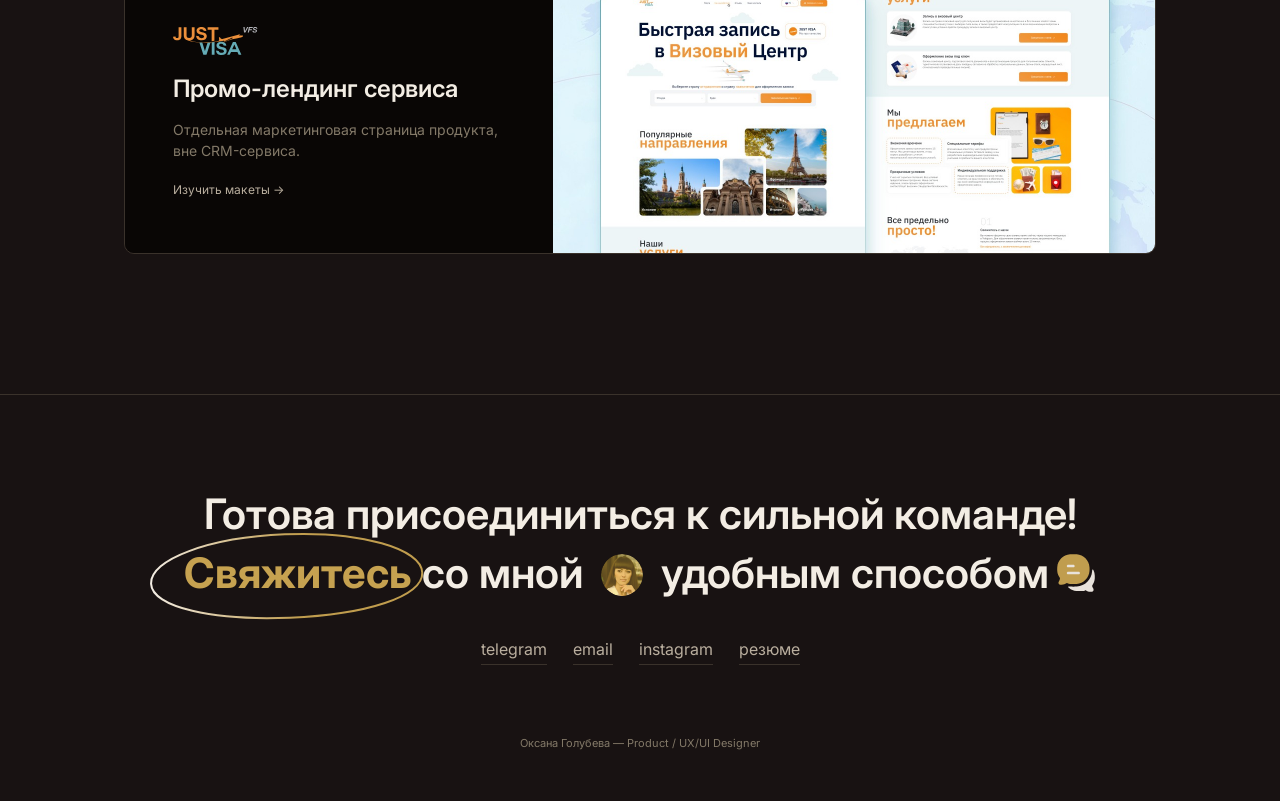
==== commit 0b6870d1: "Add files via upload" ====
--- a/index.html
+++ b/index.html
@@ -9,6 +9,10 @@
 <link href="https://fonts.googleapis.com" rel="preconnect"/>
 <link crossorigin="" href="https://fonts.gstatic.com" rel="preconnect"/>
 <link href="https://fonts.googleapis.com/css2?family=Inter:wght@400;500;600;700&amp;display=swap" rel="stylesheet"/>
+<link href="assets/decor/favicon/favicon.ico" rel="icon" sizes="any"/>
+<link href="assets/decor/favicon/favicon-32x32.png" rel="icon" sizes="32x32" type="image/png"/>
+<link href="assets/decor/favicon/favicon-16x16.png" rel="icon" sizes="16x16" type="image/png"/>
+<link href="assets/decor/favicon/apple-touch-icon.png" rel="apple-touch-icon" sizes="180x180"/>
 <link href="styles.css" rel="stylesheet"/>
 </head>
 <body>
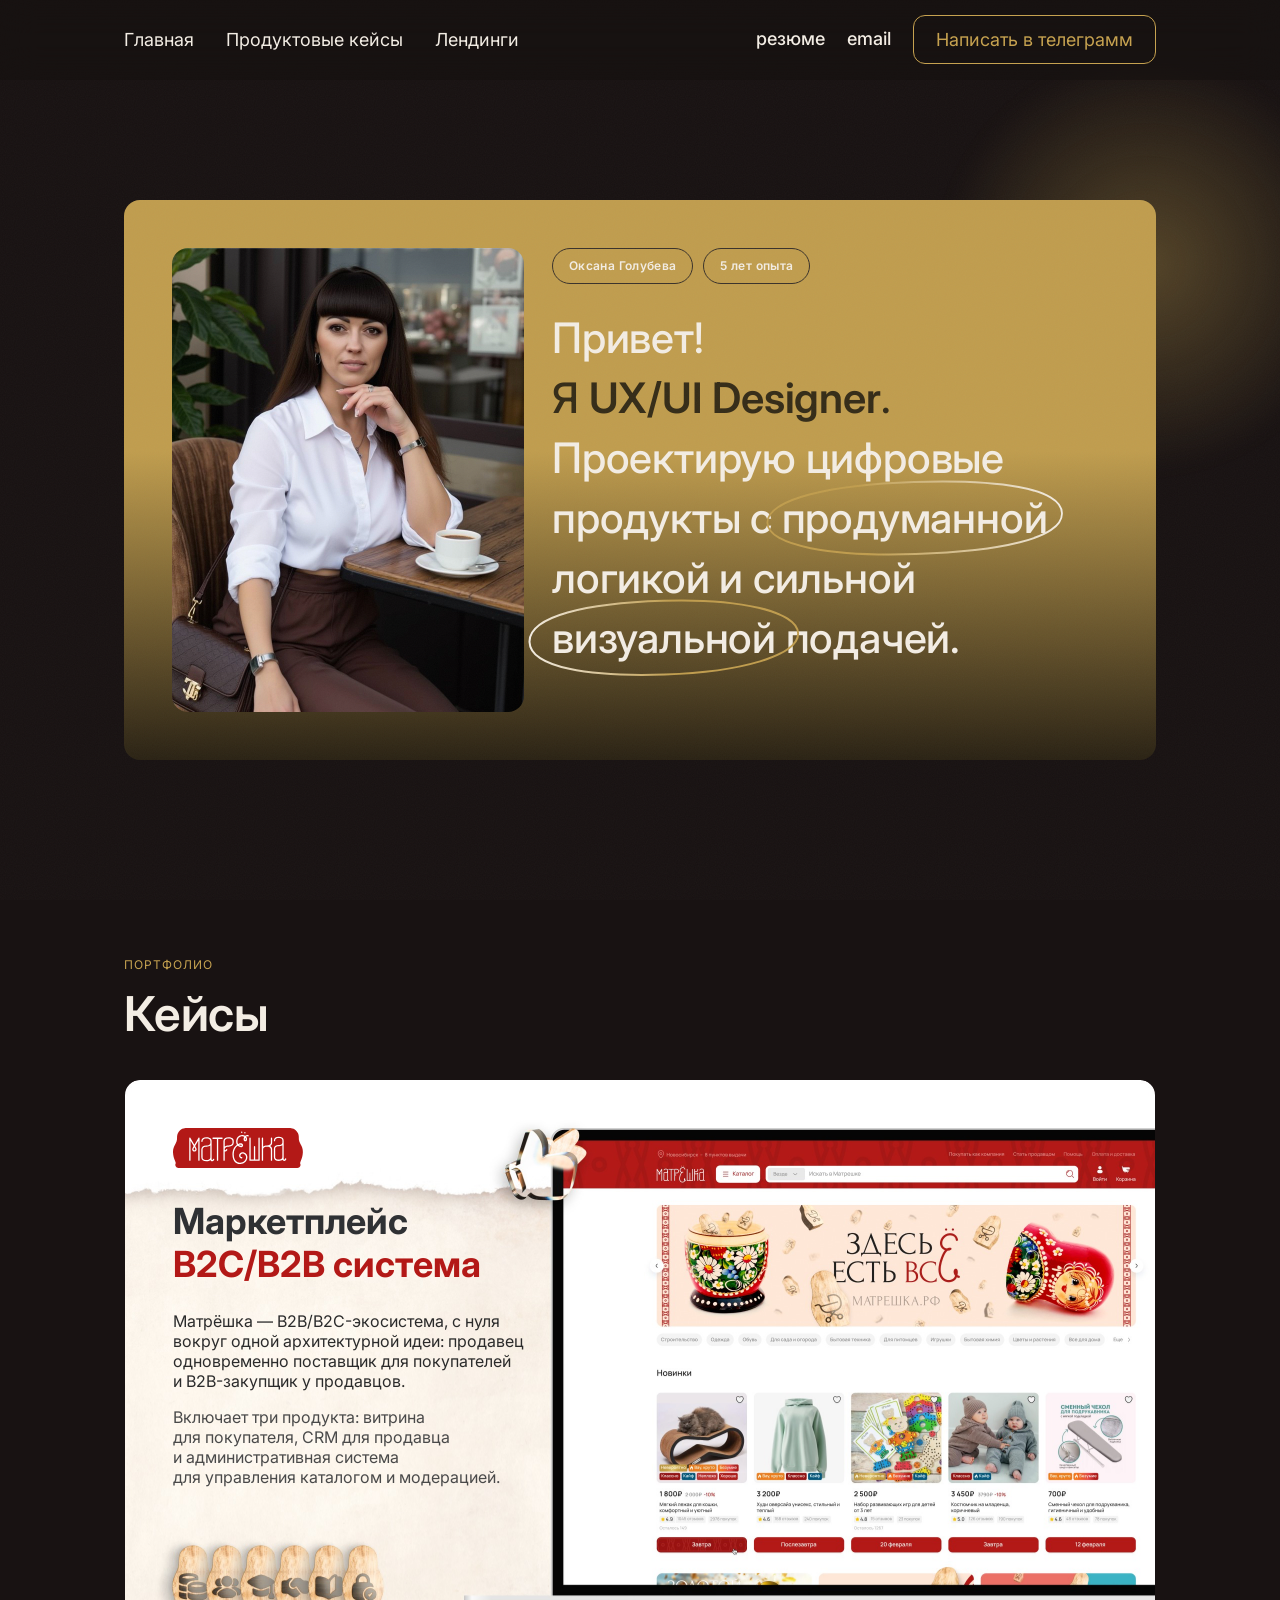
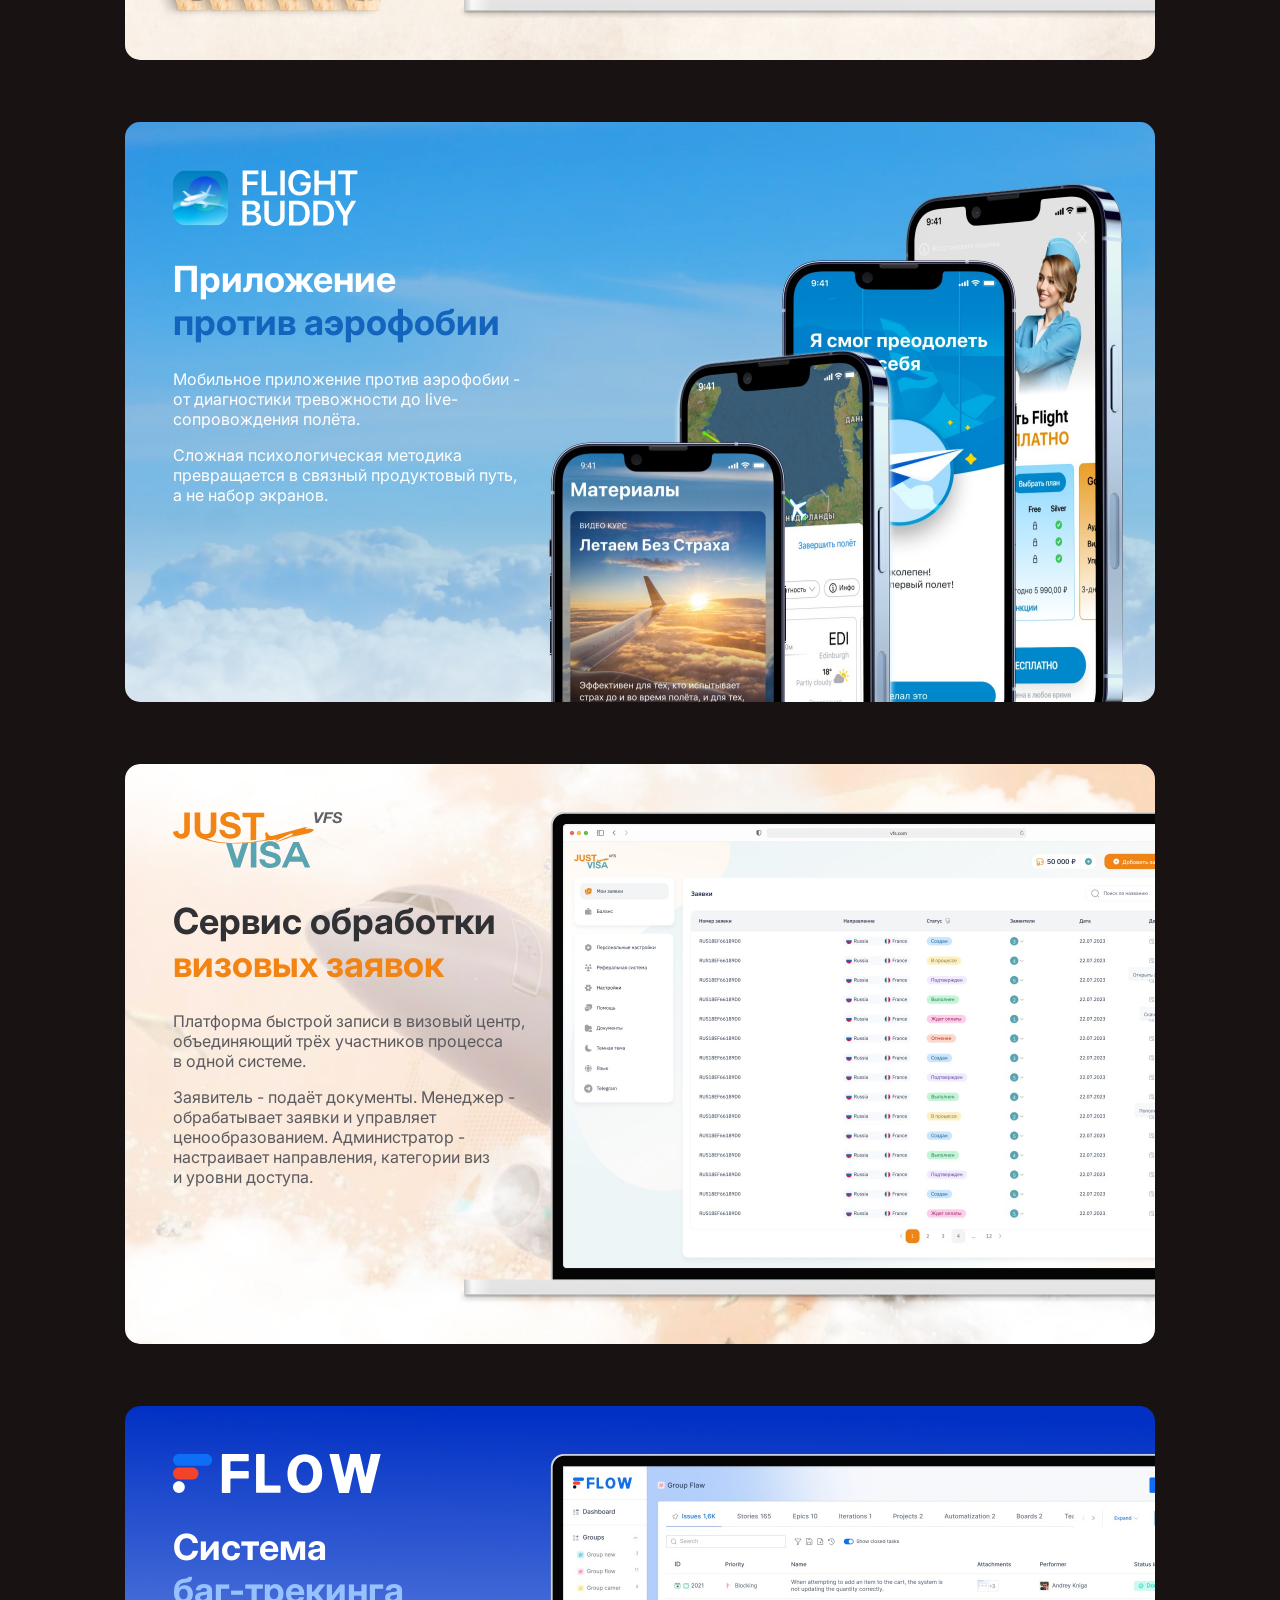
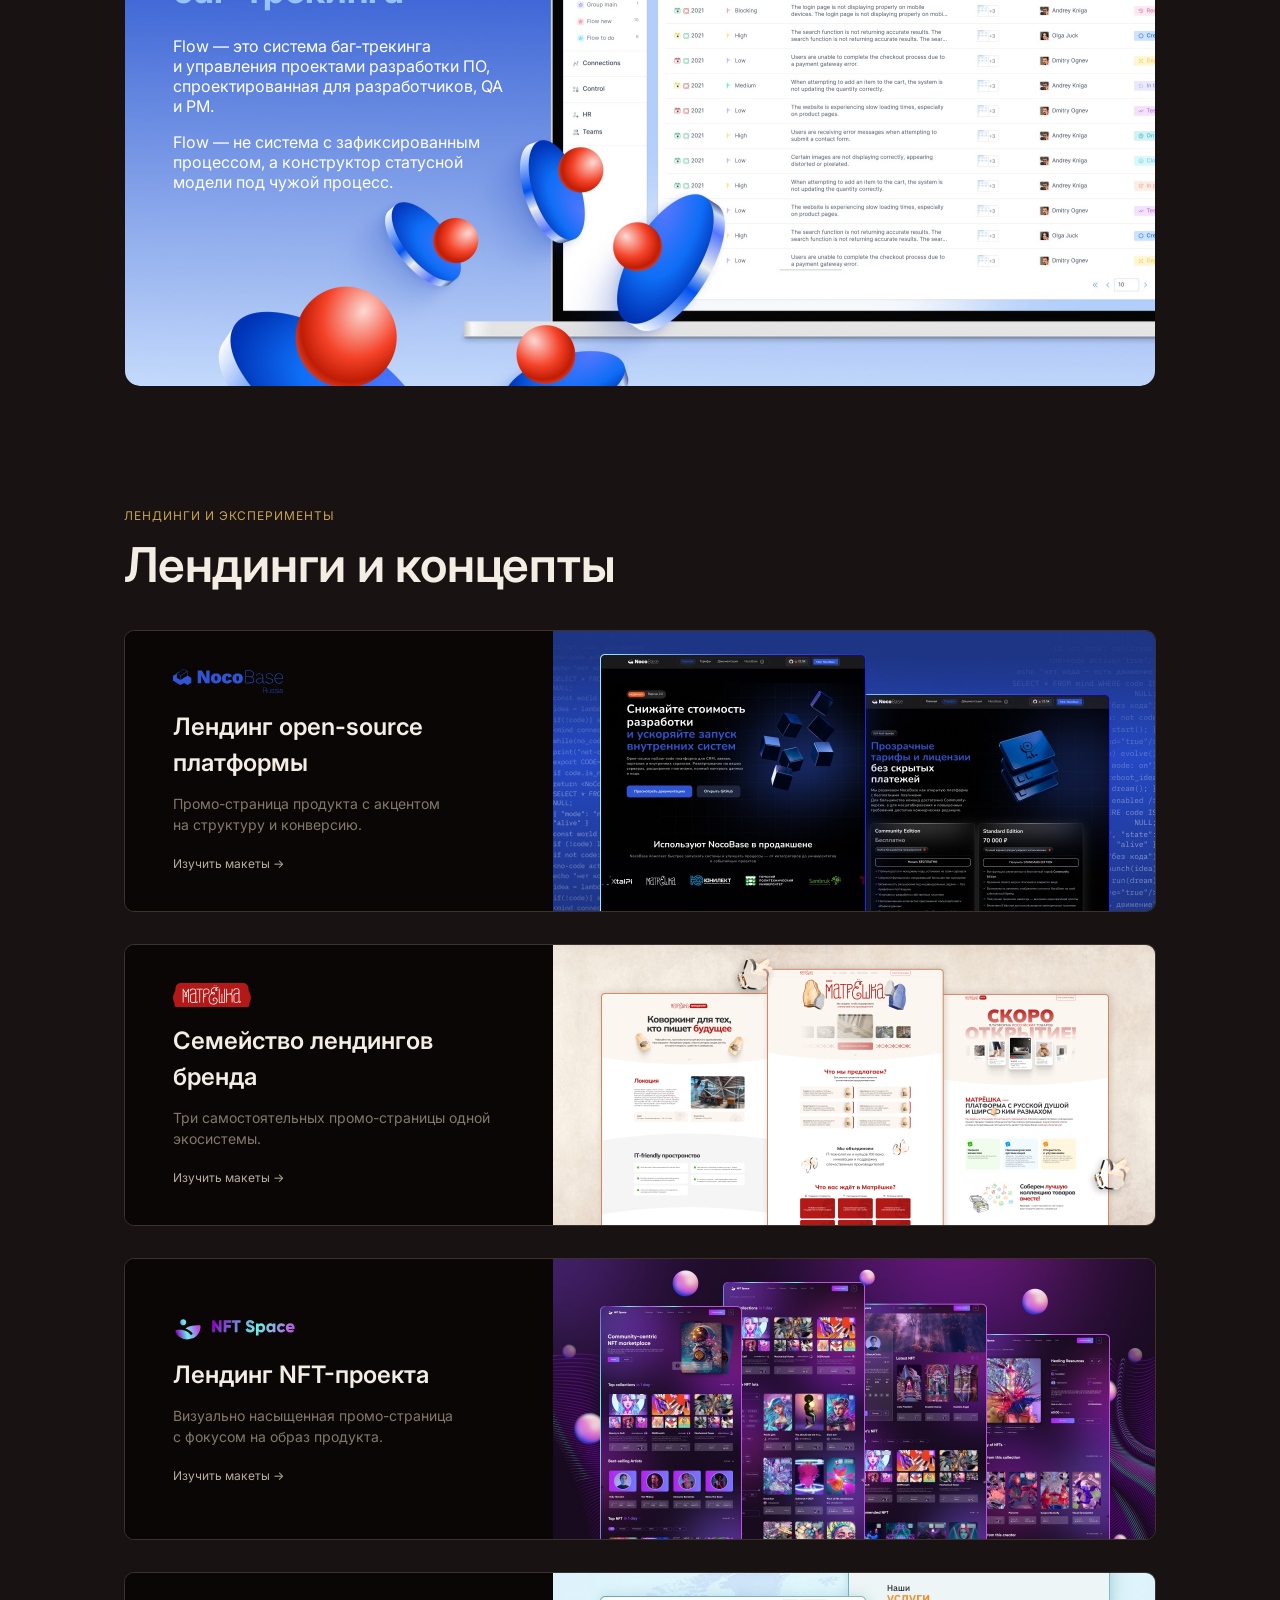
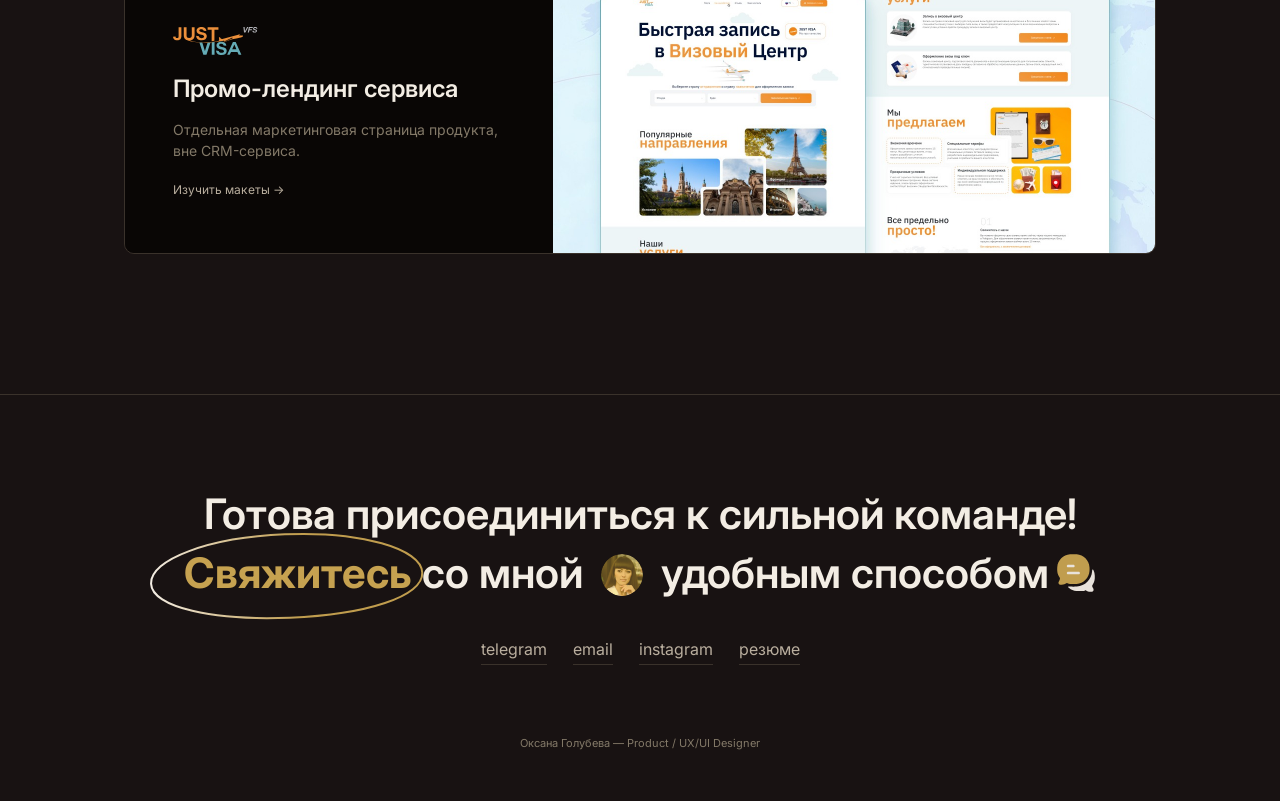
==== commit acf145a9: "Add files via upload" ====
--- a/index.html
+++ b/index.html
@@ -18,10 +18,20 @@
 <body>
 <header>
 <div class="wrap inner">
+<a class="header-avatar" href="index.html" aria-label="Главная"><img alt="" src="assets/decor/avatar-badge.svg"/></a>
+<button aria-expanded="false" aria-label="Открыть меню" class="burger-btn" id="burgerBtn" type="button"><span></span><span></span><span></span></button>
+<a class="nav-tg-btn mobile-tg-btn" href="https://t.me/holubevaaksana" rel="noopener" target="_blank">Написать в телеграм</a>
+<nav class="mobile-menu" id="mobileMenu">
+<a href="index.html">Главная</a>
+<a href="index.html#cases">Продуктовые кейсы</a>
+<a href="index.html#lendings">Лендинги</a>
+<a href="https://drive.google.com/file/d/1Tp7GR92xKcT-lRftsW4J7q3wKh2T5zn_/view?usp=drive_link" rel="noopener" target="_blank">резюме</a>
+<a class="email-copy" href="mailto:3733260@gmail.com">email</a>
+</nav>
 <nav class="nav-primary">
 <a href="index.html">Главная</a>
-<a href="#cases">Продуктовые кейсы</a>
-<a href="#lendings">Лендинги</a>
+<a href="index.html#cases">Продуктовые кейсы</a>
+<a href="index.html#lendings">Лендинги</a>
 </nav>
 <div class="nav-secondary">
 <a class="nav-text" href="https://drive.google.com/file/d/1Tp7GR92xKcT-lRftsW4J7q3wKh2T5zn_/view?usp=drive_link" target="_blank" rel="noopener">резюме</a>
@@ -57,7 +67,7 @@
 </linearGradient>
 </defs>
 </svg></span> подачей.</h1>
-<a class="scroll-cue reveal" href="#cases">Смотреть кейсы</a>
+<a class="scroll-cue reveal" href="index.html#cases">Смотреть кейсы</a>
 </div>
 </div>
 </div>
@@ -68,22 +78,23 @@
 <h2 class="block-h">Кейсы</h2>
 </div>
 <div class="case-tiles">
-<a class="case-tile" href="matreshka.html" style="background-image:url(assets/matreshka-full/case-tile.jpg)">
+<a class="case-tile" href="matreshka.html" style="background-image:url(assets/matreshka-full/case-tile.jpg);--mobile-cover:url(assets/decor/covers-mobile/matreshka.jpg);--mobile-logo-h:32px">
 <div class="case-tile-content">
 <img class="case-tile-logo" style="height:40px" src="assets/decor/logos/matreshka.svg" alt="Матрёшка">
 <h3 class="case-tile-title" style="color:#2F3134">Маркетплейс<br><span style="color:#B31917">B2C/B2B система</span></h3>
-<p class="case-tile-desc" style="color:#2B2B2B">Матрёшка — B2B/B2C-экосистема, спроектированная с нуля вокруг одной архитектурной идеи: продавец на платформе — это одновременно поставщик для конечных покупателей и B2B-закупщик у других продавцов.</p>
+<p class="case-tile-desc" style="color:#2B2B2B">Матрёшка — B2B/B2C-экосистема, с нуля вокруг одной архитектурной идеи: продавец одновременно поставщик для покупателей и B2B-закупщик у продавцов.</p>
 <p class="case-tile-desc" style="color:#4A4A4A">Включает три продукта: витрина для покупателя, CRM для продавца и административная система для управления каталогом и модерацией.</p>
 </div>
 </a>
-<a class="case-tile" href="flight-buddy.html" style="background-image:url(assets/fb-full/case-tile.jpg)">
+<a class="case-tile" href="flight-buddy.html" style="background-image:url(assets/fb-full/case-tile.jpg);--mobile-cover:url(assets/decor/covers-mobile/flightbuddy.jpg);--mobile-logo-h:42px">
 <div class="case-tile-content">
 <img class="case-tile-logo" src="assets/decor/logos/flightbuddy.svg" alt="Flight Buddy">
 <h3 class="case-tile-title" style="color:#fff">Приложение<br><span style="color:#1364BC">против аэрофобии</span></h3>
-<p class="case-tile-desc" style="color:#fff">Мобильное приложение против аэрофобии - от диагностики тревожности до live-сопровождения полёта, превращающий сложную психологическую методику в связный продуктовый путь, а не набор экранов.</p>
+<p class="case-tile-desc" style="color:#fff">Мобильное приложение против аэрофобии - от диагностики тревожности до live-сопровождения полёта.</p>
+<p class="case-tile-desc" style="color:#fff">Сложная психологическая методика превращается в связный продуктовый путь, а не набор экранов.</p>
 </div>
 </a>
-<a class="case-tile" href="vfs-helper.html" style="background-image:url(assets/vfs-full/case-tile.jpg)">
+<a class="case-tile" href="vfs-helper.html" style="background-image:url(assets/vfs-full/case-tile.jpg);--mobile-cover:url(assets/decor/covers-mobile/visa.jpg);--mobile-logo-h:42px">
 <div class="case-tile-content">
 <img class="case-tile-logo" src="assets/decor/logos/visa.svg" alt="JUST VISA">
 <h3 class="case-tile-title" style="color:#2F3134">Сервис обработки<br><span style="color:#F28414">визовых заявок</span></h3>
@@ -91,7 +102,7 @@
 <p class="case-tile-desc" style="color:#5A5A5F">Заявитель - подаёт документы. Менеджер - обрабатывает заявки и управляет ценообразованием. Администратор - настраивает направления, категории виз и уровни доступа.</p>
 </div>
 </a>
-<a class="case-tile" href="flaw.html" style="background-image:url(assets/flaw-full/case-tile.jpg)">
+<a class="case-tile" href="flaw.html" style="background-image:url(assets/flaw-full/case-tile.jpg);--mobile-cover:url(assets/decor/covers-mobile/flaw.jpg);--mobile-logo-h:32px">
 <div class="case-tile-content">
 <img class="case-tile-logo" style="height:40px" src="assets/decor/logos/flaw.svg" alt="Flow">
 <h3 class="case-tile-title" style="color:#fff">Система<br><span style="color:#98C2FF">баг-трекинга</span></h3>
@@ -151,7 +162,7 @@
 </div>
 <footer>
 <div class="wrap">
-<h2>Готова присоединиться к сильной команде!<br/><span class="word-ellipse ellipse-svyazhites"><b>Свяжитесь</b><svg width="274" height="87" viewBox="0 0 274 87" fill="none" xmlns="http://www.w3.org/2000/svg"><path d="M134.797 1.35444C172.445 -0.17267 206.693 3.3124 231.622 10.3086C244.091 13.8083 254.172 18.1706 261.175 23.18C268.189 28.1963 271.976 33.7534 272.215 39.6357C272.453 45.5157 269.223 51.0933 262.796 56.2567C256.368 61.4202 246.867 66.0609 234.905 70.0352C210.993 77.9797 177.503 83.1781 139.835 84.7061C102.168 86.234 67.5567 83.7984 42.2679 77.8472C29.6168 74.87 19.3638 71.0279 12.2347 66.4085C5.0982 61.7844 1.25056 56.4941 1.01296 50.6365C0.774466 44.7536 4.09544 38.9084 10.6715 33.3412C17.2387 27.7814 26.9224 22.6173 39.0574 18.1196C63.3167 9.12825 97.1496 2.88157 134.797 1.35444Z" stroke="url(#paint0_linear_6170_7429)" stroke-width="2"/><defs><linearGradient id="paint0_linear_6170_7429" x1="0.013275" y1="50.6775" x2="273.214" y2="39.5956" gradientUnits="userSpaceOnUse"><stop stop-color="#F3EDE4"/><stop offset="0.548077" stop-color="#C09D4E"/></linearGradient></defs></svg></span> со мной <img class="avatar-badge" src="assets/decor/avatar-badge.svg" alt=""> удобным способом<img class="message-icon" src="assets/decor/message-icon.svg" alt=""></h2>
+<h2>Готова присоединиться к сильной команде!<br/><span class="word-ellipse ellipse-svyazhites"><b>Свяжитесь</b><svg width="274" height="87" viewBox="0 0 274 87" fill="none" xmlns="http://www.w3.org/2000/svg"><path d="M134.797 1.35444C172.445 -0.17267 206.693 3.3124 231.622 10.3086C244.091 13.8083 254.172 18.1706 261.175 23.18C268.189 28.1963 271.976 33.7534 272.215 39.6357C272.453 45.5157 269.223 51.0933 262.796 56.2567C256.368 61.4202 246.867 66.0609 234.905 70.0352C210.993 77.9797 177.503 83.1781 139.835 84.7061C102.168 86.234 67.5567 83.7984 42.2679 77.8472C29.6168 74.87 19.3638 71.0279 12.2347 66.4085C5.0982 61.7844 1.25056 56.4941 1.01296 50.6365C0.774466 44.7536 4.09544 38.9084 10.6715 33.3412C17.2387 27.7814 26.9224 22.6173 39.0574 18.1196C63.3167 9.12825 97.1496 2.88157 134.797 1.35444Z" stroke="url(#paint0_linear_6170_7429)" stroke-width="2"/><defs><linearGradient id="paint0_linear_6170_7429" x1="0.013275" y1="50.6775" x2="273.214" y2="39.5956" gradientUnits="userSpaceOnUse"><stop stop-color="#F3EDE4"/><stop offset="0.548077" stop-color="#C09D4E"/></linearGradient></defs></svg></span> со мной <img class="avatar-badge" src="assets/decor/avatar-badge.svg" alt=""> удобным способом<img class="message-icon" src="assets/decor/message-icon.svg" alt=""></h2>
 <div class="flinks">
 <a href="https://t.me/holubevaaksana" rel="noopener" target="_blank">telegram</a><a href="mailto:3733260@gmail.com" class="email-copy">email</a><a href="https://www.instagram.com/o.golubeva.designer/" rel="noopener" target="_blank">instagram</a><a href="https://drive.google.com/file/d/1Tp7GR92xKcT-lRftsW4J7q3wKh2T5zn_/view?usp=drive_link" target="_blank" rel="noopener">резюме</a>
 </div>
--- a/styles.css
+++ b/styles.css
@@ -27,23 +27,43 @@
 header .inner{display:flex;justify-content:space-between;align-items:center;width:100%;}
 .nav-primary{display:flex;align-items:center;gap:32px;}
 .nav-primary a{font-family:var(--sans);font-size:18px;font-weight:400;color:var(--text);transition:color .25s;}
-.nav-primary a:hover{color:var(--gold);}
+@media(hover:hover){.nav-primary a:hover{color:var(--gold);}}
 .nav-secondary{display:flex;align-items:center;gap:22px;}
 .nav-secondary a.nav-text{font-family:var(--sans);font-size:18px;font-weight:500;color:var(--text);position:relative;padding-bottom:2px;transition:color .2s;}
 .nav-secondary a.nav-text::after{content:"";position:absolute;left:0;bottom:0;width:0;height:1px;background:var(--gold);transition:width .3s var(--ease);}
-.nav-secondary a.nav-text:hover{color:var(--text);}
+@media(hover:hover){.nav-secondary a.nav-text:hover{color:var(--text);}}
 .nav-secondary a.nav-text:hover::after{width:100%;}
 .nav-tg-btn{font-family:var(--sans);font-size:18px;color:var(--gold);border:1px solid var(--gold);border-radius:12px;padding:10px 22px;transition:background .25s,color .25s;white-space:nowrap;}
-.nav-tg-btn:hover{background:var(--gold);color:var(--bg);}
+@media(hover:hover){.nav-tg-btn:hover{background:var(--gold);color:var(--bg);}}
 .wordmark{font-family:var(--serif);font-weight:600;font-size:17px;letter-spacing:.01em;color:var(--text);transition:color .2s;}
-.wordmark:hover{color:var(--gold);}
+@media(hover:hover){.wordmark:hover{color:var(--gold);}}
 @media(max-width:900px){.nav-secondary{display:none;}}
 @media(max-width:640px){.nav-primary{display:none;}}
+
+/* ---- MOBILE BURGER MENU ---- */
+.header-avatar,.burger-btn,.mobile-tg-btn,.mobile-menu{display:none;}
+@media(max-width:640px){
+  header{height:64px;}
+  .wrap.inner{position:relative;display:flex;align-items:center;justify-content:space-between;width:100%;}
+  .header-avatar{display:block;width:40px;height:40px;border-radius:50%;overflow:hidden;flex-shrink:0;border:1px solid rgba(198,162,80,.5);}
+  .header-avatar img{width:100%;height:100%;object-fit:cover;display:block;}
+  .mobile-tg-btn{display:inline-flex;align-items:center;font-size:13px;padding:8px 14px;order:2;margin-left:auto;margin-right:10px;}
+  .burger-btn{display:flex;flex-direction:column;justify-content:center;align-items:center;gap:5px;width:36px;height:36px;flex-shrink:0;background:none;border:none;padding:0;cursor:pointer;order:3;}
+  .burger-btn span{display:block;width:22px;height:2px;background:var(--gold);border-radius:2px;transition:transform .3s var(--ease),opacity .3s var(--ease);}
+  .burger-btn.open span:nth-child(1){transform:translateY(7px) rotate(45deg);}
+  .burger-btn.open span:nth-child(2){opacity:0;}
+  .burger-btn.open span:nth-child(3){transform:translateY(-7px) rotate(-45deg);}
+  .mobile-menu{display:flex;flex-direction:column;position:fixed;top:64px;left:0;right:0;background:var(--bg);border-bottom:1px solid rgba(198,162,80,.5);padding:8px 20px 24px;
+    max-height:0;overflow:hidden;opacity:0;transition:max-height .35s var(--ease),opacity .3s var(--ease);z-index:49;}
+  .mobile-menu.open{max-height:70vh;opacity:1;}
+  .mobile-menu a{font-family:var(--sans);font-size:18px;color:var(--text);padding:14px 0;border-bottom:1px solid rgba(243,237,228,.08);}
+  .mobile-menu-divider{border:none;height:1px;background:linear-gradient(90deg,rgba(198,162,80,0),rgba(198,162,80,.7),rgba(198,162,80,0));margin:6px 0;}
+}
 
 /* ---- HERO ---- */
 .hero{min-height:auto;display:flex;flex-direction:column;justify-content:center;padding-top:200px;padding-bottom:140px;position:relative;}
 .back-link{font-family:var(--mono);font-size:13px;color:var(--text-dim);display:inline-flex;align-items:center;gap:6px;transition:color .2s;}
-.back-link:hover{color:var(--gold);}
+@media(hover:hover){.back-link:hover{color:var(--gold);}}
 
 .cover-top-img{width:100%;max-width:1032px;margin:0 auto;display:block;height:auto;border-radius:16px;}
 
@@ -55,18 +75,27 @@
 .vfs-map{position:absolute;top:-10px;left:0;right:0;width:100%;height:auto;opacity:.2;z-index:0;pointer-events:none;}
 .vfs-photo{z-index:1;}
 @media(max-width:1100px){.vfs-plane{display:none;}}
+@media(max-width:640px){
+  .vfs-plane{display:block;position:absolute;top:24px;left:50%;transform:translateX(-50%);width:150px;height:auto;z-index:3;}
+  .hero-plate.vfs-hero .case-intro-text{margin-top:150px;}
+}
 .fb-logo-wrap{position:absolute;top:0;right:0;z-index:3;}
-.fb-logo-wrap img{width:100px;height:100px;max-width:100px;border-radius:16px;object-fit:cover;display:block;}
+.case-intro-logo.fb-logo-wrap img{width:100px;height:100px;max-width:100px;border-radius:16px;object-fit:cover;display:block;}
+@media(max-width:900px){.fb-logo-wrap{position:static;top:auto;right:auto;z-index:2;}}
 .case-intro-text{max-width:600px;}
 .fb-cloud{position:absolute;pointer-events:none;}
 .fb-cloud-1{top:66px;right:88px;width:372px;height:210px;object-fit:contain;z-index:2;}
 .fb-cloud-2{top:36px;right:-251px;width:391px;height:391px;object-fit:contain;z-index:1;}
-@media(max-width:900px){.fb-cloud{display:none;}}
+@media(max-width:900px){
+  .fb-cloud{display:block;z-index:1;}
+  .fb-cloud-1{top:6px;right:auto;left:50%;transform:translateX(-62%);width:190px;height:auto;}
+  .fb-cloud-2{top:-8px;right:auto;left:50%;transform:translateX(-32%);width:180px;height:auto;}
+}
 
 .case-tiles{display:flex;flex-direction:column;gap:60px;margin-top:2px;}
 @media(max-width:760px){.case-tiles{grid-template-columns:1fr;}}
 .case-tile{position:relative;display:block;overflow:hidden;background-size:cover;background-position:center;background-clip:padding-box;border:1px solid transparent;border-radius:16px;padding-top:56.2%;transition:border-color .3s,transform .3s var(--ease);}
-.case-tile:hover{border-color:#C6A250;transform:translateY(-3px);}
+@media(hover:hover){.case-tile:hover{border-color:#C6A250;transform:translateY(-3px);}}
 .case-tile-content{position:absolute;inset:0;z-index:2;display:flex;flex-direction:column;padding:48px;}
 .case-tile-soon{opacity:.6;}
 .case-tile-logo{height:56px;width:auto;display:block;align-self:flex-start;}
@@ -75,11 +104,20 @@
 .case-tile-desc{font-family:var(--sans);font-size:16px;line-height:20px;margin-top:24px;max-width:352px;}
 .case-tile-desc + .case-tile-desc{margin-top:16px;}
 .case-tile-link{font-family:var(--mono);font-size:13px;color:var(--text);margin-top:20px;}
+@media(max-width:640px){
+  .case-tile{padding-top:76%;background-image:var(--mobile-cover)!important;}
+  .case-tile-content{padding:24px;}
+  .case-tile-logo{height:var(--mobile-logo-h,36px)!important;}
+  .case-tile-title{font-size:18px;line-height:1.3;margin-top:12px;max-width:182px;}
+  .case-tile-desc{font-size:12px;line-height:16px;margin-top:8px;max-width:182px;}
+  .case-tile-desc + .case-tile-desc{display:none;}
+  .case-tile-link{margin-top:10px;font-size:12px;}
+}
 .hero-glow{position:absolute;top:6%;right:-6%;width:420px;height:420px;border-radius:50%;
   background:radial-gradient(circle, rgba(198,162,80,.35), rgba(198,162,80,0) 70%);filter:blur(10px);pointer-events:none;
   animation:drift 12s ease-in-out infinite;}
 @keyframes drift{0%,100%{transform:translate(0,0) scale(1);}50%{transform:translate(-24px,18px) scale(1.06);}}
-.hero-card{position:relative;max-width:1032px;display:grid;grid-template-columns:352px 1fr;gap:28px;padding:48px;border-radius:16px;background:linear-gradient(180deg,#C09D4E 0%,#2A2214 100%);}
+.hero-card{position:relative;max-width:1032px;display:grid;grid-template-columns:352px 1fr;gap:28px;padding:48px;border-radius:16px;background:linear-gradient(180deg,#C09D4E 0%,#C09D4E 45%,#2A2214 100%);}
 @media(max-width:820px){.hero-card{grid-template-columns:1fr;}}
 .portrait{width:352px;height:100%;min-height:464px;border-radius:16px;overflow:hidden;background:var(--surface);
   opacity:0;transform:translateY(18px) scale(.98);animation:pop .9s var(--ease) .1s forwards;}
@@ -90,21 +128,26 @@
 .tags{display:flex;gap:10px;margin-bottom:24px;flex-wrap:wrap;}
 .pill{font-family:var(--mono);font-size:12px;letter-spacing:.03em;color:var(--text-dim);border:1px solid var(--rule);padding:8px 16px;border-radius:100px;}
 .tags .pill{font-weight:600;color:var(--text);}
-h1.hero-h{font-family:var(--serif);font-weight:500;font-size:42px;line-height:60px;letter-spacing:-.005em;max-width:760px;color:var(--text);}
-@media(max-width:640px){h1.hero-h{font-size:32px;}}
+h1.hero-h{font-family:var(--serif);font-weight:500;font-size:42px;line-height:1.43;letter-spacing:-.005em;max-width:760px;color:var(--text);}
+@media(max-width:640px){h1.hero-h{font-size:26px;}}
 h1.hero-h .grad-text{color:#352C18;}
 h1.hero-h .grad-text b{font-weight:600;}
 .word-ellipse{position:relative;display:inline-block;}
 .word-ellipse svg{position:absolute;left:50%;top:50%;transform:translate(-50%,-50%);pointer-events:none;overflow:visible;}
 .ellipse-produmanoy svg{transform:translate(-50%,-50%) scaleX(.9);}
 .ellipse-svyazhites svg{transform:translate(-54%,-46%);}
+@media(max-width:640px){
+  .word-ellipse svg{transform:translate(-50%,-50%) scale(.62);}
+  .ellipse-produmanoy svg{transform:translate(-50%,-50%) scale(.62) scaleX(.9);}
+  .ellipse-svyazhites svg{transform:translate(-54%,-46%) scale(.52);}
+}
 .avatar-badge{width:1em;height:1em;vertical-align:-.18em;margin:0 8px;border-radius:50%;}
 .message-icon{width:1em;height:1em;vertical-align:-.15em;margin-left:6px;}
 .dot-gold{color:rgb(198,162,80);}
 .srok-label{color:#F3EDE4;}
 .scroll-cue{margin-top:56px;font-family:var(--mono);font-size:11px;color:#B9AE9E;display:inline-flex;align-items:center;gap:8px;transition:color .25s;}
 .hero-card-text .scroll-cue{margin-top:auto;display:none;}
-.scroll-cue:hover{color:var(--gold);}
+@media(hover:hover){.scroll-cue:hover{color:var(--gold);}}
 .scroll-cue::after{content:"↓";animation:bob 1.6s infinite;}
 @keyframes bob{0%,100%{transform:translateY(0);}50%{transform:translateY(6px);}}
 
@@ -138,13 +181,15 @@
   border:1px solid rgba(198,162,80,.5);transition:border-color .35s;
   background:var(--bg);
 }
-.hero-plate:hover{border-color:#C6A250;}
+@media(hover:hover){.hero-plate:hover{border-color:#C6A250;}}
 .case-intro-grid{display:flex;align-items:flex-start;gap:80px;position:relative;z-index:2;}
 .case-intro-text{flex:1 1 560px;max-width:640px;}
 .case-title{font-family:var(--serif);font-weight:700;font-size:var(--case-title-size);color:var(--case-title-color);line-height:1.12;letter-spacing:-.01em;}
 .case-desc{font-family:var(--sans);font-weight:500;font-size:var(--case-desc-size);color:var(--case-desc-color);line-height:1.65;margin-top:22px;max-width:480px;}
-.case-intro-logo{flex:0 0 260px;display:flex;justify-content:center;}
+.case-intro-logo{flex:0 1 auto;max-width:260px;display:flex;justify-content:center;align-items:center;}
 .case-intro-logo img{width:100%;max-width:260px;height:auto;}
+.flow-logo-wrap{max-width:214px;}
+.flow-logo-wrap img{max-width:214px;}
 
 .case-red-content{position:relative;z-index:2;margin-top:56px;min-height:760px;}
 .case-photo-cutout{position:absolute;top:-56px;bottom:-56px;right:-56px;height:calc(100% + 112px);width:auto;max-width:none;object-fit:cover;object-position:top right;z-index:1;pointer-events:none;}
@@ -165,14 +210,15 @@
 .case-card p b{font-weight:700;font-size:var(--case-card-label-size);color:var(--case-card-label-color);}
 
 @media(max-width:900px){
-  .case-intro-grid{flex-direction:column-reverse;gap:36px;text-align:center;}
-  .case-intro-text{max-width:100%;}
+  .case-intro-grid{flex-direction:column-reverse;gap:36px;text-align:center;align-items:center;}
+  .case-intro-text{max-width:100%;flex:0 1 auto;}
   .case-desc{margin-left:auto;margin-right:auto;}
   .case-title{font-size:34px;}
   .hero-plate{padding:28px;}
   .case-photo-cutout{display:none;}
   .case-card{width:100%;height:auto;}
   .case-cards{margin-top:32px;}
+  .case-red-content{min-height:auto;margin-top:32px;}
 }
 .cover-card{
   position:relative;border-radius:10px;overflow:hidden;min-height:420px;
@@ -183,7 +229,7 @@
   display:flex;flex-direction:column;justify-content:flex-end;padding:52px;
   transition:border-color .4s;
 }
-.cover-card:hover{border-color:var(--gold-dim);}
+@media(hover:hover){.cover-card:hover{border-color:var(--gold-dim);}}
 .cover-eyebrow{font-family:var(--mono);font-size:12px;color:var(--gold);letter-spacing:.1em;text-transform:uppercase;margin-bottom:14px;}
 .cover-title{font-family:var(--serif);font-weight:600;font-size:52px;max-width:760px;line-height:1.12;}
 @media(max-width:640px){.cover-title{font-size:34px;}}
@@ -196,7 +242,7 @@
 .about-grid{display:grid;grid-template-columns:repeat(4,1fr);gap:1px;background:var(--rule);border:1px solid var(--rule);margin-top:2px;}
 @media(max-width:760px){.about-grid{grid-template-columns:repeat(2,1fr);}}
 .about-cell{background:var(--bg);padding:26px 24px;transition:background .3s;}
-.about-cell:hover{background:var(--bg-alt);}
+@media(hover:hover){.about-cell:hover{background:var(--bg-alt);}}
 .about-cell .lbl{font-family:var(--mono);font-size:11px;color:var(--text-mute);text-transform:uppercase;letter-spacing:.06em;margin-bottom:10px;}
 .about-cell .val{font-family:var(--serif);font-size:19px;font-weight:600;line-height:1.3;}
 
@@ -239,6 +285,7 @@
   .spec-label{grid-area:label;}
   .spec-dash{grid-area:dash;}
   .spec-desc{grid-area:desc;}
+  #flaw .spec-list li{grid-template-columns:18px 1fr;}
 }
 
 .block{padding:0;margin-top:80px;}
@@ -253,7 +300,7 @@
 .shot{aspect-ratio:16/11;border:1px solid var(--rule);border-radius:6px;
   background:repeating-linear-gradient(135deg, var(--surface), var(--surface) 12px, var(--bg-alt) 12px, var(--bg-alt) 24px);
   display:flex;align-items:center;justify-content:center;transition:transform .4s var(--ease), border-color .4s;}
-.shot:hover{transform:translateY(-4px);border-color:var(--gold-dim);}
+@media(hover:hover){.shot:hover{transform:translateY(-4px);border-color:var(--gold-dim);}}
 .shot span{font-family:var(--mono);font-size:11px;color:var(--text-mute);background:var(--bg);padding:6px 12px;border:1px solid var(--rule);}
 .shot-wide{aspect-ratio:16/8;grid-column:1/-1;}
 .shot.has-img{aspect-ratio:auto;background:none;padding:0;display:block;}
@@ -262,14 +309,14 @@
 
 .shot-stack{display:flex;flex-direction:column;gap:28px;margin-top:28px;}
 .shot-full{border:1px solid var(--rule);border-radius:6px;overflow:hidden;background:var(--surface);transition:border-color .3s;}
-.shot-full:hover{border-color:var(--gold-dim);}
+@media(hover:hover){.shot-full:hover{border-color:var(--gold-dim);}}
 .shot-full img{width:100%;height:auto;display:block;}
 .shot-full figcaption{font-family:var(--mono);font-size:11.5px;color:var(--text-mute);padding:12px 16px;border-top:1px solid var(--rule);letter-spacing:.02em;}
 .shot-overview{border-color:var(--gold-dim);margin-top:8px;}
 .shot-overview figcaption{color:var(--gold);}
 
 .screens-plate{background:none;border:1px solid rgba(198,162,80,.5);border-radius:16px;padding:56px;margin-top:2px;transition:border-color .35s;}
-.screens-plate:hover{border-color:#C6A250;}
+@media(hover:hover){.screens-plate:hover{border-color:#C6A250;}}
 @media(max-width:640px){.screens-plate{padding:28px 20px;}}
 .screens-plate .plate-head{margin-bottom:38px;}
 .screens-plate .subsection:first-of-type{margin-top:0;}
@@ -291,7 +338,7 @@
 .ds-tile{aspect-ratio:1/1;border:1px solid var(--rule);border-radius:6px;background:var(--surface);
   display:flex;align-items:center;justify-content:center;font-family:var(--mono);font-size:10px;color:var(--text-mute);text-align:center;padding:8px;
   transition:transform .3s var(--ease), border-color .3s, color .3s;}
-.ds-tile:hover{transform:translateY(-3px);border-color:var(--gold);color:var(--text);}
+@media(hover:hover){.ds-tile:hover{transform:translateY(-3px);border-color:var(--gold);color:var(--text);}}
 
 .process-block{background:var(--surface);border:1px solid var(--rule);border-radius:8px;padding:40px;margin-top:34px;}
 .process-note{font-family:var(--mono);font-size:11.5px;color:var(--gold);letter-spacing:.03em;margin-bottom:18px;display:flex;gap:8px;align-items:center;}
@@ -309,14 +356,14 @@
 .soon-row{display:grid;grid-template-columns:repeat(3,1fr);gap:16px;margin-top:2px;}
 @media(max-width:820px){.soon-row{grid-template-columns:1fr;}}
 .soon-card{border:1px solid var(--rule);border-radius:8px;padding:34px 26px;min-height:200px;display:flex;flex-direction:column;justify-content:space-between;background:var(--surface);transition:transform .35s var(--ease), border-color .35s;}
-.soon-card:hover{transform:translateY(-4px);border-color:var(--gold-dim);}
+@media(hover:hover){.soon-card:hover{transform:translateY(-4px);border-color:var(--gold-dim);}}
 .soon-card h3{font-family:var(--serif);font-size:20px;font-weight:600;}
 .soon-card p{font-size:13px;color:var(--text-mute);margin-top:10px;}
 .soon-tag{font-family:var(--mono);font-size:10px;color:var(--gold-dim);letter-spacing:.08em;text-transform:uppercase;border:1px solid var(--rule);padding:5px 10px;align-self:flex-start;margin-top:18px;}
 
 /* ---- EXPERIMENTS ---- */
 .exp-card{border:1px solid var(--rule);border-radius:10px;overflow:hidden;margin-top:32px;display:flex;align-items:stretch;transition:border-color .35s,transform .35s var(--ease);cursor:pointer;}
-.exp-card:hover{border-color:var(--gold-dim);transform:translateY(-3px);}
+@media(hover:hover){.exp-card:hover{border-color:var(--gold-dim);transform:translateY(-3px);}}
 @media(max-width:760px){.exp-card{flex-direction:column;}.exp-info,.exp-shot{width:100% !important;}}
 .exp-info{width:428px;height:280px;flex-shrink:0;background:#090605;padding:48px;display:flex;flex-direction:column;justify-content:center;box-sizing:border-box;}
 .exp-info .name{font-family:var(--mono);font-size:11px;color:var(--gold);letter-spacing:.06em;text-transform:uppercase;margin-bottom:10px;}
@@ -334,7 +381,7 @@
 .exp-nav{position:absolute;top:50%;transform:translateY(-50%);width:32px;height:32px;border-radius:50%;
   background:rgba(24,18,18,.65);border:1px solid rgba(198,162,80,.5);color:#F3EDE4;
   display:flex;align-items:center;justify-content:center;cursor:pointer;transition:background .2s,border-color .2s;z-index:2;font-size:16px;}
-.exp-nav:hover{background:rgba(198,162,80,.35);border-color:#C6A250;}
+@media(hover:hover){.exp-nav:hover{background:rgba(198,162,80,.35);border-color:#C6A250;}}
 .exp-prev{left:12px;}
 .exp-next{right:12px;}
 .exp-shot.single .exp-nav{display:none;}
@@ -345,11 +392,12 @@
 
 /* ---- FOOTER ---- */
 footer{margin-top:140px;border-top:1px solid var(--rule);padding:90px 0 50px;text-align:center;}
-footer h2{font-family:var(--serif);font-weight:600;font-size:clamp(28px,4vw,42px);line-height:1.4;}
+@media(max-width:640px){footer{margin-top:56px;padding:48px 0 40px;}}
+footer h2{font-family:var(--serif);font-weight:600;font-size:clamp(22px,4vw,42px);line-height:1.4;}
 footer h2 b{color:var(--gold);}
 footer .flinks{display:flex;justify-content:center;gap:26px;margin-top:34px;font-family:var(--mono);font-size:16px;color:var(--text-dim);}
 footer .flinks a{border-bottom:1px solid var(--rule);padding-bottom:3px;transition:.25s;}
-footer .flinks a:hover{color:var(--text);border-color:var(--gold);}
+@media(hover:hover){footer .flinks a:hover{color:var(--text);border-color:var(--gold);}}
 footer .fend{margin-top:70px;font-family:var(--mono);font-size:11px;color:var(--text-mute);}
 
 @media(prefers-reduced-motion: reduce){
@@ -369,7 +417,7 @@
 .lightbox-close,.lightbox-prev,.lightbox-next{position:absolute;border-radius:50%;background:rgba(255,255,255,.08);
   border:1px solid rgba(198,162,80,.5);color:#F3EDE4;cursor:pointer;z-index:2;transition:background .2s,border-color .2s;
   display:flex;align-items:center;justify-content:center;}
-.lightbox-close:hover,.lightbox-prev:hover,.lightbox-next:hover{background:rgba(198,162,80,.3);border-color:#C6A250;}
+@media(hover:hover){.lightbox-close:hover,.lightbox-prev:hover,.lightbox-next:hover{background:rgba(198,162,80,.3);border-color:#C6A250;}}
 .lightbox-close{top:24px;right:24px;width:44px;height:44px;font-size:22px;}
 .lightbox-prev,.lightbox-next{top:50%;transform:translateY(-50%);width:52px;height:52px;font-size:24px;}
 .lightbox-prev{left:24px;}
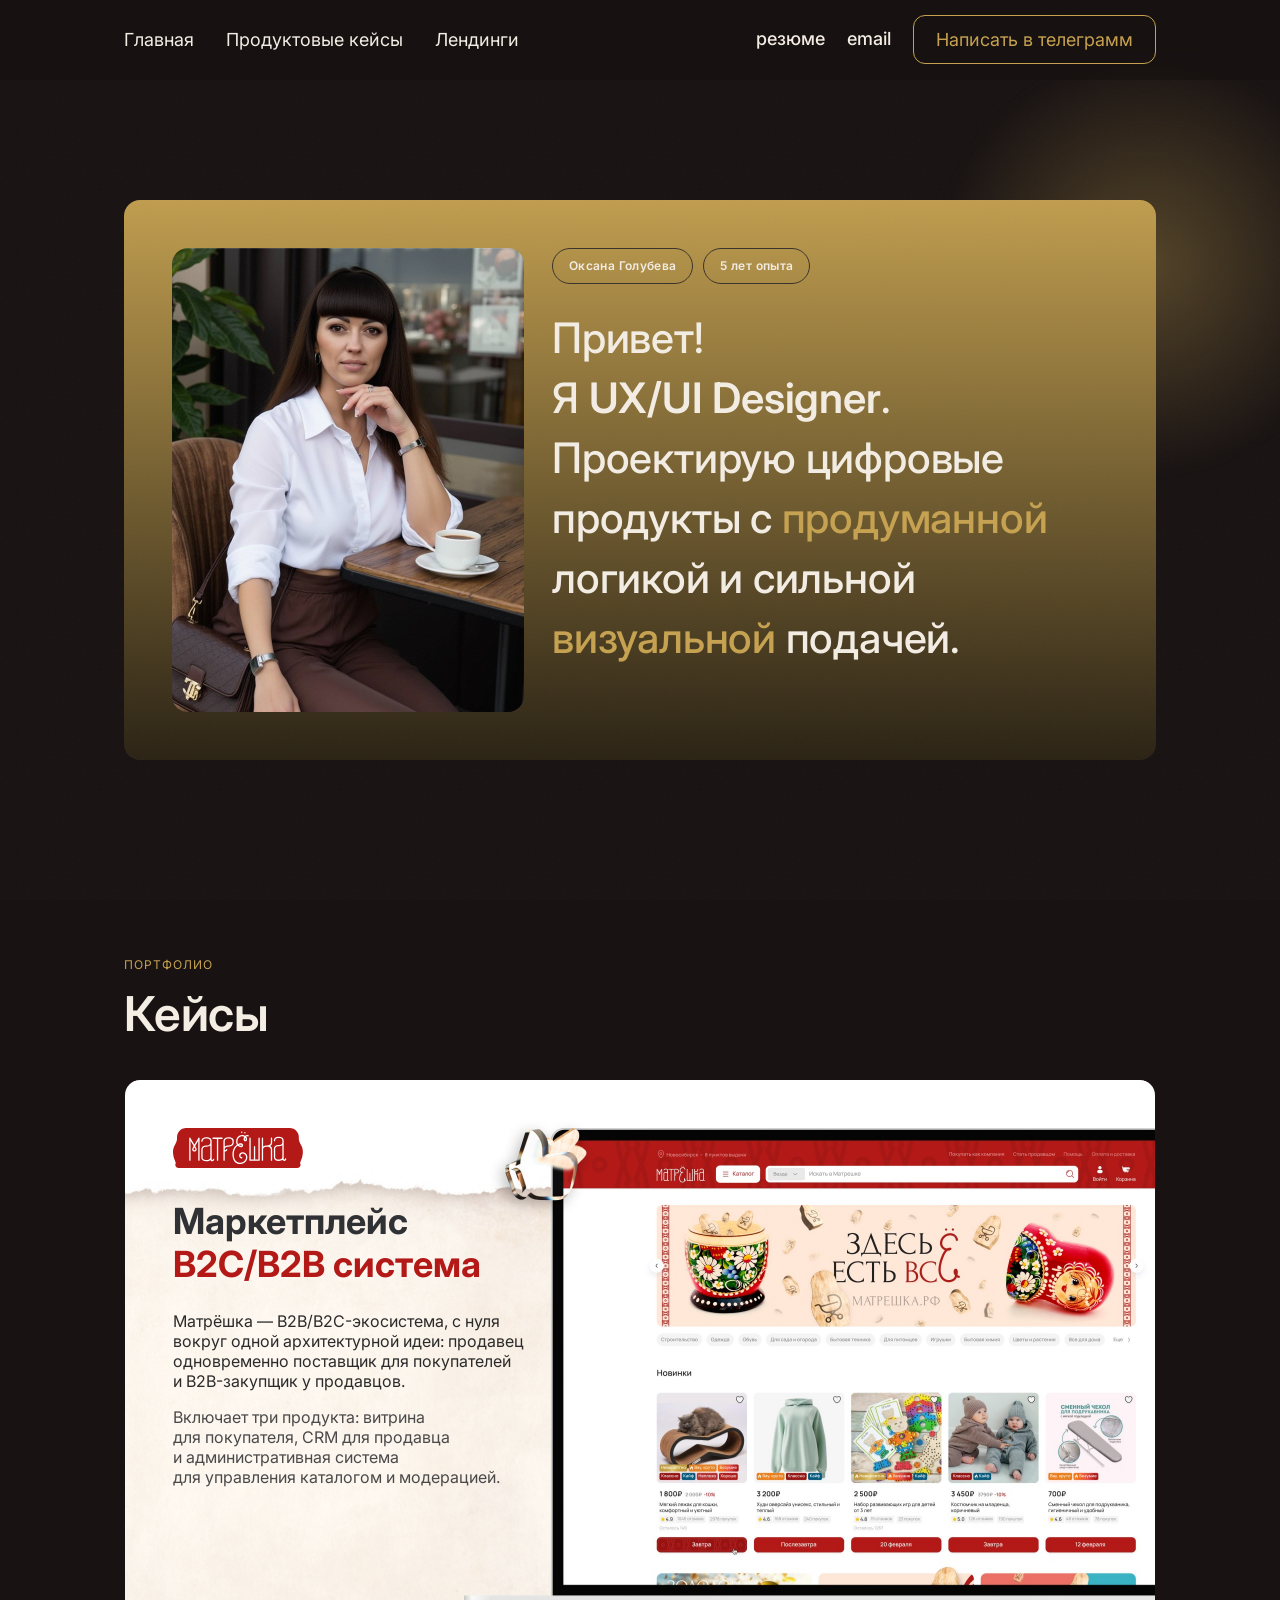
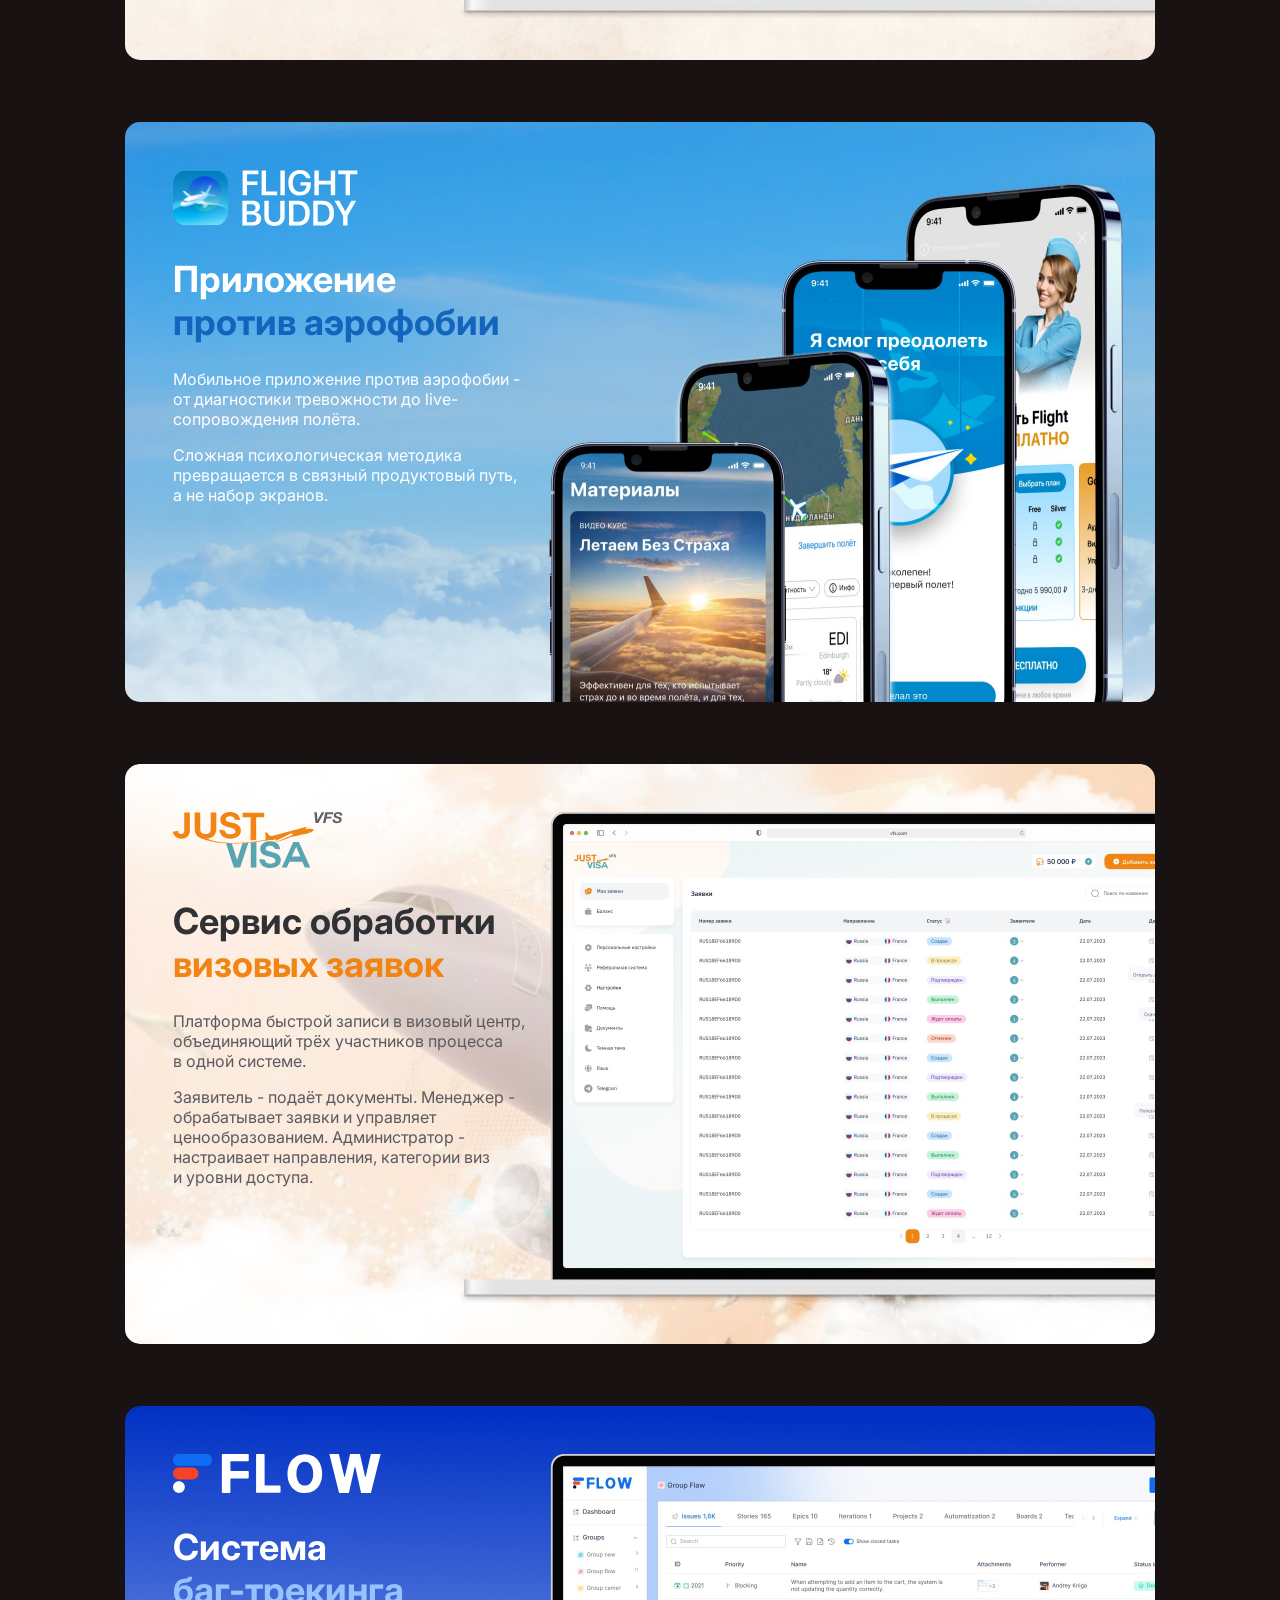
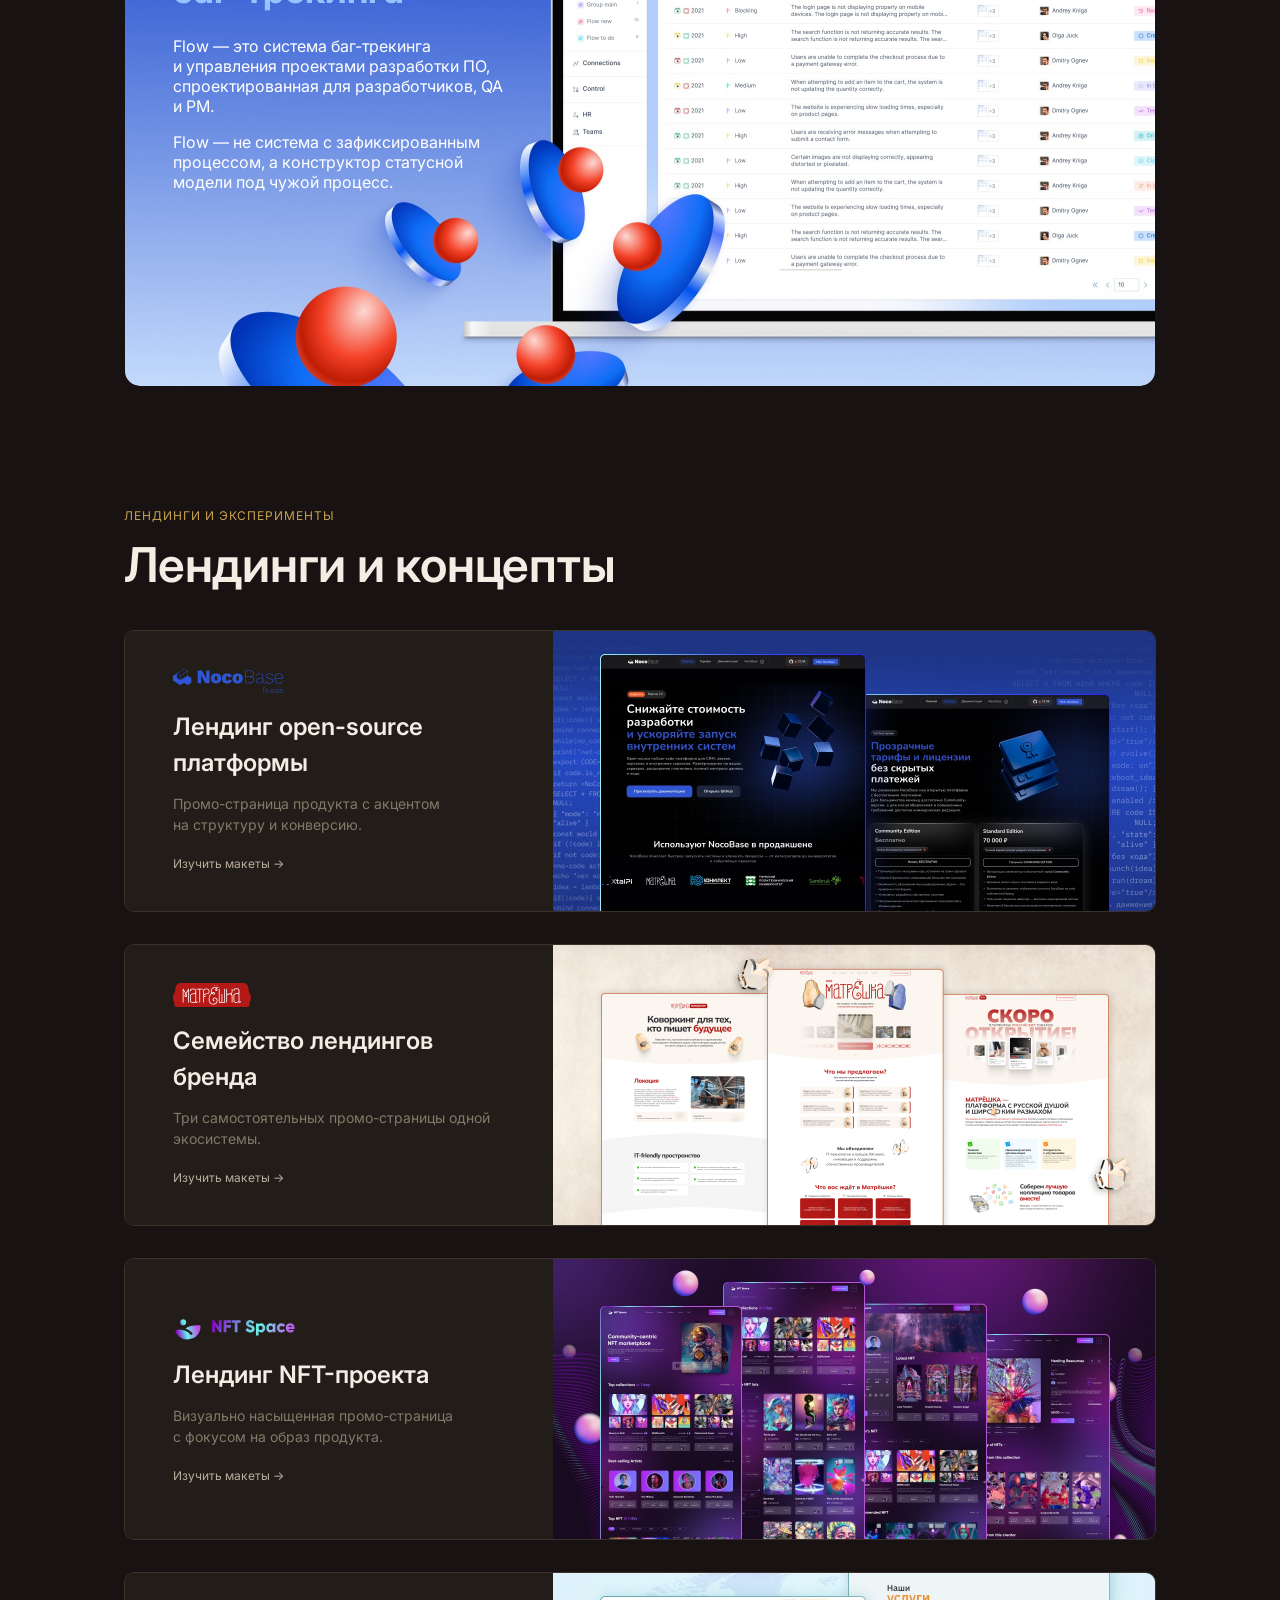
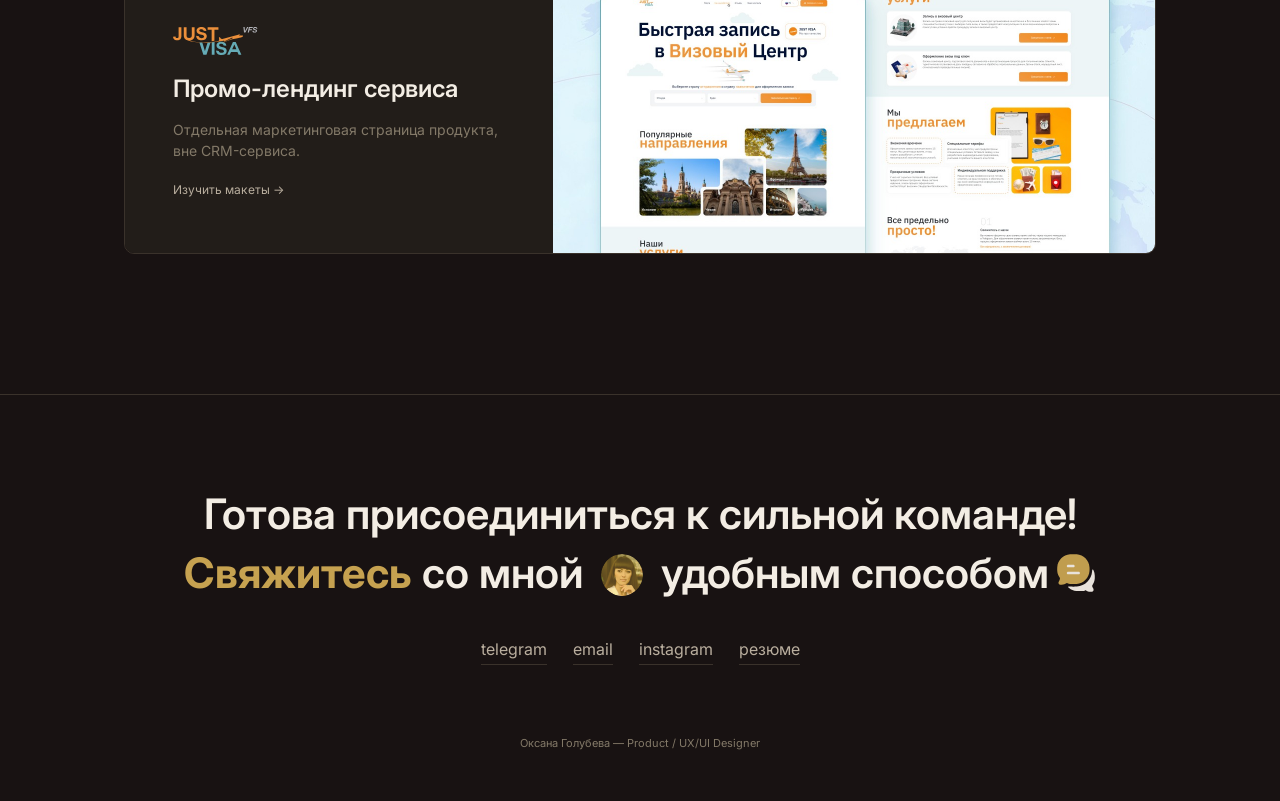
==== commit a325aa7f: "Add files via upload" ====
--- a/index.html
+++ b/index.html
@@ -50,7 +50,7 @@
 <span class="pill">Оксана Голубева</span>
 <span class="pill">5 лет опыта</span>
 </div>
-<h1 class="hero-h reveal">Привет!<br/><span class="grad-text">Я <b>UX/UI Designer</b>.</span> Проектирую цифровые продукты с <span class="word-ellipse ellipse-produmanoy">продуманной<svg width="330" height="75" viewBox="0 0 330 75" fill="none" xmlns="http://www.w3.org/2000/svg">
+<h1 class="hero-h reveal">Привет!<br/><span class="grad-text">Я <b>UX/UI Designer</b>.</span> Проектирую цифровые продукты с <span class="word-ellipse ellipse-produmanoy" style="color:#C6A250">продуманной<svg width="330" height="75" viewBox="0 0 330 75" fill="none" xmlns="http://www.w3.org/2000/svg">
 <path d="M163.62 1.47481C209.066 0.163672 250.323 1.48308 280.241 6.48581C295.21 8.98877 307.263 12.402 315.573 16.8208C323.897 21.2479 328.223 26.5424 328.313 32.7462C328.404 38.9659 324.282 44.5152 316.189 49.4172C308.11 54.31 296.297 58.4118 281.546 61.772C252.062 68.4884 211.144 72.1786 165.697 73.4898C120.261 74.8006 79.0386 72.923 49.1363 67.6417C34.1761 64.9995 22.1185 61.5171 13.794 57.1966C5.42857 52.8549 1.12297 47.8307 1.00204 42.2116C0.881147 36.5835 4.94311 31.3125 13.0616 26.495C21.1409 21.7008 32.9665 17.5278 47.7263 14.0282C77.2287 7.03315 118.183 2.78566 163.62 1.47481Z" stroke="url(#paint0_linear_6353_31176)" stroke-width="2"/>
 <defs>
 <linearGradient id="paint0_linear_6353_31176" x1="330.423" y1="29.682" x2="47.5445" y2="81.9519" gradientUnits="userSpaceOnUse">
@@ -58,7 +58,7 @@
 <stop offset="0.769231" stop-color="#C09D4E"/>
 </linearGradient>
 </defs>
-</svg></span> логикой и сильной <span class="word-ellipse">визуальной<svg width="271" height="77" viewBox="0 0 271 77" fill="none" xmlns="http://www.w3.org/2000/svg">
+</svg></span> логикой и сильной <span class="word-ellipse" style="color:#C6A250">визуальной<svg width="271" height="77" viewBox="0 0 271 77" fill="none" xmlns="http://www.w3.org/2000/svg">
 <path d="M134.147 1.28714C171.462 0.102209 205.342 2.6077 229.937 8.32562C242.242 11.1863 252.158 14.8363 259.011 19.1847C265.877 23.5409 269.488 28.4732 269.63 33.8726C269.773 39.2777 266.446 44.4338 259.859 49.2178C253.283 53.9932 243.626 58.2653 231.544 61.9003C207.392 69.1661 173.803 73.8141 136.488 74.999C99.152 76.1846 65.2781 74.5951 40.6885 69.3355C28.387 66.7043 18.4883 63.17 11.6486 58.662C4.8258 54.1651 1.15616 48.7819 1.00556 42.4164C0.854917 36.0434 4.23399 30.4291 10.7804 25.5059C17.342 20.5713 26.9844 16.4164 39.0661 13.011C63.217 6.20384 96.8114 2.47275 134.147 1.28714Z" stroke="url(#paint0_linear_6353_31177)" stroke-width="2"/>
 <defs>
 <linearGradient id="paint0_linear_6353_31177" x1="0.00482133" y1="42.4397" x2="270.63" y2="33.846" gradientUnits="userSpaceOnUse">
@@ -78,7 +78,7 @@
 <h2 class="block-h">Кейсы</h2>
 </div>
 <div class="case-tiles">
-<a class="case-tile" href="matreshka.html" style="background-image:url(assets/matreshka-full/case-tile.jpg);--mobile-cover:url(assets/decor/covers-mobile/matreshka.jpg);--mobile-logo-h:32px">
+<a class="case-tile tile-matreshka" href="matreshka.html" style="background-image:url(assets/matreshka-full/case-tile.jpg)">
 <div class="case-tile-content">
 <img class="case-tile-logo" style="height:40px" src="assets/decor/logos/matreshka.svg" alt="Матрёшка">
 <h3 class="case-tile-title" style="color:#2F3134">Маркетплейс<br><span style="color:#B31917">B2C/B2B система</span></h3>
@@ -86,7 +86,7 @@
 <p class="case-tile-desc" style="color:#4A4A4A">Включает три продукта: витрина для покупателя, CRM для продавца и административная система для управления каталогом и модерацией.</p>
 </div>
 </a>
-<a class="case-tile" href="flight-buddy.html" style="background-image:url(assets/fb-full/case-tile.jpg);--mobile-cover:url(assets/decor/covers-mobile/flightbuddy.jpg);--mobile-logo-h:42px">
+<a class="case-tile tile-flightbuddy" href="flight-buddy.html" style="background-image:url(assets/fb-full/case-tile.jpg)">
 <div class="case-tile-content">
 <img class="case-tile-logo" src="assets/decor/logos/flightbuddy.svg" alt="Flight Buddy">
 <h3 class="case-tile-title" style="color:#fff">Приложение<br><span style="color:#1364BC">против аэрофобии</span></h3>
@@ -94,7 +94,7 @@
 <p class="case-tile-desc" style="color:#fff">Сложная психологическая методика превращается в связный продуктовый путь, а не набор экранов.</p>
 </div>
 </a>
-<a class="case-tile" href="vfs-helper.html" style="background-image:url(assets/vfs-full/case-tile.jpg);--mobile-cover:url(assets/decor/covers-mobile/visa.jpg);--mobile-logo-h:42px">
+<a class="case-tile tile-visa" href="vfs-helper.html" style="background-image:url(assets/vfs-full/case-tile.jpg)">
 <div class="case-tile-content">
 <img class="case-tile-logo" src="assets/decor/logos/visa.svg" alt="JUST VISA">
 <h3 class="case-tile-title" style="color:#2F3134">Сервис обработки<br><span style="color:#F28414">визовых заявок</span></h3>
@@ -102,7 +102,7 @@
 <p class="case-tile-desc" style="color:#5A5A5F">Заявитель - подаёт документы. Менеджер - обрабатывает заявки и управляет ценообразованием. Администратор - настраивает направления, категории виз и уровни доступа.</p>
 </div>
 </a>
-<a class="case-tile" href="flaw.html" style="background-image:url(assets/flaw-full/case-tile.jpg);--mobile-cover:url(assets/decor/covers-mobile/flaw.jpg);--mobile-logo-h:32px">
+<a class="case-tile tile-flaw" href="flaw.html" style="background-image:url(assets/flaw-full/case-tile.jpg)">
 <div class="case-tile-content">
 <img class="case-tile-logo" style="height:40px" src="assets/decor/logos/flaw.svg" alt="Flow">
 <h3 class="case-tile-title" style="color:#fff">Система<br><span style="color:#98C2FF">баг-трекинга</span></h3>
--- a/styles.css
+++ b/styles.css
@@ -11,7 +11,7 @@
 a{color:inherit;text-decoration:none;}
 ::selection{background:var(--red);color:var(--text);}
 .wrap{max-width:1096px;margin:0 auto;padding:0 32px;}
-@media(max-width:640px){.wrap{padding:0 20px;}}
+@media(max-width:640px){.wrap{padding:0 16px;}}
 
 /* grain texture for depth */
 body::before{
@@ -53,7 +53,7 @@
   .burger-btn.open span:nth-child(1){transform:translateY(7px) rotate(45deg);}
   .burger-btn.open span:nth-child(2){opacity:0;}
   .burger-btn.open span:nth-child(3){transform:translateY(-7px) rotate(-45deg);}
-  .mobile-menu{display:flex;flex-direction:column;position:fixed;top:64px;left:0;right:0;background:var(--bg);border-bottom:1px solid rgba(198,162,80,.5);padding:8px 20px 24px;
+  .mobile-menu{display:flex;flex-direction:column;position:fixed;top:64px;left:0;right:0;background:var(--bg);border-bottom:1px solid rgba(198,162,80,.5);padding:8px 16px 24px;
     max-height:0;overflow:hidden;opacity:0;transition:max-height .35s var(--ease),opacity .3s var(--ease);z-index:49;}
   .mobile-menu.open{max-height:70vh;opacity:1;}
   .mobile-menu a{font-family:var(--sans);font-size:18px;color:var(--text);padding:14px 0;border-bottom:1px solid rgba(243,237,228,.08);}
@@ -62,6 +62,7 @@
 
 /* ---- HERO ---- */
 .hero{min-height:auto;display:flex;flex-direction:column;justify-content:center;padding-top:200px;padding-bottom:140px;position:relative;}
+@media(max-width:640px){.hero{padding-top:96px;padding-bottom:40px;}}
 .back-link{font-family:var(--mono);font-size:13px;color:var(--text-dim);display:inline-flex;align-items:center;gap:6px;transition:color .2s;}
 @media(hover:hover){.back-link:hover{color:var(--gold);}}
 
@@ -101,24 +102,30 @@
 .case-tile-logo{height:56px;width:auto;display:block;align-self:flex-start;}
 .case-tile-tag{font-family:var(--mono);font-size:11px;color:var(--gold);text-transform:uppercase;letter-spacing:.08em;}
 .case-tile-title{font-family:var(--sans);font-size:36px;font-weight:700;line-height:1.2;margin-top:32px;max-width:352px;}
-.case-tile-desc{font-family:var(--sans);font-size:16px;line-height:20px;margin-top:24px;max-width:352px;}
+.case-tile-desc{font-family:var(--sans);font-size:16px;font-weight:400;line-height:20px;margin-top:24px;max-width:352px;}
 .case-tile-desc + .case-tile-desc{margin-top:16px;}
 .case-tile-link{font-family:var(--mono);font-size:13px;color:var(--text);margin-top:20px;}
 @media(max-width:640px){
-  .case-tile{padding-top:76%;background-image:var(--mobile-cover)!important;}
+  .case-tile{height:296px;padding-top:0;}
+  .tile-matreshka{background-image:url(assets/decor/covers-mobile/matreshka.jpg)!important;background-size:398px 296px!important;background-position:left top!important;}
+  .tile-flightbuddy{background-image:url(assets/decor/covers-mobile/flightbuddy.jpg)!important;background-size:398px 296px!important;background-position:left top!important;}
+  .tile-visa{background-image:url(assets/decor/covers-mobile/visa.jpg)!important;background-size:398px 296px!important;background-position:left top!important;}
+  .tile-flaw{background-image:url(assets/decor/covers-mobile/flaw.jpg)!important;background-size:398px 296px!important;background-position:left top!important;}
+  .tile-matreshka .case-tile-logo,.tile-flaw .case-tile-logo{height:32px!important;}
+  .tile-flightbuddy .case-tile-logo,.tile-visa .case-tile-logo{height:42px!important;}
   .case-tile-content{padding:24px;}
-  .case-tile-logo{height:var(--mobile-logo-h,36px)!important;}
-  .case-tile-title{font-size:18px;line-height:1.3;margin-top:12px;max-width:182px;}
-  .case-tile-desc{font-size:12px;line-height:16px;margin-top:8px;max-width:182px;}
+  .case-tile-title{font-size:18px;line-height:1.3;margin-top:12px;max-width:172px;}
+  .case-tile-desc{font-size:12px;line-height:16px;margin-top:8px;max-width:172px;}
   .case-tile-desc + .case-tile-desc{display:none;}
   .case-tile-link{margin-top:10px;font-size:12px;}
 }
+
 .hero-glow{position:absolute;top:6%;right:-6%;width:420px;height:420px;border-radius:50%;
   background:radial-gradient(circle, rgba(198,162,80,.35), rgba(198,162,80,0) 70%);filter:blur(10px);pointer-events:none;
   animation:drift 12s ease-in-out infinite;}
 @keyframes drift{0%,100%{transform:translate(0,0) scale(1);}50%{transform:translate(-24px,18px) scale(1.06);}}
-.hero-card{position:relative;max-width:1032px;display:grid;grid-template-columns:352px 1fr;gap:28px;padding:48px;border-radius:16px;background:linear-gradient(180deg,#C09D4E 0%,#C09D4E 45%,#2A2214 100%);}
-@media(max-width:820px){.hero-card{grid-template-columns:1fr;}}
+.hero-card{position:relative;max-width:1032px;display:grid;grid-template-columns:352px 1fr;gap:28px;padding:48px;border-radius:16px;background:linear-gradient(180deg,#C09D4E 0%,#2A2214 100%);}
+@media(max-width:820px){.hero-card{grid-template-columns:1fr;padding:24px;}}
 .portrait{width:352px;height:100%;min-height:464px;border-radius:16px;overflow:hidden;background:var(--surface);
   opacity:0;transform:translateY(18px) scale(.98);animation:pop .9s var(--ease) .1s forwards;}
 @media(max-width:820px){.portrait{width:100%;height:auto;aspect-ratio:352/464;}}
@@ -130,10 +137,10 @@
 .tags .pill{font-weight:600;color:var(--text);}
 h1.hero-h{font-family:var(--serif);font-weight:500;font-size:42px;line-height:1.43;letter-spacing:-.005em;max-width:760px;color:var(--text);}
 @media(max-width:640px){h1.hero-h{font-size:26px;}}
-h1.hero-h .grad-text{color:#352C18;}
+h1.hero-h .grad-text{color:var(--text);}
 h1.hero-h .grad-text b{font-weight:600;}
 .word-ellipse{position:relative;display:inline-block;}
-.word-ellipse svg{position:absolute;left:50%;top:50%;transform:translate(-50%,-50%);pointer-events:none;overflow:visible;}
+.word-ellipse svg{display:none;position:absolute;left:50%;top:50%;transform:translate(-50%,-50%);pointer-events:none;overflow:visible;}
 .ellipse-produmanoy svg{transform:translate(-50%,-50%) scaleX(.9);}
 .ellipse-svyazhites svg{transform:translate(-54%,-46%);}
 @media(max-width:640px){
@@ -364,8 +371,14 @@
 /* ---- EXPERIMENTS ---- */
 .exp-card{border:1px solid var(--rule);border-radius:10px;overflow:hidden;margin-top:32px;display:flex;align-items:stretch;transition:border-color .35s,transform .35s var(--ease);cursor:pointer;}
 @media(hover:hover){.exp-card:hover{border-color:var(--gold-dim);transform:translateY(-3px);}}
-@media(max-width:760px){.exp-card{flex-direction:column;}.exp-info,.exp-shot{width:100% !important;}}
-.exp-info{width:428px;height:280px;flex-shrink:0;background:#090605;padding:48px;display:flex;flex-direction:column;justify-content:center;box-sizing:border-box;}
+@media(max-width:760px){
+  .exp-card{flex-direction:column;}
+  .exp-info,.exp-shot{width:100% !important;}
+  .exp-shot{height:auto!important;background:none!important;}
+  .exp-shot img{height:auto!important;object-fit:contain!important;}
+}
+.exp-info{width:428px;height:280px;flex-shrink:0;background:#221D19;padding:48px;display:flex;flex-direction:column;justify-content:center;box-sizing:border-box;}
+@media(max-width:760px){.exp-info{padding:24px;}}
 .exp-info .name{font-family:var(--mono);font-size:11px;color:var(--gold);letter-spacing:.06em;text-transform:uppercase;margin-bottom:10px;}
 .exp-info .exp-logo{height:28px;width:auto;display:block;align-self:flex-start;margin-bottom:16px;}
 .exp-info h3{font-family:var(--serif);font-size:24px;font-weight:600;text-align:left;}
@@ -375,7 +388,7 @@
 .exp-shot{position:relative;overflow:hidden;width:604px;height:280px;flex-shrink:0;
   background:repeating-linear-gradient(135deg, var(--bg-alt), var(--bg-alt) 12px, var(--surface-2) 12px, var(--surface-2) 24px);}
 .exp-shot span{font-family:var(--mono);font-size:11px;color:var(--text-mute);background:var(--bg);padding:6px 12px;border:1px solid var(--rule);}
-.exp-shot img{width:100%;height:100%;object-fit:cover;display:block;}
+.exp-shot img{width:100%;height:100%;object-fit:contain;display:block;}
 .exp-slide{display:none;width:100%;height:100%;object-fit:cover;position:absolute;top:0;left:0;right:0;bottom:0;}
 .exp-slide.active{display:block;}
 .exp-nav{position:absolute;top:50%;transform:translateY(-50%);width:32px;height:32px;border-radius:50%;
